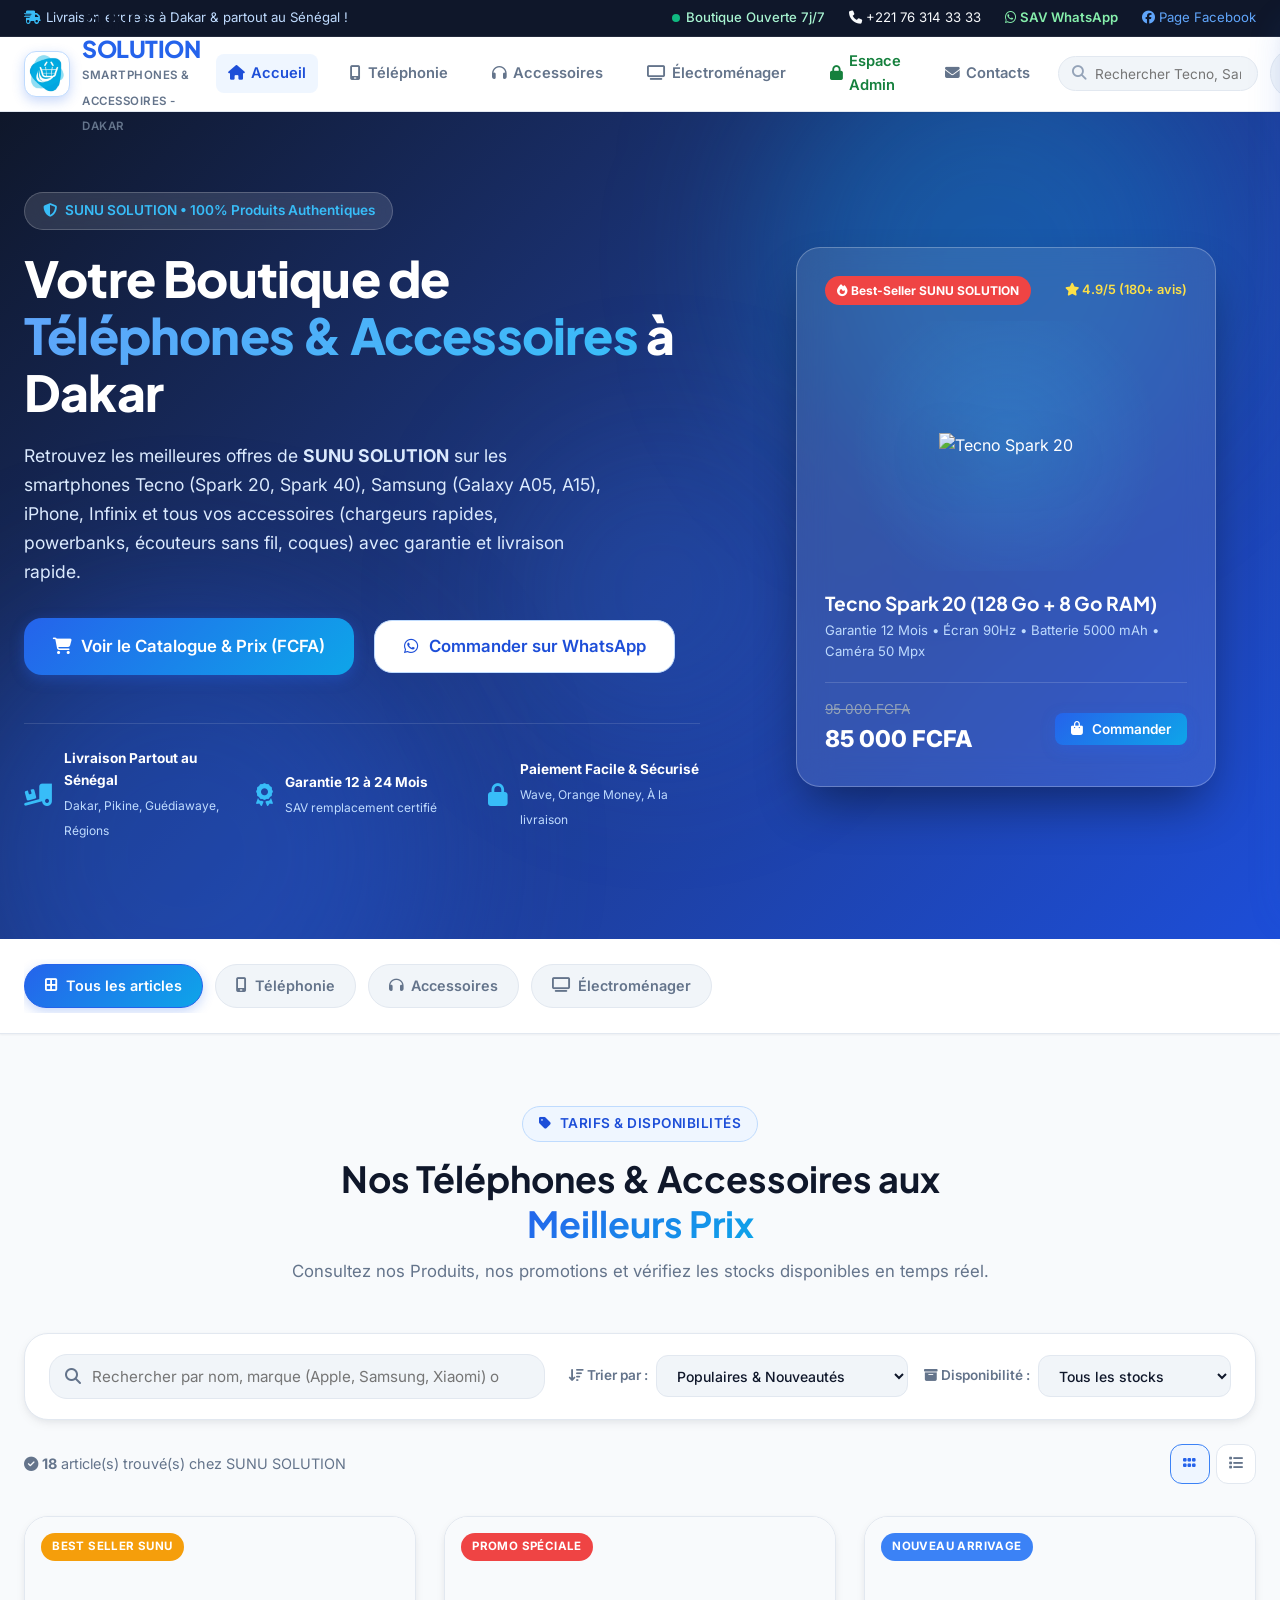
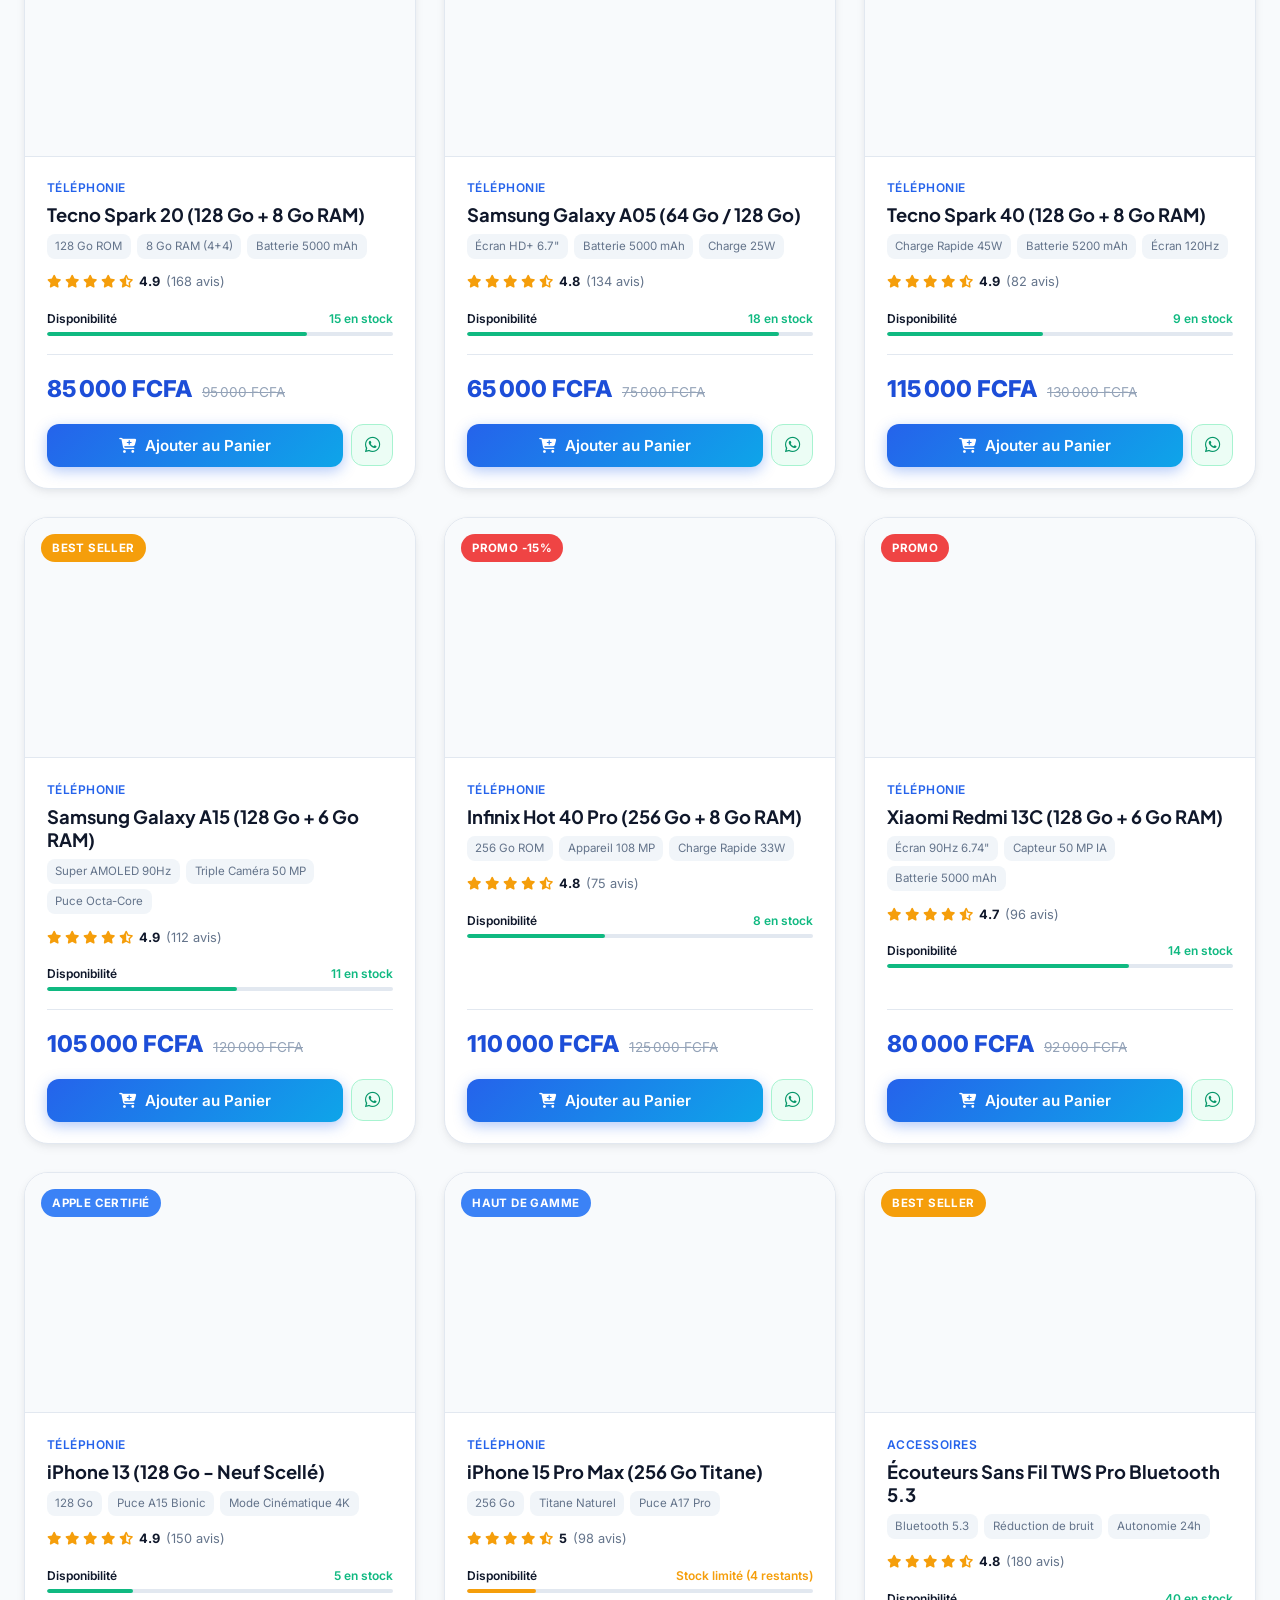
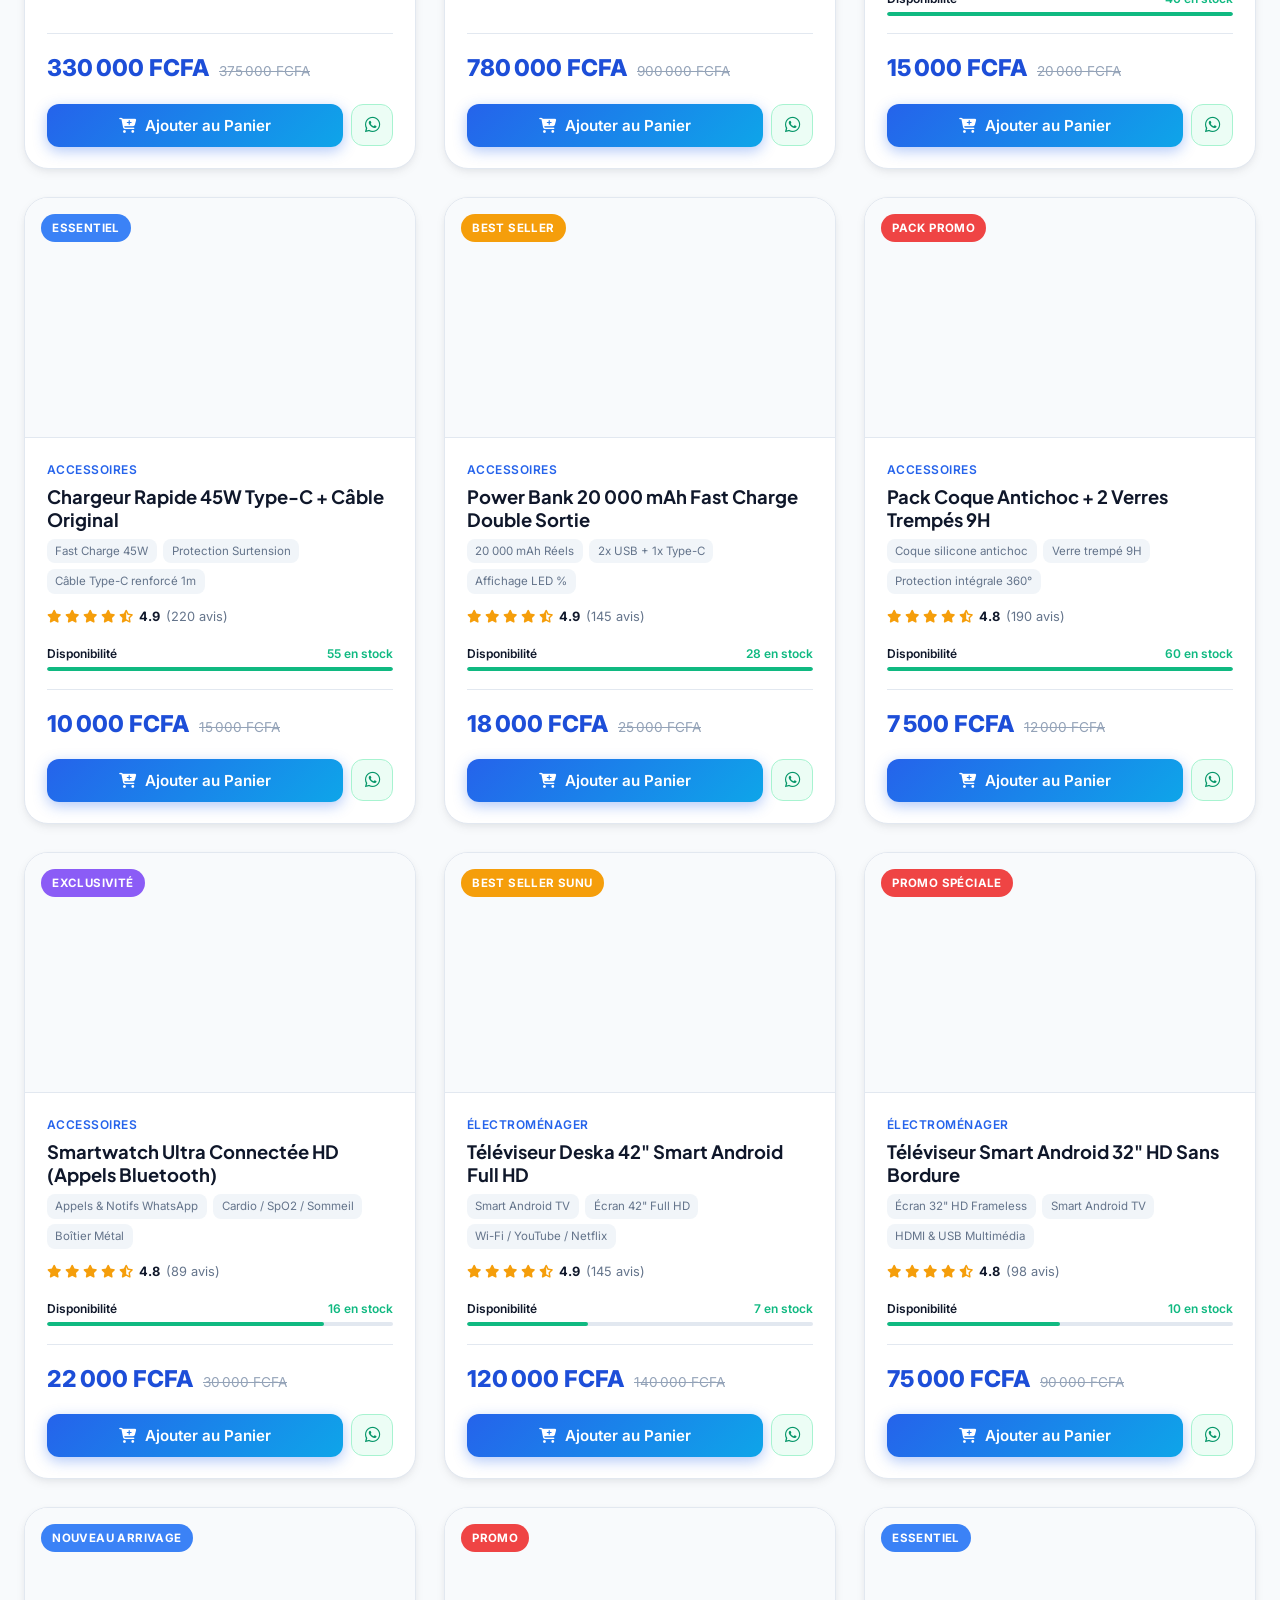
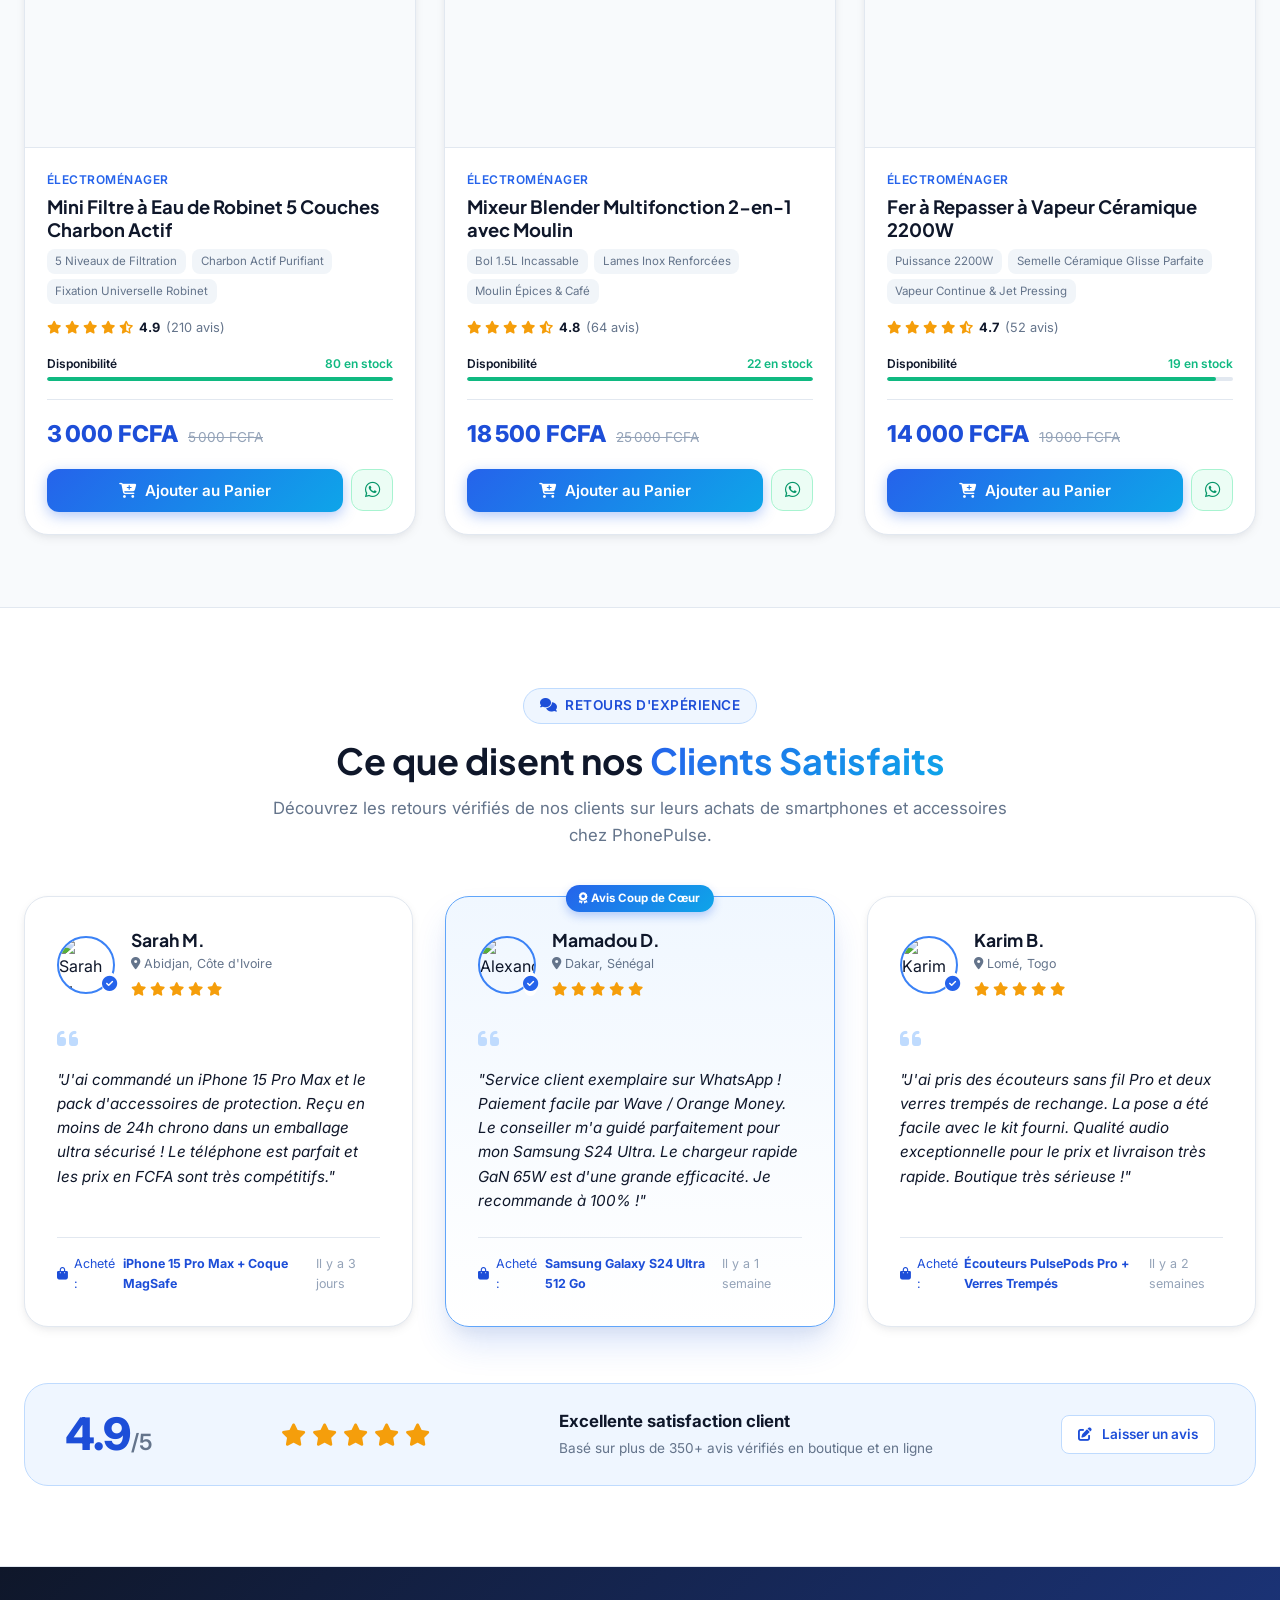
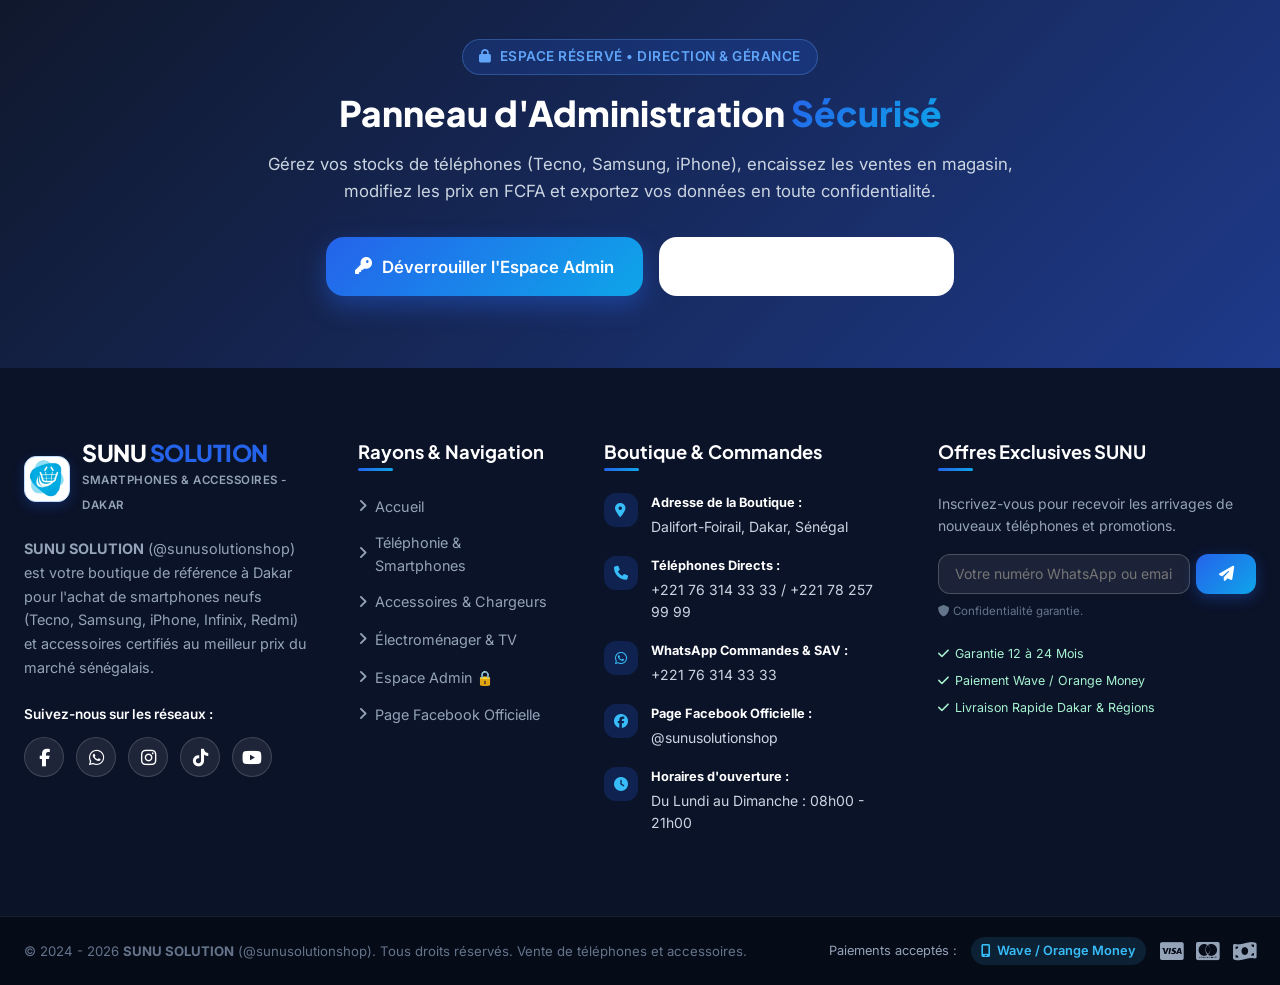
==== index.html @ 64e1b4ca "feat: initial release sunusolutionshop" ====
<!DOCTYPE html>
<html lang="fr">

<head>
  <meta charset="UTF-8">
  <meta name="viewport" content="width=device-width, initial-scale=1.0">
  <title>SUNU SOLUTION | Boutique & Gestion Téléphones & Accessoires - Dakar</title>
  <meta name="description"
    content="SUNU SOLUTION - Vente de téléphones portables (Tecno, Samsung, iPhone, Infinix, Redmi) et accessoires de haute qualité aux meilleurs prix en Francs CFA à Dakar.">

  <!-- Favicon Logo -->
  <link rel="icon" type="image/png" href="logo.png">
  <link rel="apple-touch-icon" href="logo.png">

  <!-- Google Fonts: Plus Jakarta Sans & Inter -->
  <link rel="preconnect" href="https://fonts.googleapis.com">
  <link rel="preconnect" href="https://fonts.gstatic.com" crossorigin>
  <link
    href="https://fonts.googleapis.com/css2?family=Inter:wght@300;400;500;600;700&family=Plus+Jakarta+Sans:wght@500;600;700;800&display=swap"
    rel="stylesheet">

  <!-- Font Awesome 6 Icons -->
  <link rel="stylesheet" href="https://cdnjs.cloudflare.com/ajax/libs/font-awesome/6.5.1/css/all.min.css">

  <!-- Custom Stylesheet -->
  <link rel="stylesheet" href="style.css">
</head>

<body>

  <!-- Top Announcement Bar -->
  <div class="top-bar">
    <div class="container top-bar-content">
      <div class="top-bar-left">
        <span><i class="fa-solid fa-truck-fast"></i> Livraison express à Dakar & partout au Sénégal !</span>
      </div>
      <div class="top-bar-right">
        <span class="live-status"><span class="pulse-dot"></span> Boutique Ouverte 7j/7</span>
        <a href="tel:+221763143333"><i class="fa-solid fa-phone"></i> +221 76 314 33 33</a>
        <a href="https://wa.me/221763143333" target="_blank" class="whatsapp-top-link"><i
            class="fa-brands fa-whatsapp"></i> SAV WhatsApp</a>
        <a href="https://www.facebook.com/sunusolutionshop" target="_blank" style="color: #60a5fa;"><i
            class="fa-brands fa-facebook"></i> Page Facebook</a>
      </div>
    </div>
  </div>

  <!-- Main Navigation Header -->
  <header class="main-header" id="mainHeader">
    <div class="container header-container">
      <!-- Logo -->
      <a href="#accueil" class="brand-logo">
        <div class="logo-icon logo-img-wrap">
          <img src="logo.png" alt="SUNU SOLUTION Logo" class="brand-logo-img">
        </div>
        <div class="logo-text">
          <span class="brand-name">SUNU <span class="accent-text">SOLUTION</span></span>
          <span class="brand-sub">Smartphones & Accessoires - Dakar</span>
        </div>
      </a>

      <!-- Desktop Nav Links -->
      <nav class="nav-menu" id="navMenu">
        <a href="#accueil" class="nav-link active"><i class="fa-solid fa-house"></i> Accueil</a>
        <a href="#catalogue" class="nav-link" onclick="navFilterCategory('telephonie')"><i class="fa-solid fa-mobile-screen"></i> Téléphonie</a>
        <a href="#catalogue" class="nav-link" onclick="navFilterCategory('accessoires')"><i class="fa-solid fa-headphones"></i> Accessoires</a>
        <a href="#catalogue" class="nav-link" onclick="navFilterCategory('electromenager')"><i class="fa-solid fa-tv"></i> Électroménager</a>
        <a href="admin.html" class="nav-link admin-nav-link" onclick="openAdminAccessModal(event)"><i class="fa-solid fa-lock"></i> Espace Admin</a>
        <a href="#contacts" class="nav-link"><i class="fa-solid fa-envelope"></i> Contacts</a>
      </nav>

      <!-- Header Action Buttons -->
      <div class="header-actions">
        <!-- Search bar toggle on mobile / mini search -->
        <div class="search-box-header">
          <i class="fa-solid fa-magnifying-glass"></i>
          <input type="text" id="headerSearchInput" placeholder="Rechercher Tecno, Samsung, iPhone, Coque...">
        </div>

        <!-- Admin Access Button -->
        <button class="mode-switch-btn" id="modeSwitchBtn" onclick="openAdminAccessModal(event)"
          title="Accéder à l'espace d'administration sécurisé">
          <i class="fa-solid fa-lock"></i>
          <span class="mode-text">Espace Admin</span>
        </button>

        <!-- Cart Button -->
        <button class="cart-btn" id="cartBtn" aria-label="Ouvrir le panier">
          <i class="fa-solid fa-bag-shopping"></i>
          <span class="cart-badge" id="cartCountBadge">0</span>
        </button>

        <!-- Mobile Menu Toggle -->
        <button class="mobile-menu-btn" id="mobileMenuBtn" aria-label="Ouvrir le menu">
          <i class="fa-solid fa-bars-staggered"></i>
        </button>
      </div>
    </div>
  </header>

  <!-- Notification Toast Container -->
  <div class="toast-container" id="toastContainer"></div>

  <!-- MAIN APP CONTENT -->
  <main id="mainAppContent">

    <!-- ==============================================
         SECTION 1: HERO & OFFRES VEDETTES
         ============================================== -->
    <section class="hero-section" id="accueil">
      <div class="hero-bg-shapes">
        <div class="shape shape-1"></div>
        <div class="shape shape-2"></div>
        <div class="shape shape-3"></div>
      </div>
      <div class="container hero-grid">
        <!-- Hero Text -->
        <div class="hero-content">
          <div class="hero-badge">
            <i class="fa-solid fa-shield-halved"></i> SUNU SOLUTION • 100% Produits Authentiques
          </div>
          <h1 class="hero-title">
            Votre Boutique de <span class="gradient-text">Téléphones & Accessoires</span> à Dakar
          </h1>
          <p class="hero-description">
            Retrouvez les meilleures offres de <strong>SUNU SOLUTION</strong> sur les smartphones Tecno (Spark 20, Spark
            40), Samsung (Galaxy A05, A15), iPhone, Infinix et tous vos accessoires (chargeurs rapides, powerbanks,
            écouteurs sans fil, coques) avec garantie et livraison rapide.
          </p>

          <div class="hero-cta-group">
            <a href="#catalogue" class="btn btn-primary btn-lg">
              <i class="fa-solid fa-cart-shopping"></i> Voir le Catalogue & Prix (FCFA)
            </a>
            <button class="btn btn-outline btn-lg" id="heroQuickOrderBtn">
              <i class="fa-brands fa-whatsapp"></i> Commander sur WhatsApp
            </button>
          </div>

          <!-- Hero Features Strip -->
          <div class="hero-badges-row">
            <div class="hero-badge-item">
              <i class="fa-solid fa-truck-ramp-box"></i>
              <div>
                <strong>Livraison Partout au Sénégal</strong>
                <span>Dakar, Pikine, Guédiawaye, Régions</span>
              </div>
            </div>
            <div class="hero-badge-item">
              <i class="fa-solid fa-award"></i>
              <div>
                <strong>Garantie 12 à 24 Mois</strong>
                <span>SAV remplacement certifié</span>
              </div>
            </div>
            <div class="hero-badge-item">
              <i class="fa-solid fa-lock"></i>
              <div>
                <strong>Paiement Facile & Sécurisé</strong>
                <span>Wave, Orange Money, À la livraison</span>
              </div>
            </div>
          </div>
        </div>

        <!-- Hero Card Showcase -->
        <div class="hero-visual">
          <div class="hero-card-glow">
            <div class="hero-card-header">
              <span class="hero-tag-hot"><i class="fa-solid fa-fire"></i> Best-Seller SUNU SOLUTION</span>
              <span class="hero-stars"><i class="fa-solid fa-star"></i> 4.9/5 (180+ avis)</span>
            </div>
            <div class="hero-image-wrap">
              <img src="https://images.unsplash.com/photo-1598327105666-5b89351aff97?auto=format&fit=crop&w=700&q=80"
                alt="Tecno Spark 20" class="hero-phone-img" id="heroFeaturedImg">
            </div>
            <div class="hero-card-details">
              <div class="hero-card-info">
                <h3>Tecno Spark 20 (128 Go + 8 Go RAM)</h3>
                <p>Garantie 12 Mois • Écran 90Hz • Batterie 5000 mAh • Caméra 50 Mpx</p>
              </div>
              <div class="hero-card-price-action">
                <div class="price-box">
                  <span class="price-old">95 000 FCFA</span>
                  <span class="price-current">85 000 FCFA</span>
                </div>
                <button class="btn btn-primary btn-sm" onclick="quickAddToCart(1)">
                  <i class="fa-solid fa-bag-shopping"></i> Commander
                </button>
              </div>
            </div>
          </div>
        </div>
      </div>
    </section>

    <!-- ==============================================
         SECTION 2: PROMOTIONS & CATEGORIES RAPIDES
         ============================================== -->
    <section class="quick-categories-section">
      <div class="container">
        <div class="categories-carousel">
          <div class="cat-pill active" onclick="filterByCategory('all')">
            <i class="fa-solid fa-border-all"></i> Tous les articles
          </div>
          <div class="cat-pill" onclick="filterByCategory('telephonie')">
            <i class="fa-solid fa-mobile-screen"></i> Téléphonie
          </div>
          <div class="cat-pill" onclick="filterByCategory('accessoires')">
            <i class="fa-solid fa-headphones"></i> Accessoires
          </div>
          <div class="cat-pill" onclick="filterByCategory('electromenager')">
            <i class="fa-solid fa-tv"></i> Électroménager
          </div>
        </div>
      </div>
    </section>

    <!-- ==============================================
         SECTION 3: SECTION PRIX & CATALOGUE PRODUITS
         ============================================== -->
    <section class="products-section" id="catalogue">
      <div class="container">

        <!-- Section Title -->
        <div class="section-header">
          <div class="section-tag"><i class="fa-solid fa-tag"></i> Tarifs & Disponibilités</div>
          <h2 class="section-title">Nos Téléphones & Accessoires aux <span class="gradient-text">Meilleurs Prix</span>
          </h2>
          <p class="section-subtitle">Consultez nos Produits, nos promotions et vérifiez les stocks disponibles en temps
            réel.</p>
        </div>

        <!-- Filter and Search Bar Control -->
        <div class="catalog-controls-card">
          <div class="search-input-wrapper">
            <i class="fa-solid fa-magnifying-glass"></i>
            <input type="text" id="catalogSearchInput"
              placeholder="Rechercher par nom, marque (Apple, Samsung, Xiaomi) ou accessoire...">
            <button class="clear-search-btn" id="clearSearchBtn" title="Effacer la recherche"><i
                class="fa-solid fa-xmark"></i></button>
          </div>

          <div class="filter-controls-group">
            <div class="select-wrapper">
              <label for="priceSortSelect"><i class="fa-solid fa-arrow-down-wide-short"></i> Trier par :</label>
              <select id="priceSortSelect" class="form-select">
                <option value="featured">Populaires & Nouveautés</option>
                <option value="price-asc">Prix : Moins cher au plus cher</option>
                <option value="price-desc">Prix : Plus cher au moins cher</option>
                <option value="rating">Meilleures évaluations</option>
              </select>
            </div>

            <div class="select-wrapper">
              <label for="stockFilterSelect"><i class="fa-solid fa-box-archive"></i> Disponibilité :</label>
              <select id="stockFilterSelect" class="form-select">
                <option value="all">Tous les stocks</option>
                <option value="in-stock">En stock uniquement</option>
                <option value="promo">En promotion</option>
              </select>
            </div>
          </div>
        </div>

        <!-- Dynamic Product Counter and Stats -->
        <div class="catalog-status-bar">
          <span id="productResultsCount"><i class="fa-solid fa-circle-check"></i> Chargement des articles...</span>
          <div class="view-toggle-btns">
            <button class="btn-icon active" id="viewGridBtn" title="Affichage Grille"><i
                class="fa-solid fa-grip"></i></button>
            <button class="btn-icon" id="viewListBtn" title="Affichage Liste"><i class="fa-solid fa-list"></i></button>
          </div>
        </div>

        <!-- Products Grid Container -->
        <div class="products-grid" id="productsGridContainer">
          <!-- Dynamically filled by app.js -->
        </div>

        <!-- Empty state when no products found -->
        <div class="empty-state" id="noProductsFound" style="display: none;">
          <div class="empty-icon"><i class="fa-solid fa-box-open"></i></div>
          <h3>Aucun produit trouvé</h3>
          <p>Essayez de modifier votre recherche ou sélectionnez une autre catégorie.</p>
          <button class="btn btn-primary" onclick="resetFilters()">Réinitialiser les filtres</button>
        </div>

      </div>
    </section>

    <!-- ==============================================
         SECTION 4: TÉMOIGNAGES CLIENTS (3 AVIS)
         ============================================== -->
    <section class="testimonials-section" id="temoignages">
      <div class="container">

        <div class="section-header">
          <div class="section-tag"><i class="fa-solid fa-comments"></i> Retours d'expérience</div>
          <h2 class="section-title">Ce que disent nos <span class="gradient-text">Clients Satisfaits</span></h2>
          <p class="section-subtitle">Découvrez les retours vérifiés de nos clients sur leurs achats de smartphones et
            accessoires chez PhonePulse.</p>
        </div>

        <!-- 3 Testimonials Cards Grid -->
        <div class="testimonials-grid">

          <!-- Testimonial 1 -->
          <div class="testimonial-card">
            <div class="testimonial-top">
              <div class="user-avatar-wrap">
                <img src="https://images.unsplash.com/photo-1534528741775-53994a69daeb?auto=format&fit=crop&w=200&q=80"
                  alt="Sarah M." class="user-avatar">
                <span class="verified-badge" title="Achat vérifié"><i class="fa-solid fa-circle-check"></i></span>
              </div>
              <div class="user-info">
                <h4 class="user-name">Sarah M.</h4>
                <span class="user-city"><i class="fa-solid fa-location-dot"></i> Abidjan, Côte d'Ivoire</span>
                <div class="stars-row">
                  <i class="fa-solid fa-star"></i>
                  <i class="fa-solid fa-star"></i>
                  <i class="fa-solid fa-star"></i>
                  <i class="fa-solid fa-star"></i>
                  <i class="fa-solid fa-star"></i>
                </div>
              </div>
            </div>

            <div class="testimonial-body">
              <div class="quote-icon"><i class="fa-solid fa-quote-left"></i></div>
              <p class="review-text">
                "J'ai commandé un iPhone 15 Pro Max et le pack d'accessoires de protection. Reçu en moins de 24h chrono
                dans un emballage ultra sécurisé ! Le téléphone est parfait et les prix en FCFA sont très compétitifs."
              </p>
            </div>

            <div class="testimonial-footer">
              <div class="purchased-item">
                <i class="fa-solid fa-bag-shopping"></i> Acheté : <strong>iPhone 15 Pro Max + Coque MagSafe</strong>
              </div>
              <span class="review-date">Il y a 3 jours</span>
            </div>
          </div>

          <!-- Testimonial 2 -->
          <div class="testimonial-card featured-testimonial">
            <div class="featured-badge"><i class="fa-solid fa-award"></i> Avis Coup de Cœur</div>
            <div class="testimonial-top">
              <div class="user-avatar-wrap">
                <img src="https://images.unsplash.com/photo-1507003211169-0a1dd7228f2d?auto=format&fit=crop&w=200&q=80"
                  alt="Alexandre D." class="user-avatar">
                <span class="verified-badge" title="Achat vérifié"><i class="fa-solid fa-circle-check"></i></span>
              </div>
              <div class="user-info">
                <h4 class="user-name">Mamadou D.</h4>
                <span class="user-city"><i class="fa-solid fa-location-dot"></i> Dakar, Sénégal</span>
                <div class="stars-row">
                  <i class="fa-solid fa-star"></i>
                  <i class="fa-solid fa-star"></i>
                  <i class="fa-solid fa-star"></i>
                  <i class="fa-solid fa-star"></i>
                  <i class="fa-solid fa-star"></i>
                </div>
              </div>
            </div>

            <div class="testimonial-body">
              <div class="quote-icon"><i class="fa-solid fa-quote-left"></i></div>
              <p class="review-text">
                "Service client exemplaire sur WhatsApp ! Paiement facile par Wave / Orange Money. Le conseiller m'a
                guidé parfaitement pour mon Samsung S24 Ultra. Le chargeur rapide GaN 65W est d'une grande efficacité.
                Je recommande à 100% !"
              </p>
            </div>

            <div class="testimonial-footer">
              <div class="purchased-item">
                <i class="fa-solid fa-bag-shopping"></i> Acheté : <strong>Samsung Galaxy S24 Ultra 512 Go</strong>
              </div>
              <span class="review-date">Il y a 1 semaine</span>
            </div>
          </div>

          <!-- Testimonial 3 -->
          <div class="testimonial-card">
            <div class="testimonial-top">
              <div class="user-avatar-wrap">
                <img src="https://images.unsplash.com/photo-1500648767791-00dcc994a43e?auto=format&fit=crop&w=200&q=80"
                  alt="Karim B." class="user-avatar">
                <span class="verified-badge" title="Achat vérifié"><i class="fa-solid fa-circle-check"></i></span>
              </div>
              <div class="user-info">
                <h4 class="user-name">Karim B.</h4>
                <span class="user-city"><i class="fa-solid fa-location-dot"></i> Lomé, Togo</span>
                <div class="stars-row">
                  <i class="fa-solid fa-star"></i>
                  <i class="fa-solid fa-star"></i>
                  <i class="fa-solid fa-star"></i>
                  <i class="fa-solid fa-star"></i>
                  <i class="fa-solid fa-star"></i>
                </div>
              </div>
            </div>

            <div class="testimonial-body">
              <div class="quote-icon"><i class="fa-solid fa-quote-left"></i></div>
              <p class="review-text">
                "J'ai pris des écouteurs sans fil Pro et deux verres trempés de rechange. La pose a été facile avec le
                kit fourni. Qualité audio exceptionnelle pour le prix et livraison très rapide. Boutique très sérieuse
                !"
              </p>
            </div>

            <div class="testimonial-footer">
              <div class="purchased-item">
                <i class="fa-solid fa-bag-shopping"></i> Acheté : <strong>Écouteurs PulsePods Pro + Verres
                  Trempés</strong>
              </div>
              <span class="review-date">Il y a 2 semaines</span>
            </div>
          </div>

        </div>

        <!-- Overall Rating Banner -->
        <div class="overall-rating-card">
          <div class="rating-number">4.9<span>/5</span></div>
          <div class="rating-stars-large">
            <i class="fa-solid fa-star"></i>
            <i class="fa-solid fa-star"></i>
            <i class="fa-solid fa-star"></i>
            <i class="fa-solid fa-star"></i>
            <i class="fa-solid fa-star"></i>
          </div>
          <div class="rating-text">
            <strong>Excellente satisfaction client</strong>
            <span>Basé sur plus de 350+ avis vérifiés en boutique et en ligne</span>
          </div>
          <a href="https://wa.me/221770000000" target="_blank" class="btn btn-outline btn-sm">
            <i class="fa-solid fa-pen-to-square"></i> Laisser un avis
          </a>
        </div>

      </div>
    </section>

    <!-- ==============================================
         SECTION 5: ESPACE GESTION & CRM SÉCURISÉ (ADMIN)
         ============================================== -->
    <section class="management-section" id="gestion"
      style="background: linear-gradient(135deg, #0f172a 0%, #1e3a8a 100%); color: #ffffff; padding: 4.5rem 0;">
      <div class="container">
        <div style="max-width: 800px; margin: 0 auto; text-align: center;">
          <div class="section-tag"
            style="background: rgba(37, 99, 235, 0.2); color: #60a5fa; border: 1px solid rgba(96, 165, 250, 0.3); display: inline-flex; align-items: center; gap: 0.5rem; padding: 0.4rem 1rem; border-radius: 9999px; font-size: 0.85rem; font-weight: 600; margin-bottom: 1rem;">
            <i class="fa-solid fa-lock"></i> Espace Réservé • Direction & Gérance
          </div>
          <h2
            style="font-size: 2.2rem; font-family: var(--font-heading); font-weight: 800; margin-bottom: 1rem; color: #ffffff;">
            Panneau d'Administration <span class="gradient-text">Sécurisé</span>
          </h2>
          <p style="color: #cbd5e1; font-size: 1.05rem; line-height: 1.6; margin-bottom: 2rem;">
            Gérez vos stocks de téléphones (Tecno, Samsung, iPhone), encaissez les ventes en magasin, modifiez les prix
            en FCFA et exportez vos données en toute confidentialité.
          </p>
          <div style="display: flex; justify-content: center; gap: 1rem; flex-wrap: wrap;">
            <button class="btn btn-primary btn-lg" onclick="openAdminAccessModal(event)"
              style="box-shadow: 0 10px 25px rgba(37, 99, 235, 0.4);">
              <i class="fa-solid fa-key"></i> Déverrouiller l'Espace Admin
            </button>
            <a href="admin.html" class="btn btn-outline btn-lg"
              style="color: #ffffff; border-color: rgba(255,255,255,0.4);">
              <i class="fa-solid fa-arrow-up-right-from-square"></i> Accès Direct (admin.html)
            </a>
          </div>
        </div>
      </div>
    </section>

  </main>

  <!-- ==============================================
       FOOTER COMPLET AVEC CONTACTS & RESEAUX SOCIAUX
       ============================================== -->
  <footer class="main-footer" id="contacts">
    <!-- Footer Wave / Top Divider -->
    <div class="footer-top-divider"></div>

    <div class="container footer-container">

      <!-- Column 1: Brand Info -->
      <div class="footer-col brand-col">
        <a href="#accueil" class="brand-logo footer-logo">
          <div class="logo-icon logo-img-wrap">
            <img src="logo.png" alt="SUNU SOLUTION Logo" class="brand-logo-img">
          </div>
          <div class="logo-text">
            <span class="brand-name text-white">SUNU <span class="accent-text">SOLUTION</span></span>
            <span class="brand-sub text-white-50">Smartphones & Accessoires - Dakar</span>
          </div>
        </a>
        <p class="footer-about">
          <strong>SUNU SOLUTION</strong> (@sunusolutionshop) est votre boutique de référence à Dakar pour l'achat de
          smartphones neufs (Tecno, Samsung, iPhone, Infinix, Redmi) et accessoires certifiés au meilleur prix du marché
          sénégalais.
        </p>

        <!-- Social Networks Icons -->
        <div class="social-links-title">Suivez-nous sur les réseaux :</div>
        <div class="social-icons-row">
          <a href="https://www.facebook.com/sunusolutionshop" target="_blank" class="social-icon facebook"
            title="Facebook SUNU SOLUTION"><i class="fa-brands fa-facebook-f"></i></a>
          <a href="https://wa.me/221763143333" target="_blank" class="social-icon whatsapp"
            title="WhatsApp (+221 76 314 33 33)"><i class="fa-brands fa-whatsapp"></i></a>
          <a href="https://instagram.com" target="_blank" class="social-icon instagram" title="Instagram"><i
              class="fa-brands fa-instagram"></i></a>
          <a href="https://tiktok.com" target="_blank" class="social-icon tiktok" title="TikTok"><i
              class="fa-brands fa-tiktok"></i></a>
          <a href="https://youtube.com" target="_blank" class="social-icon youtube" title="YouTube"><i
              class="fa-brands fa-youtube"></i></a>
        </div>
      </div>

      <!-- Column 2: Quick Links -->
      <div class="footer-col">
        <h4 class="footer-heading">Rayons & Navigation</h4>
        <ul class="footer-links">
          <li><a href="#accueil"><i class="fa-solid fa-angle-right"></i> Accueil</a></li>
          <li><a href="#catalogue" onclick="navFilterCategory('telephonie')"><i class="fa-solid fa-angle-right"></i> Téléphonie & Smartphones</a></li>
          <li><a href="#catalogue" onclick="navFilterCategory('accessoires')"><i class="fa-solid fa-angle-right"></i> Accessoires & Chargeurs</a></li>
          <li><a href="#catalogue" onclick="navFilterCategory('electromenager')"><i class="fa-solid fa-angle-right"></i> Électroménager & TV</a></li>
          <li><a href="admin.html" onclick="openAdminAccessModal(event)"><i class="fa-solid fa-angle-right"></i> Espace Admin 🔒</a></li>
          <li><a href="https://www.facebook.com/sunusolutionshop" target="_blank"><i
                class="fa-solid fa-angle-right"></i> Page Facebook Officielle</a></li>
        </ul>
      </div>

      <!-- Column 3: Contacts & Coordonnées -->
      <div class="footer-col contact-col">
        <h4 class="footer-heading">Boutique & Commandes</h4>
        <ul class="contact-info-list">
          <li>
            <div class="contact-icon"><i class="fa-solid fa-location-dot"></i></div>
            <div>
              <strong>Adresse de la Boutique :</strong>
              <span>Dalifort-Foirail, Dakar, Sénégal</span>
            </div>
          </li>
          <li>
            <div class="contact-icon"><i class="fa-solid fa-phone"></i></div>
            <div>
              <strong>Téléphones Directs :</strong>
              <a href="tel:+221763143333">+221 76 314 33 33</a> / <a href="tel:+221782579999">+221 78 257 99 99</a>
            </div>
          </li>
          <li>
            <div class="contact-icon"><i class="fa-brands fa-whatsapp"></i></div>
            <div>
              <strong>WhatsApp Commandes & SAV :</strong>
              <a href="https://wa.me/221763143333" target="_blank">+221 76 314 33 33</a>
            </div>
          </li>
          <li>
            <div class="contact-icon"><i class="fa-brands fa-facebook"></i></div>
            <div>
              <strong>Page Facebook Officielle :</strong>
              <a href="https://www.facebook.com/sunusolutionshop" target="_blank">@sunusolutionshop</a>
            </div>
          </li>
          <li>
            <div class="contact-icon"><i class="fa-solid fa-clock"></i></div>
            <div>
              <strong>Horaires d'ouverture :</strong>
              <span>Du Lundi au Dimanche : 08h00 - 21h00</span>
            </div>
          </li>
        </ul>
      </div>

      <!-- Column 4: Newsletter & Reassurance -->
      <div class="footer-col newsletter-col">
        <h4 class="footer-heading">Offres Exclusives SUNU</h4>
        <p class="newsletter-text">Inscrivez-vous pour recevoir les arrivages de nouveaux téléphones et promotions.</p>

        <form class="footer-newsletter-form" id="newsletterForm">
          <div class="input-with-btn">
            <input type="email" id="newsletterEmail" placeholder="Votre numéro WhatsApp ou email..." required>
            <button type="submit" class="btn btn-primary"><i class="fa-solid fa-paper-plane"></i></button>
          </div>
          <span class="form-privacy"><i class="fa-solid fa-shield"></i> Confidentialité garantie.</span>
        </form>

        <div class="reassurance-badges">
          <div class="reassurance-pill"><i class="fa-solid fa-check"></i> Garantie 12 à 24 Mois</div>
          <div class="reassurance-pill"><i class="fa-solid fa-check"></i> Paiement Wave / Orange Money</div>
          <div class="reassurance-pill"><i class="fa-solid fa-check"></i> Livraison Rapide Dakar & Régions</div>
        </div>
      </div>

    </div>

    <!-- Footer Bottom Copyright Bar -->
    <div class="footer-bottom-bar">
      <div class="container bottom-bar-flex">
        <p class="copyright-text">
          &copy; 2024 - 2026 <strong>SUNU SOLUTION</strong> (@sunusolutionshop). Tous droits réservés. Vente de
          téléphones et accessoires.
        </p>
        <div class="payment-methods">
          <span>Paiements acceptés :</span>
          <span class="payment-badge-mobile"><i class="fa-solid fa-mobile-screen"></i> Wave / Orange Money</span>
          <i class="fa-brands fa-cc-visa" title="Visa"></i>
          <i class="fa-brands fa-cc-mastercard" title="Mastercard"></i>
          <i class="fa-solid fa-money-bill-wave" title="Espèces à la livraison"></i>
        </div>
      </div>
    </div>
  </footer>

  <!-- ==============================================
       MODALS & DRAWERS
       ============================================== -->

  <!-- 1. CART DRAWER (Panier d'achat) -->
  <div class="drawer-overlay" id="cartOverlay" onclick="closeCartDrawer()"></div>
  <aside class="cart-drawer" id="cartDrawer">
    <div class="cart-header">
      <div class="cart-title">
        <i class="fa-solid fa-bag-shopping"></i>
        <h3>Mon Panier (<span id="cartDrawerCount">0</span>)</h3>
      </div>
      <button class="close-drawer-btn" onclick="closeCartDrawer()" aria-label="Fermer"><i
          class="fa-solid fa-xmark"></i></button>
    </div>

    <div class="cart-items-list" id="cartItemsList">
      <!-- Items dynamically added here -->
    </div>

    <div class="cart-footer" id="cartFooter">
      <div class="cart-summary-line">
        <span>Sous-total</span>
        <strong id="cartSubtotal">0 FCFA</strong>
      </div>
      <div class="cart-summary-line">
        <span>Livraison</span>
        <span class="delivery-tag" id="cartShippingTag">Gratuite dès 35 000 FCFA</span>
      </div>
      <div class="cart-total-line">
        <span>Total TTC</span>
        <strong class="total-price" id="cartTotal">0 FCFA</strong>
      </div>

      <div class="cart-actions-group">
        <button class="btn btn-primary btn-block btn-lg" onclick="openCheckoutModal()">
          <i class="fa-solid fa-credit-card"></i> Valider la Commande
        </button>
        <button class="btn btn-whatsapp btn-block" onclick="checkoutViaWhatsApp()">
          <i class="fa-brands fa-whatsapp"></i> Commander via WhatsApp
        </button>
      </div>
    </div>
  </aside>

  <!-- 2. PRODUCT DETAILS MODAL (Spécifications et Aperçu) -->
  <div class="modal-backdrop" id="productModal" style="display: none;">
    <div class="modal-dialog modal-lg">
      <div class="modal-content">
        <button class="modal-close-btn" onclick="closeProductModal()"><i class="fa-solid fa-xmark"></i></button>
        <div class="modal-body" id="productModalBody">
          <!-- Injected dynamically -->
        </div>
      </div>
    </div>
  </div>

  <!-- 3. CHECKOUT MODAL (Formulaire de finalisation) -->
  <div class="modal-backdrop" id="checkoutModal" style="display: none;">
    <div class="modal-dialog">
      <div class="modal-content">
        <button class="modal-close-btn" onclick="closeCheckoutModal()"><i class="fa-solid fa-xmark"></i></button>
        <div class="modal-header">
          <i class="fa-solid fa-truck-fast"></i>
          <h3>Finaliser votre Commande</h3>
        </div>
        <form id="checkoutForm" onsubmit="submitOrder(event)">
          <div class="form-group">
            <label for="orderCustName">Nom & Prénom *</label>
            <input type="text" id="orderCustName" class="form-control" placeholder="ex: Amadou Diallo" required>
          </div>
          <div class="form-group">
            <label for="orderCustPhone">Numéro de Téléphone / WhatsApp *</label>
            <input type="tel" id="orderCustPhone" class="form-control" placeholder="ex: 77 123 45 67" required>
          </div>
          <div class="form-group">
            <label for="orderCustCity">Ville / Quartier *</label>
            <input type="text" id="orderCustCity" class="form-control"
              placeholder="ex: Dakar, Plateau / Abidjan, Cocody" required>
          </div>
          <div class="form-group">
            <label for="orderCustAddress">Adresse de livraison détaillée *</label>
            <textarea id="orderCustAddress" class="form-control" rows="2" placeholder="Rue, repère, numéro de porte..."
              required></textarea>
          </div>
          <div class="form-group">
            <label for="orderPaymentMethod">Mode de Paiement souhaité *</label>
            <select id="orderPaymentMethod" class="form-control" required>
              <option value="Paiement à la livraison">Paiement à la livraison (Espèces / Mobile Money)</option>
              <option value="Wave">Wave</option>
              <option value="Orange Money">Orange Money</option>
              <option value="MTN / Moov Money">MTN / Moov Money</option>
              <option value="Carte Bancaire">Carte Bancaire (Visa / Mastercard)</option>
            </select>
          </div>

          <div class="order-recap-box">
            <div class="recap-row">
              <span>Montant à payer :</span>
              <strong id="modalRecapTotal">0 FCFA</strong>
            </div>
          </div>

          <div class="modal-footer-btns">
            <button type="button" class="btn btn-outline" onclick="closeCheckoutModal()">Annuler</button>
            <button type="submit" class="btn btn-primary"><i class="fa-solid fa-check"></i> Confirmer la Vente</button>
          </div>
        </form>
      </div>
    </div>
  </div>

  <!-- 4. ADMIN LOGIN POPUP MODAL -->
  <div class="modal-backdrop" id="adminAccessModal" style="display: none;">
    <div class="modal-dialog" style="max-width: 440px;">
      <div class="modal-content">
        <button class="modal-close-btn" onclick="closeAdminAccessModal()"><i class="fa-solid fa-xmark"></i></button>
        <div class="modal-header" style="text-align: center; flex-direction: column; gap: 0.5rem;">
          <div class="login-logo-wrap" style="width: 60px; height: 60px; margin: 0 auto;">
            <img src="logo.png" alt="SUNU SOLUTION Logo" class="login-logo">
          </div>
          <h3 style="font-size: 1.35rem; color: var(--text-main); margin: 0;">Espace Administrateur</h3>
          <p style="font-size: 0.85rem; color: var(--text-muted); margin: 0;">Entrez votre mot de passe pour accéder à
            la gestion.</p>
        </div>

        <form id="adminQuickLoginForm" onsubmit="submitAdminQuickLogin(event)" style="margin-top: 1rem;">
          <div class="form-group">
            <label for="quickAdminPassInput">Mot de passe Administrateur</label>
            <div class="input-icon-group">
              <i class="fa-solid fa-key"></i>
              <input type="password" id="quickAdminPassInput" class="form-control"
                placeholder="Entrez le mot de passe..." required autofocus>
              <button type="button" class="toggle-pwd-btn" onclick="toggleQuickPasswordVisibility(this)"
                title="Afficher/Masquer">
                <i class="fa-solid fa-eye"></i>
              </button>
            </div>
            <span class="login-hint"><i class="fa-solid fa-circle-info"></i> Par défaut :
              <strong>admin123</strong></span>
          </div>

          <div class="modal-footer-btns" style="margin-top: 1.5rem;">
            <button type="button" class="btn btn-outline" onclick="closeAdminAccessModal()">Annuler</button>
            <button type="submit" class="btn btn-primary"><i class="fa-solid fa-unlock"></i> Déverrouiller &
              Accéder</button>
          </div>
        </form>
      </div>
    </div>
  </div>

  <!-- JavaScript Codebase -->
  <script src="app.js"></script>
</body>

</html>
---- style.css ----
/* ==========================================================================
   PHONEPULSE DESIGN SYSTEM - BLUE & WHITE MODERN THEME
   ========================================================================== */

:root {
  /* Primary Blue Palette */
  --primary-50: #eff6ff;
  --primary-100: #dbeafe;
  --primary-200: #bfdbfe;
  --primary-300: #93c5fd;
  --primary-400: #60a5fa;
  --primary-500: #3b82f6;
  --primary-600: #2563eb;
  --primary-700: #1d4ed8;
  --primary-800: #1e40af;
  --primary-900: #1e3a8a;
  --primary-950: #0f172a;

  /* Accent & Gradients */
  --accent-cyan: #0ea5e9;
  --accent-light-cyan: #38bdf8;
  --gradient-blue: linear-gradient(135deg, #2563eb 0%, #0ea5e9 100%);
  --gradient-card: linear-gradient(180deg, rgba(255, 255, 255, 0.95) 0%, rgba(240, 246, 255, 0.95) 100%);
  --gradient-hero: linear-gradient(135deg, #0f172a 0%, #1e3a8a 50%, #1d4ed8 100%);

  /* Neutrals & Whites */
  --bg-main: #f8fafc;
  --bg-surface: #ffffff;
  --bg-surface-secondary: #f1f5f9;
  --bg-card: #ffffff;
  --text-main: #0f172a;
  --text-muted: #64748b;
  --text-light: #94a3b8;
  --border-color: #e2e8f0;
  --border-focus: #3b82f6;

  /* Semantic Alerts */
  --color-success: #10b981;
  --color-success-bg: #ecfdf5;
  --color-warning: #f59e0b;
  --color-warning-bg: #fffbeb;
  --color-danger: #ef4444;
  --color-danger-bg: #fef2f2;
  --color-whatsapp: #25d366;
  --color-whatsapp-hover: #20ba59;

  /* Typography */
  --font-heading: 'Plus Jakarta Sans', -apple-system, BlinkMacSystemFont, sans-serif;
  --font-body: 'Inter', -apple-system, BlinkMacSystemFont, sans-serif;

  /* Shadows & Glassmorphism */
  --shadow-sm: 0 1px 2px 0 rgba(15, 23, 42, 0.05);
  --shadow-md: 0 4px 12px -2px rgba(15, 23, 42, 0.08), 0 2px 6px -1px rgba(15, 23, 42, 0.04);
  --shadow-lg: 0 10px 25px -3px rgba(37, 99, 235, 0.12), 0 4px 12px -2px rgba(15, 23, 42, 0.05);
  --shadow-xl: 0 20px 35px -5px rgba(37, 99, 235, 0.18), 0 8px 16px -4px rgba(15, 23, 42, 0.06);
  --shadow-glow: 0 0 25px rgba(37, 99, 235, 0.25);

  /* Radius */
  --radius-sm: 8px;
  --radius-md: 12px;
  --radius-lg: 18px;
  --radius-xl: 24px;
  --radius-full: 9999px;

  /* Transitions */
  --transition-fast: all 0.2s cubic-bezier(0.4, 0, 0.2, 1);
  --transition-smooth: all 0.3s cubic-bezier(0.4, 0, 0.2, 1);
}

/* ==========================================================================
   RESET & BASE STYLES
   ========================================================================== */

*, *::before, *::after {
  box-sizing: border-box;
  margin: 0;
  padding: 0;
}

html {
  scroll-behavior: smooth;
  font-size: 16px;
}

body {
  font-family: var(--font-body);
  background-color: var(--bg-main);
  color: var(--text-main);
  line-height: 1.6;
  -webkit-font-smoothing: antialiased;
  -moz-osx-font-smoothing: grayscale;
  overflow-x: hidden;
}

img {
  max-width: 100%;
  height: auto;
  display: block;
}

a {
  color: inherit;
  text-decoration: none;
  transition: var(--transition-fast);
}

button, input, select, textarea {
  font-family: inherit;
  font-size: inherit;
}

button {
  cursor: pointer;
  border: none;
  outline: none;
  background: transparent;
}

.container {
  width: 100%;
  max-width: 1280px;
  margin: 0 auto;
  padding: 0 1.5rem;
}

/* ==========================================================================
   TYPOGRAPHY & UTILITIES
   ========================================================================== */

h1, h2, h3, h4, h5, h6 {
  font-family: var(--font-heading);
  font-weight: 700;
  color: var(--text-main);
  line-height: 1.25;
}

.gradient-text {
  background: var(--gradient-blue);
  -webkit-background-clip: text;
  -webkit-text-fill-color: transparent;
}

.section-header {
  text-align: center;
  max-width: 760px;
  margin: 0 auto 3rem auto;
}

.section-tag {
  display: inline-flex;
  align-items: center;
  gap: 0.5rem;
  padding: 0.4rem 1rem;
  background-color: var(--primary-50);
  color: var(--primary-700);
  border: 1px solid var(--primary-200);
  border-radius: var(--radius-full);
  font-size: 0.85rem;
  font-weight: 600;
  text-transform: uppercase;
  letter-spacing: 0.5px;
  margin-bottom: 0.85rem;
}

.section-tag.admin-tag {
  background-color: #f0fdf4;
  color: #15803d;
  border-color: #bbf7d0;
}

.section-title {
  font-size: 2.25rem;
  margin-bottom: 0.75rem;
}

.section-subtitle {
  color: var(--text-muted);
  font-size: 1.05rem;
}

/* ==========================================================================
   BUTTONS & UI CONTROLS
   ========================================================================== */

.btn {
  display: inline-flex;
  align-items: center;
  justify-content: center;
  gap: 0.6rem;
  padding: 0.75rem 1.4rem;
  border-radius: var(--radius-md);
  font-weight: 600;
  font-size: 0.95rem;
  transition: var(--transition-smooth);
  text-align: center;
  user-select: none;
}

.btn:active {
  transform: scale(0.98);
}

.btn-primary {
  background: var(--gradient-blue);
  color: #ffffff;
  box-shadow: 0 4px 14px rgba(37, 99, 235, 0.35);
}

.btn-primary:hover {
  background: linear-gradient(135deg, #1d4ed8 0%, #0284c7 100%);
  box-shadow: 0 6px 20px rgba(37, 99, 235, 0.45);
  transform: translateY(-1px);
  color: #ffffff;
}

.btn-outline {
  background-color: #ffffff;
  color: var(--primary-700);
  border: 1.5px solid var(--primary-200);
}

.btn-outline:hover {
  background-color: var(--primary-50);
  border-color: var(--primary-400);
  color: var(--primary-800);
}

.btn-outline-danger {
  background-color: #ffffff;
  color: var(--color-danger);
  border: 1.5px solid #fecaca;
}

.btn-outline-danger:hover {
  background-color: var(--color-danger-bg);
  border-color: var(--color-danger);
}

.btn-whatsapp {
  background-color: var(--color-whatsapp);
  color: #ffffff;
  font-weight: 600;
}

.btn-whatsapp:hover {
  background-color: var(--color-whatsapp-hover);
  color: #ffffff;
  box-shadow: 0 4px 14px rgba(37, 211, 102, 0.35);
}

.btn-lg {
  padding: 0.95rem 1.8rem;
  font-size: 1.05rem;
  border-radius: var(--radius-lg);
}

.btn-sm {
  padding: 0.5rem 1rem;
  font-size: 0.85rem;
  border-radius: var(--radius-sm);
}

.btn-block {
  width: 100%;
}

.btn-icon {
  display: inline-flex;
  align-items: center;
  justify-content: center;
  width: 40px;
  height: 40px;
  border-radius: var(--radius-md);
  border: 1px solid var(--border-color);
  background-color: #ffffff;
  color: var(--text-muted);
  transition: var(--transition-fast);
}

.btn-icon:hover, .btn-icon.active {
  border-color: var(--primary-500);
  color: var(--primary-600);
  background-color: var(--primary-50);
}

/* ==========================================================================
   TOP ANNOUNCEMENT BAR
   ========================================================================== */

.top-bar {
  background-color: var(--primary-950);
  color: #f8fafc;
  font-size: 0.825rem;
  padding: 0.45rem 0;
  border-bottom: 1px solid rgba(255, 255, 255, 0.08);
}

.top-bar-content {
  display: flex;
  justify-content: space-between;
  align-items: center;
  flex-wrap: wrap;
  gap: 0.75rem;
}

.top-bar-left span {
  display: inline-flex;
  align-items: center;
  gap: 0.4rem;
  color: var(--primary-200);
}

.top-bar-left i {
  color: var(--accent-light-cyan);
}

.top-bar-right {
  display: flex;
  align-items: center;
  gap: 1.5rem;
}

.live-status {
  display: inline-flex;
  align-items: center;
  gap: 0.4rem;
  color: #a7f3d0;
  font-weight: 500;
}

.pulse-dot {
  width: 8px;
  height: 8px;
  background-color: var(--color-success);
  border-radius: 50%;
  box-shadow: 0 0 0 0 rgba(16, 185, 129, 0.7);
  animation: pulseAnimation 2s infinite;
}

@keyframes pulseAnimation {
  0% { transform: scale(0.95); box-shadow: 0 0 0 0 rgba(16, 185, 129, 0.7); }
  70% { transform: scale(1); box-shadow: 0 0 0 6px rgba(16, 185, 129, 0); }
  100% { transform: scale(0.95); box-shadow: 0 0 0 0 rgba(16, 185, 129, 0); }
}

.whatsapp-top-link {
  color: #86efac;
  font-weight: 600;
}
.whatsapp-top-link:hover {
  color: #bbf7d0;
  text-decoration: underline;
}

/* ==========================================================================
   HEADER & NAVIGATION
   ========================================================================== */

.main-header {
  position: sticky;
  top: 0;
  z-index: 100;
  background-color: rgba(255, 255, 255, 0.95);
  backdrop-filter: blur(12px);
  border-bottom: 1px solid var(--border-color);
  box-shadow: var(--shadow-sm);
  transition: var(--transition-smooth);
}

.header-container {
  display: flex;
  align-items: center;
  justify-content: space-between;
  height: 74px;
  gap: 1rem;
}

.brand-logo {
  display: flex;
  align-items: center;
  gap: 0.75rem;
}

.logo-icon {
  width: 46px;
  height: 46px;
  border-radius: var(--radius-md);
  background: var(--gradient-blue);
  display: flex;
  align-items: center;
  justify-content: center;
  color: #ffffff;
  font-size: 1.3rem;
  box-shadow: 0 4px 12px rgba(37, 99, 235, 0.25);
  flex-shrink: 0;
}

.logo-icon.logo-img-wrap {
  background: #ffffff;
  padding: 2px;
  overflow: hidden;
  border: 1.5px solid var(--primary-200);
}

.brand-logo-img {
  width: 100%;
  height: 100%;
  object-fit: cover;
  border-radius: calc(var(--radius-md) - 3px);
}

.payment-badge-mobile {
  font-size: 0.85rem;
  color: #38bdf8;
  font-weight: 600;
  display: inline-flex;
  align-items: center;
  gap: 0.35rem;
  background: rgba(56, 189, 248, 0.12);
  padding: 0.25rem 0.65rem;
  border-radius: var(--radius-full);
}

.brand-name {
  font-family: var(--font-heading);
  font-size: 1.45rem;
  font-weight: 800;
  color: var(--text-main);
  letter-spacing: -0.5px;
  display: block;
  line-height: 1.1;
}

.accent-text {
  color: var(--primary-600);
}

.brand-sub {
  font-size: 0.72rem;
  font-weight: 600;
  color: var(--text-muted);
  text-transform: uppercase;
  letter-spacing: 0.5px;
}

.nav-menu {
  display: flex;
  align-items: center;
  gap: 1.25rem;
}

.nav-link {
  font-weight: 600;
  font-size: 0.92rem;
  color: var(--text-muted);
  padding: 0.5rem 0.75rem;
  border-radius: var(--radius-sm);
  display: flex;
  align-items: center;
  gap: 0.4rem;
}

.nav-link:hover {
  color: var(--primary-600);
  background-color: var(--primary-50);
}

.nav-link.active {
  color: var(--primary-700);
  background-color: var(--primary-50);
}

.admin-nav-link {
  color: #15803d;
}
.admin-nav-link:hover {
  background-color: #f0fdf4;
  color: #166534;
}

.header-actions {
  display: flex;
  align-items: center;
  gap: 0.75rem;
}

.search-box-header {
  position: relative;
  display: flex;
  align-items: center;
}

.search-box-header i {
  position: absolute;
  left: 0.85rem;
  color: var(--text-light);
  font-size: 0.9rem;
}

.search-box-header input {
  padding: 0.55rem 1rem 0.55rem 2.2rem;
  background-color: var(--bg-surface-secondary);
  border: 1px solid var(--border-color);
  border-radius: var(--radius-full);
  font-size: 0.85rem;
  width: 200px;
  transition: var(--transition-smooth);
}

.search-box-header input:focus {
  width: 250px;
  background-color: #ffffff;
  border-color: var(--primary-500);
  box-shadow: 0 0 0 3px rgba(59, 130, 246, 0.15);
  outline: none;
}

.mode-switch-btn {
  display: flex;
  align-items: center;
  gap: 0.45rem;
  padding: 0.55rem 1rem;
  border-radius: var(--radius-full);
  background-color: #f1f5f9;
  border: 1px solid var(--border-color);
  color: var(--text-main);
  font-weight: 600;
  font-size: 0.85rem;
  transition: var(--transition-fast);
}

.mode-switch-btn:hover {
  background-color: var(--primary-50);
  border-color: var(--primary-300);
  color: var(--primary-700);
}

.mode-switch-btn.active-admin {
  background-color: #15803d;
  color: #ffffff;
  border-color: #15803d;
}

.cart-btn {
  position: relative;
  display: flex;
  align-items: center;
  justify-content: center;
  width: 44px;
  height: 44px;
  background-color: var(--primary-50);
  border: 1.5px solid var(--primary-200);
  border-radius: var(--radius-md);
  color: var(--primary-700);
  font-size: 1.15rem;
  transition: var(--transition-fast);
}

.cart-btn:hover {
  background-color: var(--primary-600);
  color: #ffffff;
  border-color: var(--primary-600);
  transform: translateY(-1px);
}

.cart-badge {
  position: absolute;
  top: -6px;
  right: -6px;
  background-color: var(--color-danger);
  color: #ffffff;
  font-size: 0.72rem;
  font-weight: 700;
  padding: 0.15rem 0.45rem;
  border-radius: var(--radius-full);
  border: 2px solid #ffffff;
  line-height: 1;
}

.mobile-menu-btn {
  display: none;
  font-size: 1.4rem;
  color: var(--text-main);
  padding: 0.4rem;
}

/* ==============================================
   HERO SECTION
   ============================================== */

.hero-section {
  position: relative;
  background: var(--gradient-hero);
  color: #ffffff;
  padding: 5rem 0 6rem 0;
  overflow: hidden;
}

.hero-bg-shapes .shape {
  position: absolute;
  border-radius: 50%;
  filter: blur(80px);
  pointer-events: none;
}

.hero-bg-shapes .shape-1 {
  top: -10%;
  right: 5%;
  width: 450px;
  height: 450px;
  background: rgba(14, 165, 233, 0.28);
}

.hero-bg-shapes .shape-2 {
  bottom: -20%;
  left: -5%;
  width: 500px;
  height: 500px;
  background: rgba(37, 99, 235, 0.35);
}

.hero-bg-shapes .shape-3 {
  top: 40%;
  left: 40%;
  width: 300px;
  height: 300px;
  background: rgba(59, 130, 246, 0.15);
}

.hero-grid {
  display: grid;
  grid-template-columns: 1.15fr 0.85fr;
  gap: 3.5rem;
  align-items: center;
  position: relative;
  z-index: 2;
}

.hero-badge {
  display: inline-flex;
  align-items: center;
  gap: 0.5rem;
  padding: 0.45rem 1.1rem;
  background: rgba(255, 255, 255, 0.12);
  backdrop-filter: blur(8px);
  border: 1px solid rgba(255, 255, 255, 0.2);
  border-radius: var(--radius-full);
  font-size: 0.85rem;
  font-weight: 600;
  color: var(--accent-light-cyan);
  margin-bottom: 1.25rem;
}

.hero-title {
  font-size: 3.1rem;
  font-weight: 800;
  color: #ffffff;
  line-height: 1.15;
  margin-bottom: 1.25rem;
  letter-spacing: -0.8px;
}

.hero-title .gradient-text {
  background: linear-gradient(135deg, #60a5fa 0%, #38bdf8 100%);
  -webkit-background-clip: text;
  -webkit-text-fill-color: transparent;
}

.hero-description {
  font-size: 1.1rem;
  color: var(--primary-100);
  line-height: 1.65;
  margin-bottom: 2rem;
  max-width: 580px;
}

.hero-cta-group {
  display: flex;
  align-items: center;
  gap: 1.25rem;
  flex-wrap: wrap;
  margin-bottom: 3rem;
}

.hero-badges-row {
  display: grid;
  grid-template-columns: repeat(3, 1fr);
  gap: 1.25rem;
  padding-top: 1.5rem;
  border-top: 1px solid rgba(255, 255, 255, 0.12);
}

.hero-badge-item {
  display: flex;
  align-items: center;
  gap: 0.75rem;
}

.hero-badge-item i {
  font-size: 1.4rem;
  color: var(--accent-light-cyan);
}

.hero-badge-item strong {
  display: block;
  font-size: 0.85rem;
  color: #ffffff;
}

.hero-badge-item span {
  font-size: 0.75rem;
  color: var(--primary-200);
}

/* Hero Showcase Card */
.hero-visual {
  display: flex;
  justify-content: center;
}

.hero-card-glow {
  background: rgba(255, 255, 255, 0.1);
  backdrop-filter: blur(16px);
  border: 1px solid rgba(255, 255, 255, 0.25);
  border-radius: var(--radius-xl);
  padding: 1.75rem;
  box-shadow: 0 25px 50px -12px rgba(0, 0, 0, 0.45);
  max-width: 420px;
  width: 100%;
  transition: var(--transition-smooth);
}

.hero-card-glow:hover {
  transform: translateY(-5px);
  border-color: rgba(255, 255, 255, 0.4);
}

.hero-card-header {
  display: flex;
  justify-content: space-between;
  align-items: center;
  margin-bottom: 1rem;
}

.hero-tag-hot {
  background-color: #ef4444;
  color: #ffffff;
  font-size: 0.75rem;
  font-weight: 700;
  padding: 0.3rem 0.75rem;
  border-radius: var(--radius-full);
}

.hero-stars {
  font-size: 0.8rem;
  color: #fde047;
  font-weight: 600;
}

.hero-image-wrap {
  position: relative;
  background: radial-gradient(circle, rgba(56, 189, 248, 0.2) 0%, rgba(255, 255, 255, 0) 70%);
  border-radius: var(--radius-lg);
  padding: 1rem;
  display: flex;
  justify-content: center;
  align-items: center;
  height: 250px;
  overflow: hidden;
}

.hero-phone-img {
  max-height: 230px;
  object-fit: contain;
  filter: drop-shadow(0 15px 25px rgba(0, 0, 0, 0.35));
  transition: transform 0.4s ease;
}

.hero-card-glow:hover .hero-phone-img {
  transform: scale(1.05);
}

.hero-card-details {
  margin-top: 1.25rem;
}

.hero-card-info h3 {
  color: #ffffff;
  font-size: 1.2rem;
  margin-bottom: 0.3rem;
}

.hero-card-info p {
  color: var(--primary-200);
  font-size: 0.825rem;
  margin-bottom: 1.25rem;
}

.hero-card-price-action {
  display: flex;
  justify-content: space-between;
  align-items: center;
  padding-top: 1rem;
  border-top: 1px solid rgba(255, 255, 255, 0.15);
}

.price-box {
  display: flex;
  flex-direction: column;
}

.price-old {
  font-size: 0.85rem;
  text-decoration: line-through;
  color: #94a3b8;
}

.price-current {
  font-size: 1.45rem;
  font-weight: 800;
  color: #ffffff;
}

/* ==============================================
   CATEGORIES PILLS
   ============================================== */

.quick-categories-section {
  background-color: #ffffff;
  padding: 1.25rem 0;
  border-bottom: 1px solid var(--border-color);
  box-shadow: var(--shadow-sm);
}

.categories-carousel {
  display: flex;
  align-items: center;
  gap: 0.75rem;
  overflow-x: auto;
  padding: 0.3rem 0;
  scrollbar-width: none;
}

.categories-carousel::-webkit-scrollbar {
  display: none;
}

.cat-pill {
  display: inline-flex;
  align-items: center;
  gap: 0.5rem;
  padding: 0.6rem 1.25rem;
  background-color: var(--bg-surface-secondary);
  border: 1px solid var(--border-color);
  border-radius: var(--radius-full);
  font-size: 0.9rem;
  font-weight: 600;
  color: var(--text-muted);
  white-space: nowrap;
  cursor: pointer;
  transition: var(--transition-fast);
}

.cat-pill:hover {
  background-color: var(--primary-50);
  color: var(--primary-700);
  border-color: var(--primary-300);
}

.cat-pill.active {
  background: var(--gradient-blue);
  color: #ffffff;
  border-color: var(--primary-600);
  box-shadow: 0 4px 12px rgba(37, 99, 235, 0.25);
}

/* ==============================================
   SECTION PRIX & CATALOGUE PRODUITS
   ============================================== */

.products-section {
  padding: 4.5rem 0;
}

.catalog-controls-card {
  background-color: #ffffff;
  border: 1px solid var(--border-color);
  border-radius: var(--radius-xl);
  padding: 1.25rem 1.5rem;
  display: flex;
  align-items: center;
  justify-content: space-between;
  gap: 1.5rem;
  box-shadow: var(--shadow-md);
  margin-bottom: 1.5rem;
  flex-wrap: wrap;
}

.search-input-wrapper {
  position: relative;
  flex: 1;
  min-width: 280px;
  display: flex;
  align-items: center;
}

.search-input-wrapper i {
  position: absolute;
  left: 1rem;
  color: var(--text-muted);
}

.search-input-wrapper input {
  width: 100%;
  padding: 0.75rem 2.8rem 0.75rem 2.6rem;
  border-radius: var(--radius-lg);
  border: 1.5px solid var(--border-color);
  background-color: var(--bg-surface-secondary);
  font-size: 0.95rem;
  transition: var(--transition-fast);
}

.search-input-wrapper input:focus {
  background-color: #ffffff;
  border-color: var(--primary-500);
  box-shadow: 0 0 0 3px rgba(37, 99, 235, 0.15);
  outline: none;
}

.clear-search-btn {
  position: absolute;
  right: 0.75rem;
  color: var(--text-light);
  font-size: 0.9rem;
  padding: 0.3rem;
  display: none;
}
.clear-search-btn:hover {
  color: var(--text-main);
}

.filter-controls-group {
  display: flex;
  align-items: center;
  gap: 1rem;
  flex-wrap: wrap;
}

.select-wrapper {
  display: flex;
  align-items: center;
  gap: 0.5rem;
}

.select-wrapper label {
  font-size: 0.85rem;
  font-weight: 600;
  color: var(--text-muted);
  white-space: nowrap;
}

.form-select {
  padding: 0.65rem 1rem;
  border-radius: var(--radius-md);
  border: 1.5px solid var(--border-color);
  background-color: var(--bg-surface-secondary);
  font-size: 0.875rem;
  font-weight: 500;
  color: var(--text-main);
  outline: none;
  cursor: pointer;
}

.form-select:focus {
  border-color: var(--primary-500);
}

.catalog-status-bar {
  display: flex;
  justify-content: space-between;
  align-items: center;
  margin-bottom: 2rem;
  color: var(--text-muted);
  font-size: 0.9rem;
}

.view-toggle-btns {
  display: flex;
  gap: 0.4rem;
}

/* Products Grid */
.products-grid {
  display: grid;
  grid-template-columns: repeat(auto-fill, minmax(290px, 1fr));
  gap: 1.75rem;
}

.products-grid.list-view {
  grid-template-columns: 1fr;
}

/* Product Card */
.product-card {
  background-color: #ffffff;
  border: 1px solid var(--border-color);
  border-radius: var(--radius-xl);
  overflow: hidden;
  display: flex;
  flex-direction: column;
  box-shadow: var(--shadow-md);
  transition: var(--transition-smooth);
  position: relative;
}

.product-card:hover {
  transform: translateY(-6px);
  border-color: var(--primary-300);
  box-shadow: var(--shadow-xl);
}

.product-badge-tag {
  position: absolute;
  top: 1rem;
  left: 1rem;
  z-index: 5;
  font-size: 0.72rem;
  font-weight: 700;
  padding: 0.3rem 0.7rem;
  border-radius: var(--radius-full);
  text-transform: uppercase;
  letter-spacing: 0.4px;
}

.badge-new { background-color: #3b82f6; color: #ffffff; }
.badge-promo { background-color: #ef4444; color: #ffffff; }
.badge-bestseller { background-color: #f59e0b; color: #ffffff; }
.badge-exclusive { background-color: #8b5cf6; color: #ffffff; }

.product-img-holder {
  background-color: #f8fafc;
  height: 240px;
  display: flex;
  align-items: center;
  justify-content: center;
  padding: 1.5rem;
  position: relative;
  overflow: hidden;
  border-bottom: 1px solid var(--border-color);
}

.product-img-holder img {
  max-height: 200px;
  max-width: 100%;
  object-fit: contain;
  transition: transform 0.3s ease;
}

.product-card:hover .product-img-holder img {
  transform: scale(1.06);
}

.quick-view-trigger {
  position: absolute;
  bottom: 0.75rem;
  right: 0.75rem;
  background: rgba(255, 255, 255, 0.92);
  backdrop-filter: blur(4px);
  border: 1px solid var(--border-color);
  padding: 0.45rem 0.85rem;
  border-radius: var(--radius-full);
  font-size: 0.78rem;
  font-weight: 600;
  color: var(--primary-700);
  opacity: 0;
  transform: translateY(10px);
  transition: var(--transition-fast);
}

.product-card:hover .quick-view-trigger {
  opacity: 1;
  transform: translateY(0);
}

.product-card-body {
  padding: 1.35rem;
  display: flex;
  flex-direction: column;
  flex-grow: 1;
}

.product-category-label {
  font-size: 0.75rem;
  font-weight: 600;
  color: var(--primary-600);
  text-transform: uppercase;
  letter-spacing: 0.5px;
  margin-bottom: 0.35rem;
}

.product-title {
  font-size: 1.15rem;
  font-weight: 700;
  margin-bottom: 0.5rem;
  color: var(--text-main);
}

.product-specs-chips {
  display: flex;
  flex-wrap: wrap;
  gap: 0.35rem;
  margin-bottom: 0.85rem;
}

.spec-chip {
  font-size: 0.72rem;
  padding: 0.2rem 0.55rem;
  background-color: var(--bg-surface-secondary);
  border-radius: var(--radius-sm);
  color: var(--text-muted);
}

.product-rating-row {
  display: flex;
  align-items: center;
  gap: 0.4rem;
  margin-bottom: 1rem;
  font-size: 0.8rem;
}

.product-stars {
  color: #f59e0b;
}

.rating-count {
  color: var(--text-muted);
}

/* Stock status indicator */
.stock-status-bar {
  margin-bottom: 1.1rem;
}

.stock-indicator-text {
  display: flex;
  justify-content: space-between;
  font-size: 0.75rem;
  font-weight: 600;
  margin-bottom: 0.25rem;
}

.stock-in { color: var(--color-success); }
.stock-low { color: var(--color-warning); }
.stock-out { color: var(--color-danger); }

.stock-progress {
  height: 4px;
  background-color: #e2e8f0;
  border-radius: var(--radius-full);
  overflow: hidden;
}

.stock-progress-bar {
  height: 100%;
  border-radius: var(--radius-full);
}

.stock-progress-bar.in { background-color: var(--color-success); }
.stock-progress-bar.low { background-color: var(--color-warning); }
.stock-progress-bar.out { background-color: var(--color-danger); }

/* Price and Card Actions */
.product-pricing-box {
  margin-top: auto;
  padding-top: 1rem;
  border-top: 1px solid var(--border-color);
  display: flex;
  justify-content: space-between;
  align-items: flex-end;
  margin-bottom: 1rem;
}

.price-main {
  font-size: 1.45rem;
  font-weight: 800;
  color: var(--primary-700);
}

.price-struck {
  font-size: 0.85rem;
  text-decoration: line-through;
  color: var(--text-light);
  margin-left: 0.4rem;
}

.card-actions-row {
  display: grid;
  grid-template-columns: 1fr auto;
  gap: 0.5rem;
}

.btn-whatsapp-icon {
  background-color: #ecfdf5;
  color: #059669;
  border: 1px solid #a7f3d0;
  width: 42px;
  height: 42px;
  border-radius: var(--radius-md);
  display: inline-flex;
  align-items: center;
  justify-content: center;
  font-size: 1.1rem;
  transition: var(--transition-fast);
}

.btn-whatsapp-icon:hover {
  background-color: var(--color-whatsapp);
  color: #ffffff;
  border-color: var(--color-whatsapp);
}

/* Empty State */
.empty-state {
  text-align: center;
  padding: 4rem 1.5rem;
  background-color: #ffffff;
  border-radius: var(--radius-xl);
  border: 1.5px dashed var(--border-color);
  max-width: 500px;
  margin: 2rem auto;
}

.empty-icon {
  font-size: 3rem;
  color: var(--primary-300);
  margin-bottom: 1rem;
}

.empty-state h3 {
  margin-bottom: 0.5rem;
}

.empty-state p {
  color: var(--text-muted);
  margin-bottom: 1.5rem;
}

/* ==============================================
   SECTION TÉMOIGNAGES (3 AVIS)
   ============================================== */

.testimonials-section {
  background-color: #ffffff;
  padding: 5rem 0;
  border-top: 1px solid var(--border-color);
  border-bottom: 1px solid var(--border-color);
}

.testimonials-grid {
  display: grid;
  grid-template-columns: repeat(3, 1fr);
  gap: 2rem;
  margin-bottom: 3.5rem;
}

.testimonial-card {
  background: var(--bg-surface);
  border: 1.5px solid var(--border-color);
  border-radius: var(--radius-xl);
  padding: 2rem;
  display: flex;
  flex-direction: column;
  box-shadow: var(--shadow-md);
  position: relative;
  transition: var(--transition-smooth);
}

.testimonial-card:hover {
  transform: translateY(-5px);
  border-color: var(--primary-300);
  box-shadow: var(--shadow-lg);
}

.featured-testimonial {
  border-color: var(--primary-400);
  background: linear-gradient(180deg, #f0f7ff 0%, #ffffff 100%);
  box-shadow: var(--shadow-xl);
  position: relative;
}

.featured-badge {
  position: absolute;
  top: -12px;
  left: 50%;
  transform: translateX(-50%);
  background: var(--gradient-blue);
  color: #ffffff;
  font-size: 0.72rem;
  font-weight: 700;
  padding: 0.25rem 0.85rem;
  border-radius: var(--radius-full);
  box-shadow: 0 4px 10px rgba(37, 99, 235, 0.3);
}

.testimonial-top {
  display: flex;
  align-items: center;
  gap: 1rem;
  margin-bottom: 1.25rem;
}

.user-avatar-wrap {
  position: relative;
  width: 58px;
  height: 58px;
}

.user-avatar {
  width: 100%;
  height: 100%;
  border-radius: 50%;
  object-fit: cover;
  border: 2px solid var(--primary-500);
}

.verified-badge {
  position: absolute;
  bottom: -2px;
  right: -2px;
  color: var(--primary-600);
  background: #ffffff;
  border-radius: 50%;
  font-size: 0.95rem;
}

.user-name {
  font-size: 1.1rem;
  margin-bottom: 0.15rem;
}

.user-city {
  font-size: 0.78rem;
  color: var(--text-muted);
  display: block;
  margin-bottom: 0.35rem;
}

.stars-row {
  color: #f59e0b;
  font-size: 0.85rem;
}

.testimonial-body {
  position: relative;
  margin-bottom: 1.5rem;
  flex-grow: 1;
}

.quote-icon {
  font-size: 1.5rem;
  color: var(--primary-200);
  margin-bottom: 0.5rem;
}

.review-text {
  font-size: 0.95rem;
  color: var(--text-main);
  line-height: 1.6;
  font-style: italic;
}

.testimonial-footer {
  padding-top: 1rem;
  border-top: 1px solid var(--border-color);
  display: flex;
  justify-content: space-between;
  align-items: center;
  font-size: 0.78rem;
}

.purchased-item {
  color: var(--primary-700);
  display: flex;
  align-items: center;
  gap: 0.4rem;
}

.review-date {
  color: var(--text-light);
}

/* Overall rating banner */
.overall-rating-card {
  background: var(--primary-50);
  border: 1.5px solid var(--primary-200);
  border-radius: var(--radius-xl);
  padding: 1.5rem 2.5rem;
  display: flex;
  align-items: center;
  justify-content: space-between;
  gap: 2rem;
  flex-wrap: wrap;
}

.rating-number {
  font-size: 2.8rem;
  font-weight: 800;
  color: var(--primary-700);
  line-height: 1;
}
.rating-number span {
  font-size: 1.4rem;
  color: var(--text-muted);
  font-weight: 600;
}

.rating-stars-large {
  color: #f59e0b;
  font-size: 1.4rem;
}

.rating-text strong {
  display: block;
  font-size: 1.05rem;
  color: var(--text-main);
}
.rating-text span {
  font-size: 0.85rem;
  color: var(--text-muted);
}

/* ==============================================
   SECTION GESTION & CRM DE BOUTIQUE
   ============================================== */

.management-section {
  padding: 5rem 0;
  background-color: var(--bg-main);
}

.kpi-cards-grid {
  display: grid;
  grid-template-columns: repeat(4, 1fr);
  gap: 1.5rem;
  margin-bottom: 2.5rem;
}

.kpi-card {
  background-color: #ffffff;
  border: 1px solid var(--border-color);
  border-radius: var(--radius-xl);
  padding: 1.5rem;
  display: flex;
  align-items: center;
  gap: 1.25rem;
  box-shadow: var(--shadow-md);
  transition: var(--transition-smooth);
}

.kpi-card:hover {
  transform: translateY(-3px);
  box-shadow: var(--shadow-lg);
}

.kpi-icon {
  width: 54px;
  height: 54px;
  border-radius: var(--radius-lg);
  display: flex;
  align-items: center;
  justify-content: center;
  font-size: 1.4rem;
}

.icon-blue { background-color: var(--primary-50); color: var(--primary-600); }
.icon-cyan { background-color: #e0f2fe; color: #0284c7; }
.icon-emerald { background-color: #d1fae5; color: #059669; }
.icon-amber { background-color: #fef3c7; color: #d97706; }

.kpi-label {
  font-size: 0.8rem;
  font-weight: 600;
  color: var(--text-muted);
  text-transform: uppercase;
  letter-spacing: 0.4px;
}

.kpi-value {
  font-size: 1.6rem;
  font-weight: 800;
  color: var(--text-main);
  line-height: 1.2;
}

.kpi-trend {
  font-size: 0.75rem;
  font-weight: 600;
  display: inline-flex;
  align-items: center;
  gap: 0.3rem;
}

.kpi-trend.positive { color: var(--color-success); }
.kpi-trend.neutral { color: var(--text-muted); }
.kpi-trend.warning { color: var(--color-warning); }

/* Admin Tabs Container */
.admin-tabs-card {
  background-color: #ffffff;
  border: 1px solid var(--border-color);
  border-radius: var(--radius-xl);
  box-shadow: var(--shadow-md);
  overflow: hidden;
}

.admin-tab-headers {
  display: flex;
  background-color: var(--bg-surface-secondary);
  border-bottom: 1px solid var(--border-color);
  overflow-x: auto;
}

.admin-tab-btn {
  padding: 1.1rem 1.5rem;
  font-weight: 600;
  font-size: 0.95rem;
  color: var(--text-muted);
  display: inline-flex;
  align-items: center;
  gap: 0.6rem;
  border-bottom: 3px solid transparent;
  white-space: nowrap;
  transition: var(--transition-fast);
}

.admin-tab-btn:hover {
  color: var(--primary-600);
  background-color: rgba(255, 255, 255, 0.5);
}

.admin-tab-btn.active {
  color: var(--primary-700);
  background-color: #ffffff;
  border-bottom-color: var(--primary-600);
}

.admin-tab-body {
  padding: 2rem;
}

.admin-tab-content {
  display: none;
}

.admin-tab-content.active {
  display: block;
  animation: fadeIn 0.3s ease;
}

@keyframes fadeIn {
  from { opacity: 0; transform: translateY(6px); }
  to { opacity: 1; transform: translateY(0); }
}

.tab-toolbar {
  display: flex;
  justify-content: space-between;
  align-items: center;
  gap: 1rem;
  margin-bottom: 1.5rem;
  flex-wrap: wrap;
}

.tab-search {
  position: relative;
  max-width: 320px;
  width: 100%;
}

.tab-search i {
  position: absolute;
  left: 0.85rem;
  top: 50%;
  transform: translateY(-50%);
  color: var(--text-light);
}

.tab-search input {
  width: 100%;
  padding: 0.55rem 1rem 0.55rem 2.2rem;
  border: 1px solid var(--border-color);
  border-radius: var(--radius-md);
  font-size: 0.875rem;
}

.tab-actions {
  display: flex;
  gap: 0.75rem;
}

/* Data Tables */
.table-responsive {
  width: 100%;
  overflow-x: auto;
  border: 1px solid var(--border-color);
  border-radius: var(--radius-md);
}

.data-table {
  width: 100%;
  border-collapse: collapse;
  text-align: left;
  font-size: 0.875rem;
}

.data-table th {
  background-color: var(--bg-surface-secondary);
  padding: 0.85rem 1rem;
  font-weight: 700;
  color: var(--text-main);
  border-bottom: 1px solid var(--border-color);
  white-space: nowrap;
}

.data-table td {
  padding: 0.85rem 1rem;
  border-bottom: 1px solid var(--border-color);
  vertical-align: middle;
}

.data-table tbody tr:hover {
  background-color: var(--primary-50);
}

.table-product-cell {
  display: flex;
  align-items: center;
  gap: 0.75rem;
}

.table-product-thumb {
  width: 42px;
  height: 42px;
  border-radius: var(--radius-sm);
  object-fit: cover;
  background-color: #f1f5f9;
  border: 1px solid var(--border-color);
}

.badge-stock-in {
  background-color: #dcfce7;
  color: #15803d;
  font-weight: 600;
  padding: 0.25rem 0.6rem;
  border-radius: var(--radius-full);
  font-size: 0.75rem;
}

.badge-stock-low {
  background-color: #fef3c7;
  color: #b45309;
  font-weight: 600;
  padding: 0.25rem 0.6rem;
  border-radius: var(--radius-full);
  font-size: 0.75rem;
}

.badge-stock-out {
  background-color: #fee2e2;
  color: #b91c1c;
  font-weight: 600;
  padding: 0.25rem 0.6rem;
  border-radius: var(--radius-full);
  font-size: 0.75rem;
}

.table-action-btns {
  display: flex;
  gap: 0.4rem;
}

.btn-tbl-action {
  padding: 0.35rem 0.65rem;
  font-size: 0.8rem;
  border-radius: var(--radius-sm);
  border: 1px solid var(--border-color);
  background-color: #ffffff;
  color: var(--text-main);
  transition: var(--transition-fast);
}

.btn-tbl-action:hover {
  background-color: var(--primary-50);
  border-color: var(--primary-300);
  color: var(--primary-700);
}

.btn-tbl-action.delete:hover {
  background-color: var(--color-danger-bg);
  border-color: #fca5a5;
  color: var(--color-danger);
}

/* Forms in Admin */
.form-grid {
  display: grid;
  grid-template-columns: repeat(2, 1fr);
  gap: 1.25rem;
  margin-bottom: 2rem;
}

.form-group {
  display: flex;
  flex-direction: column;
  gap: 0.4rem;
}

.form-group.full-width {
  grid-column: span 2;
}

.form-group label {
  font-size: 0.875rem;
  font-weight: 600;
  color: var(--text-main);
}

.form-control {
  padding: 0.75rem 1rem;
  border: 1.5px solid var(--border-color);
  border-radius: var(--radius-md);
  background-color: #ffffff;
  font-size: 0.9rem;
  transition: var(--transition-fast);
}

.form-control:focus {
  border-color: var(--primary-500);
  box-shadow: 0 0 0 3px rgba(37, 99, 235, 0.15);
  outline: none;
}

.image-input-row {
  display: flex;
  gap: 0.75rem;
}

.image-input-row input {
  flex: 1;
}

.form-footer {
  display: flex;
  justify-content: flex-end;
  gap: 1rem;
  padding-top: 1.5rem;
  border-top: 1px solid var(--border-color);
}

.settings-grid {
  display: grid;
  grid-template-columns: repeat(2, 1fr);
  gap: 1.5rem;
}

.settings-card {
  padding: 1.75rem;
  border: 1px solid var(--border-color);
  border-radius: var(--radius-lg);
  background-color: var(--bg-surface-secondary);
}

.settings-card h4 {
  margin-bottom: 0.5rem;
  display: flex;
  align-items: center;
  gap: 0.5rem;
}

.settings-card p {
  font-size: 0.875rem;
  color: var(--text-muted);
  margin-bottom: 1.25rem;
}

/* ==============================================
   FOOTER SECTION
   ============================================= */

.main-footer {
  background-color: #0b1329;
  color: #cbd5e1;
  padding-top: 4.5rem;
  position: relative;
}

.footer-container {
  display: grid;
  grid-template-columns: 1.3fr 0.9fr 1.3fr 1.2fr;
  gap: 3rem;
  padding-bottom: 4rem;
}

.footer-logo .text-white {
  color: #ffffff;
}
.footer-logo .text-white-50 {
  color: #94a3b8;
}

.footer-about {
  font-size: 0.9rem;
  line-height: 1.65;
  margin: 1.25rem 0 1.5rem 0;
  color: #94a3b8;
}

.social-links-title {
  font-size: 0.85rem;
  font-weight: 600;
  color: #ffffff;
  margin-bottom: 0.75rem;
}

.social-icons-row {
  display: flex;
  gap: 0.75rem;
  flex-wrap: wrap;
}

.social-icon {
  width: 40px;
  height: 40px;
  border-radius: 50%;
  background: rgba(255, 255, 255, 0.08);
  border: 1px solid rgba(255, 255, 255, 0.15);
  display: flex;
  align-items: center;
  justify-content: center;
  color: #ffffff;
  font-size: 1.1rem;
  transition: var(--transition-fast);
}

.social-icon:hover {
  transform: translateY(-3px);
}

.social-icon.whatsapp:hover { background-color: var(--color-whatsapp); border-color: var(--color-whatsapp); }
.social-icon.instagram:hover { background: linear-gradient(45deg, #f09433 0%, #e6683c 25%, #dc2743 50%, #cc2366 75%, #bc1888 100%); border-color: transparent; }
.social-icon.facebook:hover { background-color: #1877f2; border-color: #1877f2; }
.social-icon.tiktok:hover { background-color: #000000; border-color: #38bdf8; }
.social-icon.linkedin:hover { background-color: #0a66c2; border-color: #0a66c2; }
.social-icon.youtube:hover { background-color: #ff0000; border-color: #ff0000; }

.footer-heading {
  color: #ffffff;
  font-size: 1.15rem;
  margin-bottom: 1.35rem;
  position: relative;
  padding-bottom: 0.5rem;
}

.footer-heading::after {
  content: '';
  position: absolute;
  bottom: 0;
  left: 0;
  width: 35px;
  height: 3px;
  background: var(--gradient-blue);
  border-radius: var(--radius-full);
}

.footer-links {
  list-style: none;
}

.footer-links li {
  margin-bottom: 0.75rem;
}

.footer-links a {
  color: #94a3b8;
  font-size: 0.9rem;
  display: inline-flex;
  align-items: center;
  gap: 0.5rem;
}

.footer-links a:hover {
  color: var(--accent-light-cyan);
  transform: translateX(4px);
}

.contact-info-list {
  list-style: none;
}

.contact-info-list li {
  display: flex;
  gap: 0.85rem;
  margin-bottom: 1.1rem;
  font-size: 0.875rem;
}

.contact-icon {
  width: 34px;
  height: 34px;
  background: rgba(37, 99, 235, 0.2);
  border-radius: var(--radius-md);
  display: flex;
  align-items: center;
  justify-content: center;
  color: var(--accent-light-cyan);
  flex-shrink: 0;
}

.contact-info-list strong {
  display: block;
  color: #ffffff;
  font-size: 0.8rem;
  margin-bottom: 0.15rem;
}

.contact-info-list a {
  color: #cbd5e1;
}
.contact-info-list a:hover {
  color: var(--accent-light-cyan);
  text-decoration: underline;
}

.newsletter-text {
  font-size: 0.875rem;
  color: #94a3b8;
  margin-bottom: 1rem;
}

.input-with-btn {
  display: flex;
  gap: 0.4rem;
  margin-bottom: 0.5rem;
}

.input-with-btn input {
  flex: 1;
  padding: 0.65rem 1rem;
  border-radius: var(--radius-md);
  border: 1px solid rgba(255, 255, 255, 0.2);
  background: rgba(255, 255, 255, 0.07);
  color: #ffffff;
  font-size: 0.875rem;
}

.input-with-btn input:focus {
  outline: none;
  border-color: var(--primary-400);
}

.form-privacy {
  font-size: 0.72rem;
  color: #64748b;
  display: block;
  margin-bottom: 1.5rem;
}

.reassurance-badges {
  display: flex;
  flex-direction: column;
  gap: 0.45rem;
}

.reassurance-pill {
  display: inline-flex;
  align-items: center;
  gap: 0.4rem;
  font-size: 0.78rem;
  color: #a7f3d0;
}

/* Footer Bottom Bar */
.footer-bottom-bar {
  background-color: #060b18;
  padding: 1.25rem 0;
  border-top: 1px solid rgba(255, 255, 255, 0.08);
  font-size: 0.825rem;
  color: #64748b;
}

.bottom-bar-flex {
  display: flex;
  justify-content: space-between;
  align-items: center;
  flex-wrap: wrap;
  gap: 1rem;
}

.payment-methods {
  display: flex;
  align-items: center;
  gap: 0.85rem;
  font-size: 1.3rem;
  color: #94a3b8;
}

.payment-methods span {
  font-size: 0.8rem;
}

/* ==============================================
   MODALS & CART DRAWER
   ============================================== */

/* Drawer */
.drawer-overlay {
  position: fixed;
  inset: 0;
  background-color: rgba(15, 23, 42, 0.6);
  backdrop-filter: blur(4px);
  z-index: 200;
  opacity: 0;
  pointer-events: none;
  transition: opacity 0.3s ease;
}

.drawer-overlay.active {
  opacity: 1;
  pointer-events: auto;
}

.cart-drawer {
  position: fixed;
  top: 0;
  right: 0;
  width: 100%;
  max-width: 440px;
  height: 100vh;
  background-color: #ffffff;
  z-index: 210;
  box-shadow: var(--shadow-xl);
  display: flex;
  flex-direction: column;
  transform: translateX(100%);
  transition: transform 0.35s cubic-bezier(0.4, 0, 0.2, 1);
}

.cart-drawer.active {
  transform: translateX(0);
}

.cart-header {
  padding: 1.25rem 1.5rem;
  border-bottom: 1px solid var(--border-color);
  display: flex;
  justify-content: space-between;
  align-items: center;
  background-color: var(--primary-50);
}

.cart-title {
  display: flex;
  align-items: center;
  gap: 0.75rem;
  color: var(--primary-800);
}

.close-drawer-btn {
  font-size: 1.3rem;
  color: var(--text-muted);
  padding: 0.4rem;
}
.close-drawer-btn:hover {
  color: var(--text-main);
}

.cart-items-list {
  padding: 1.25rem 1.5rem;
  overflow-y: auto;
  flex-grow: 1;
  display: flex;
  flex-direction: column;
  gap: 1rem;
}

.cart-item-row {
  display: grid;
  grid-template-columns: 60px 1fr auto;
  gap: 0.85rem;
  align-items: center;
  padding: 0.85rem;
  border: 1px solid var(--border-color);
  border-radius: var(--radius-md);
  background-color: #ffffff;
}

.cart-item-img {
  width: 60px;
  height: 60px;
  object-fit: contain;
  background-color: #f8fafc;
  border-radius: var(--radius-sm);
  padding: 0.25rem;
}

.cart-item-info h4 {
  font-size: 0.9rem;
  margin-bottom: 0.25rem;
}

.cart-item-price {
  font-size: 0.85rem;
  font-weight: 700;
  color: var(--primary-700);
}

.cart-qty-ctrl {
  display: flex;
  align-items: center;
  gap: 0.4rem;
  margin-top: 0.4rem;
}

.qty-btn {
  width: 24px;
  height: 24px;
  border-radius: var(--radius-sm);
  border: 1px solid var(--border-color);
  display: flex;
  align-items: center;
  justify-content: center;
  font-size: 0.8rem;
  background: var(--bg-surface-secondary);
}

.qty-count {
  font-size: 0.85rem;
  font-weight: 600;
  min-width: 20px;
  text-align: center;
}

.btn-remove-item {
  color: #94a3b8;
  padding: 0.4rem;
  font-size: 0.9rem;
}
.btn-remove-item:hover {
  color: var(--color-danger);
}

.cart-footer {
  padding: 1.5rem;
  border-top: 1px solid var(--border-color);
  background-color: var(--bg-surface-secondary);
}

.cart-summary-line {
  display: flex;
  justify-content: space-between;
  font-size: 0.9rem;
  margin-bottom: 0.45rem;
  color: var(--text-muted);
}

.delivery-tag {
  color: var(--color-success);
  font-weight: 600;
  font-size: 0.8rem;
}

.cart-total-line {
  display: flex;
  justify-content: space-between;
  align-items: center;
  font-size: 1.1rem;
  font-weight: 700;
  margin: 1rem 0 1.25rem 0;
  padding-top: 0.75rem;
  border-top: 1.5px dashed var(--border-color);
  color: var(--text-main);
}

.total-price {
  font-size: 1.5rem;
  color: var(--primary-700);
}

.cart-actions-group {
  display: flex;
  flex-direction: column;
  gap: 0.75rem;
}

/* Modals */
.modal-backdrop {
  position: fixed;
  inset: 0;
  background-color: rgba(15, 23, 42, 0.65);
  backdrop-filter: blur(5px);
  z-index: 300;
  display: flex;
  align-items: center;
  justify-content: center;
  padding: 1.5rem;
  overflow-y: auto;
}

.modal-dialog {
  background-color: #ffffff;
  border-radius: var(--radius-xl);
  max-width: 520px;
  width: 100%;
  box-shadow: var(--shadow-xl);
  position: relative;
  animation: modalEnter 0.3s cubic-bezier(0.34, 1.56, 0.64, 1);
  overflow: hidden;
}

.modal-dialog.modal-lg {
  max-width: 800px;
}

@keyframes modalEnter {
  from { opacity: 0; transform: scale(0.92); }
  to { opacity: 1; transform: scale(1); }
}

.modal-close-btn {
  position: absolute;
  top: 1.25rem;
  right: 1.25rem;
  font-size: 1.3rem;
  color: var(--text-muted);
  z-index: 10;
  padding: 0.4rem;
}
.modal-close-btn:hover {
  color: var(--text-main);
}

.modal-header {
  padding: 1.5rem 2rem 1rem 2rem;
  display: flex;
  align-items: center;
  gap: 0.75rem;
  border-bottom: 1px solid var(--border-color);
  color: var(--primary-700);
}

.modal-content {
  padding: 1.75rem 2rem;
}

.order-recap-box {
  background-color: var(--primary-50);
  border: 1px solid var(--primary-200);
  border-radius: var(--radius-md);
  padding: 1rem;
  margin: 1.25rem 0;
}

.recap-row {
  display: flex;
  justify-content: space-between;
  align-items: center;
}

.modal-footer-btns {
  display: flex;
  justify-content: flex-end;
  gap: 1rem;
  margin-top: 1.5rem;
}

/* Product Detail Modal Body */
.product-modal-grid {
  display: grid;
  grid-template-columns: 1fr 1fr;
  gap: 2rem;
  align-items: center;
}

.prod-modal-img {
  max-height: 320px;
  margin: 0 auto;
  object-fit: contain;
}

/* Toast Notifications */
.toast-container {
  position: fixed;
  bottom: 2rem;
  right: 2rem;
  z-index: 999;
  display: flex;
  flex-direction: column;
  gap: 0.75rem;
  pointer-events: none;
}

.toast {
  background-color: #0f172a;
  color: #ffffff;
  padding: 0.9rem 1.4rem;
  border-radius: var(--radius-md);
  font-size: 0.9rem;
  font-weight: 500;
  display: flex;
  align-items: center;
  gap: 0.75rem;
  box-shadow: var(--shadow-xl);
  border-left: 4px solid var(--primary-500);
  pointer-events: auto;
  animation: toastIn 0.3s ease, toastOut 0.3s 2.7s ease forwards;
}

.toast.success { border-left-color: var(--color-success); }
.toast.error { border-left-color: var(--color-danger); }
.toast.info { border-left-color: var(--accent-cyan); }

@keyframes toastIn {
  from { opacity: 0; transform: translateY(15px); }
  to { opacity: 1; transform: translateY(0); }
}

@keyframes toastOut {
  from { opacity: 1; transform: translateY(0); }
  to { opacity: 0; transform: translateY(15px); }
}

/* ==============================================
   RESPONSIVE DESIGN (TABLETS & MOBILES)
   ============================================== */

@media (max-width: 1024px) {
  .hero-grid {
    grid-template-columns: 1fr;
    gap: 2.5rem;
  }
  
  .hero-content {
    text-align: center;
  }

  .hero-title {
    font-size: 2.5rem;
  }

  .hero-description {
    margin: 0 auto 2rem auto;
  }

  .hero-cta-group {
    justify-content: center;
  }

  .hero-badges-row {
    max-width: 600px;
    margin: 0 auto;
  }

  .testimonials-grid {
    grid-template-columns: 1fr;
    gap: 1.5rem;
  }

  .kpi-cards-grid {
    grid-template-columns: repeat(2, 1fr);
  }

  .footer-container {
    grid-template-columns: 1fr 1fr;
    gap: 2.5rem;
  }

  .search-box-header {
    display: none;
  }
}

@media (max-width: 768px) {
  .top-bar-left {
    display: none;
  }
  
  .top-bar-content {
    justify-content: center;
  }

  .nav-menu {
    position: fixed;
    top: 74px;
    left: 0;
    width: 100%;
    background-color: #ffffff;
    flex-direction: column;
    padding: 1.5rem;
    box-shadow: var(--shadow-lg);
    border-bottom: 1px solid var(--border-color);
    transform: translateY(-150%);
    transition: transform 0.3s ease;
    z-index: 99;
  }

  .nav-menu.open {
    transform: translateY(0);
  }

  .mobile-menu-btn {
    display: block;
  }

  .hero-title {
    font-size: 2rem;
  }

  .hero-badges-row {
    grid-template-columns: 1fr;
  }

  .catalog-controls-card {
    flex-direction: column;
    align-items: stretch;
  }

  .filter-controls-group {
    flex-direction: column;
    align-items: stretch;
  }

  .select-wrapper {
    flex-direction: column;
    align-items: flex-start;
  }

  .form-select {
    width: 100%;
  }

  .kpi-cards-grid {
    grid-template-columns: 1fr;
  }

  .form-grid {
    grid-template-columns: 1fr;
  }

  .form-group.full-width {
    grid-column: span 1;
  }

  .settings-grid {
    grid-template-columns: 1fr;
  }

  .footer-container {
    grid-template-columns: 1fr;
  }

  .product-modal-grid {
    grid-template-columns: 1fr;
  }
}

/* ==========================================================================
   ADMIN PORTAL & LOGIN SCREEN STYLES
   ========================================================================== */

.admin-body {
  background-color: #f1f5f9;
  min-height: 100vh;
}

/* Login Screen */
.admin-login-screen {
  min-height: 100vh;
  display: flex;
  justify-content: center;
  align-items: center;
  padding: 1.5rem;
  background: radial-gradient(circle at top, #1e3a8a 0%, #0f172a 100%);
  position: relative;
  overflow: hidden;
}

.admin-login-screen::before {
  content: '';
  position: absolute;
  width: 500px;
  height: 500px;
  background: radial-gradient(circle, rgba(37, 99, 235, 0.25), transparent 70%);
  top: -100px;
  right: -100px;
  border-radius: 50%;
  pointer-events: none;
}

.login-card {
  background: #ffffff;
  border-radius: var(--radius-xl);
  padding: 2.5rem 2rem;
  width: 100%;
  max-width: 440px;
  box-shadow: 0 25px 50px -12px rgba(0, 0, 0, 0.4);
  position: relative;
  z-index: 2;
  border: 1px solid rgba(255, 255, 255, 0.1);
  animation: slideUp 0.4s ease-out;
}

.login-header {
  text-align: center;
  margin-bottom: 2rem;
}

.login-logo-wrap {
  width: 76px;
  height: 76px;
  margin: 0 auto 1rem;
  border-radius: 20px;
  background: var(--primary-50);
  border: 2px solid var(--primary-200);
  display: flex;
  align-items: center;
  justify-content: center;
  padding: 8px;
  box-shadow: var(--shadow-md);
}

.login-logo {
  max-width: 100%;
  max-height: 100%;
  object-fit: contain;
}

.login-header h2 {
  font-size: 1.5rem;
  color: var(--text-main);
  font-family: var(--font-heading);
  font-weight: 800;
  margin-bottom: 0.25rem;
}

.login-subtitle {
  font-size: 0.875rem;
  color: var(--primary-600);
  font-weight: 600;
  display: flex;
  align-items: center;
  justify-content: center;
  gap: 0.4rem;
}

.input-icon-group {
  position: relative;
  display: flex;
  align-items: center;
}

.input-icon-group > i {
  position: absolute;
  left: 1rem;
  color: var(--text-light);
  font-size: 1rem;
  pointer-events: none;
}

.input-icon-group .form-control {
  padding-left: 2.75rem;
  padding-right: 2.75rem;
}

.toggle-pwd-btn {
  position: absolute;
  right: 0.75rem;
  background: none;
  border: none;
  color: var(--text-muted);
  cursor: pointer;
  padding: 0.4rem;
  font-size: 1rem;
  transition: color 0.2s;
}

.toggle-pwd-btn:hover {
  color: var(--primary-600);
}

.login-hint {
  display: block;
  margin-top: 0.5rem;
  font-size: 0.78rem;
  color: var(--text-muted);
}

.login-footer-links {
  margin-top: 1.5rem;
  text-align: center;
}

.back-to-store-link {
  font-size: 0.875rem;
  color: var(--text-muted);
  text-decoration: none;
  font-weight: 500;
  display: inline-flex;
  align-items: center;
  gap: 0.4rem;
  transition: color 0.2s;
}

.back-to-store-link:hover {
  color: var(--primary-600);
}

/* Admin Topbar */
.admin-topbar {
  background: #ffffff;
  border-bottom: 1px solid var(--border-color);
  padding: 0.85rem 1.5rem;
  display: flex;
  align-items: center;
  justify-content: space-between;
  position: sticky;
  top: 0;
  z-index: 100;
  box-shadow: var(--shadow-sm);
}

.admin-topbar-right {
  display: flex;
  align-items: center;
  gap: 0.85rem;
}

.admin-user-pill {
  display: flex;
  align-items: center;
  gap: 0.5rem;
  background: var(--primary-50);
  border: 1px solid var(--primary-200);
  padding: 0.4rem 0.85rem;
  border-radius: var(--radius-full);
  font-size: 0.825rem;
  font-weight: 600;
  color: var(--primary-800);
}

.user-avatar-dot {
  width: 8px;
  height: 8px;
  background-color: var(--color-success);
  border-radius: 50%;
  box-shadow: 0 0 6px var(--color-success);
}

.btn-outline-danger {
  background: transparent;
  color: var(--color-danger);
  border: 1px solid rgba(239, 68, 68, 0.3);
  padding: 0.45rem 0.85rem;
  border-radius: var(--radius-md);
  font-size: 0.825rem;
  font-weight: 600;
  cursor: pointer;
  display: inline-flex;
  align-items: center;
  gap: 0.4rem;
  transition: var(--transition-fast);
}

.btn-outline-danger:hover {
  background: var(--color-danger);
  color: #ffffff;
  border-color: var(--color-danger);
}

/* Admin Welcome Banner */
.admin-welcome-banner {
  background: linear-gradient(135deg, #1e3a8a 0%, #2563eb 100%);
  color: #ffffff;
  border-radius: var(--radius-xl);
  padding: 2rem 2.25rem;
  margin-top: 1.5rem;
  margin-bottom: 2rem;
  display: flex;
  justify-content: space-between;
  align-items: center;
  flex-wrap: wrap;
  gap: 1.5rem;
  box-shadow: var(--shadow-lg);
}

.admin-welcome-banner h1 {
  font-size: 1.75rem;
  font-family: var(--font-heading);
  font-weight: 800;
  margin-bottom: 0.35rem;
}

.admin-welcome-banner p {
  color: var(--primary-100);
  font-size: 0.95rem;
}

.banner-quick-actions {
  display: flex;
  gap: 0.75rem;
  flex-wrap: wrap;
}

.banner-quick-actions .btn-outline {
  background: rgba(255, 255, 255, 0.15);
  color: #ffffff;
  border-color: rgba(255, 255, 255, 0.4);
}

.banner-quick-actions .btn-outline:hover {
  background: #ffffff;
  color: var(--primary-900);
}

/* Admin Main Content */
.admin-main-content {
  padding-bottom: 4rem;
}
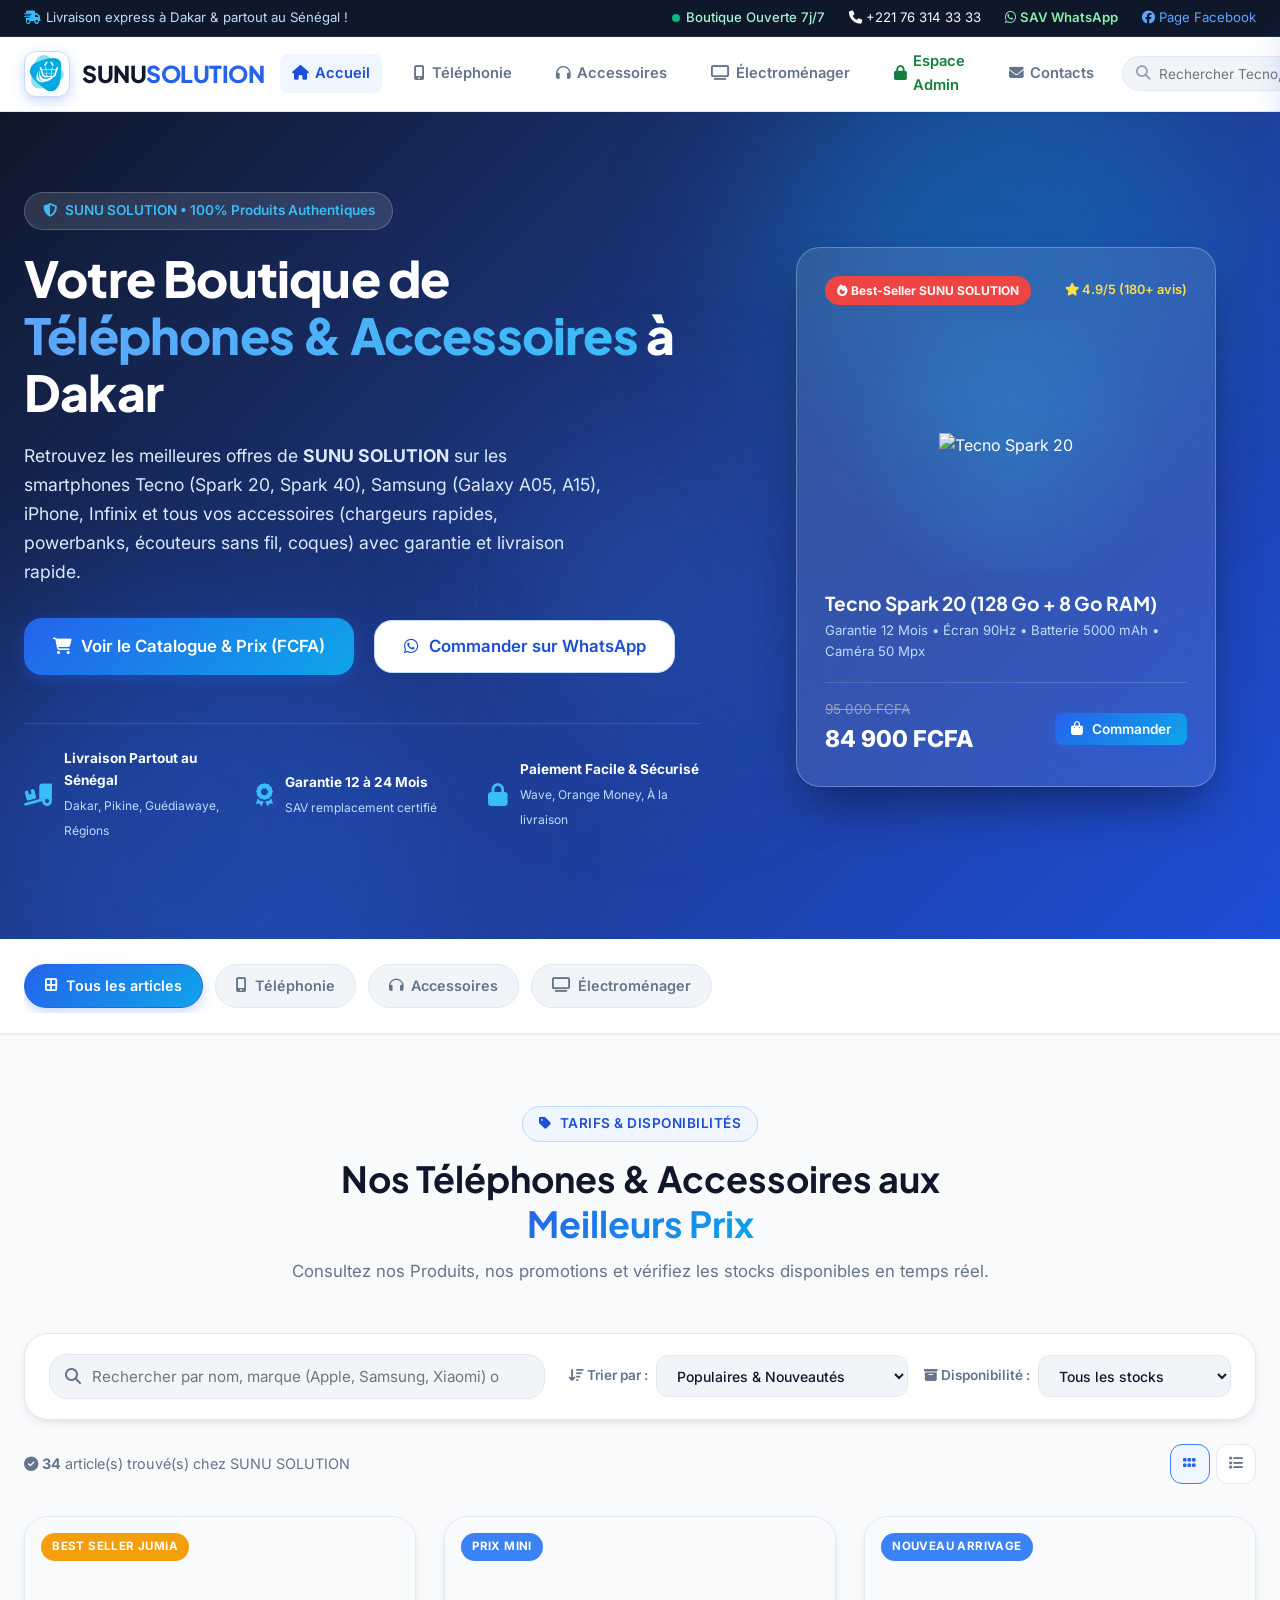
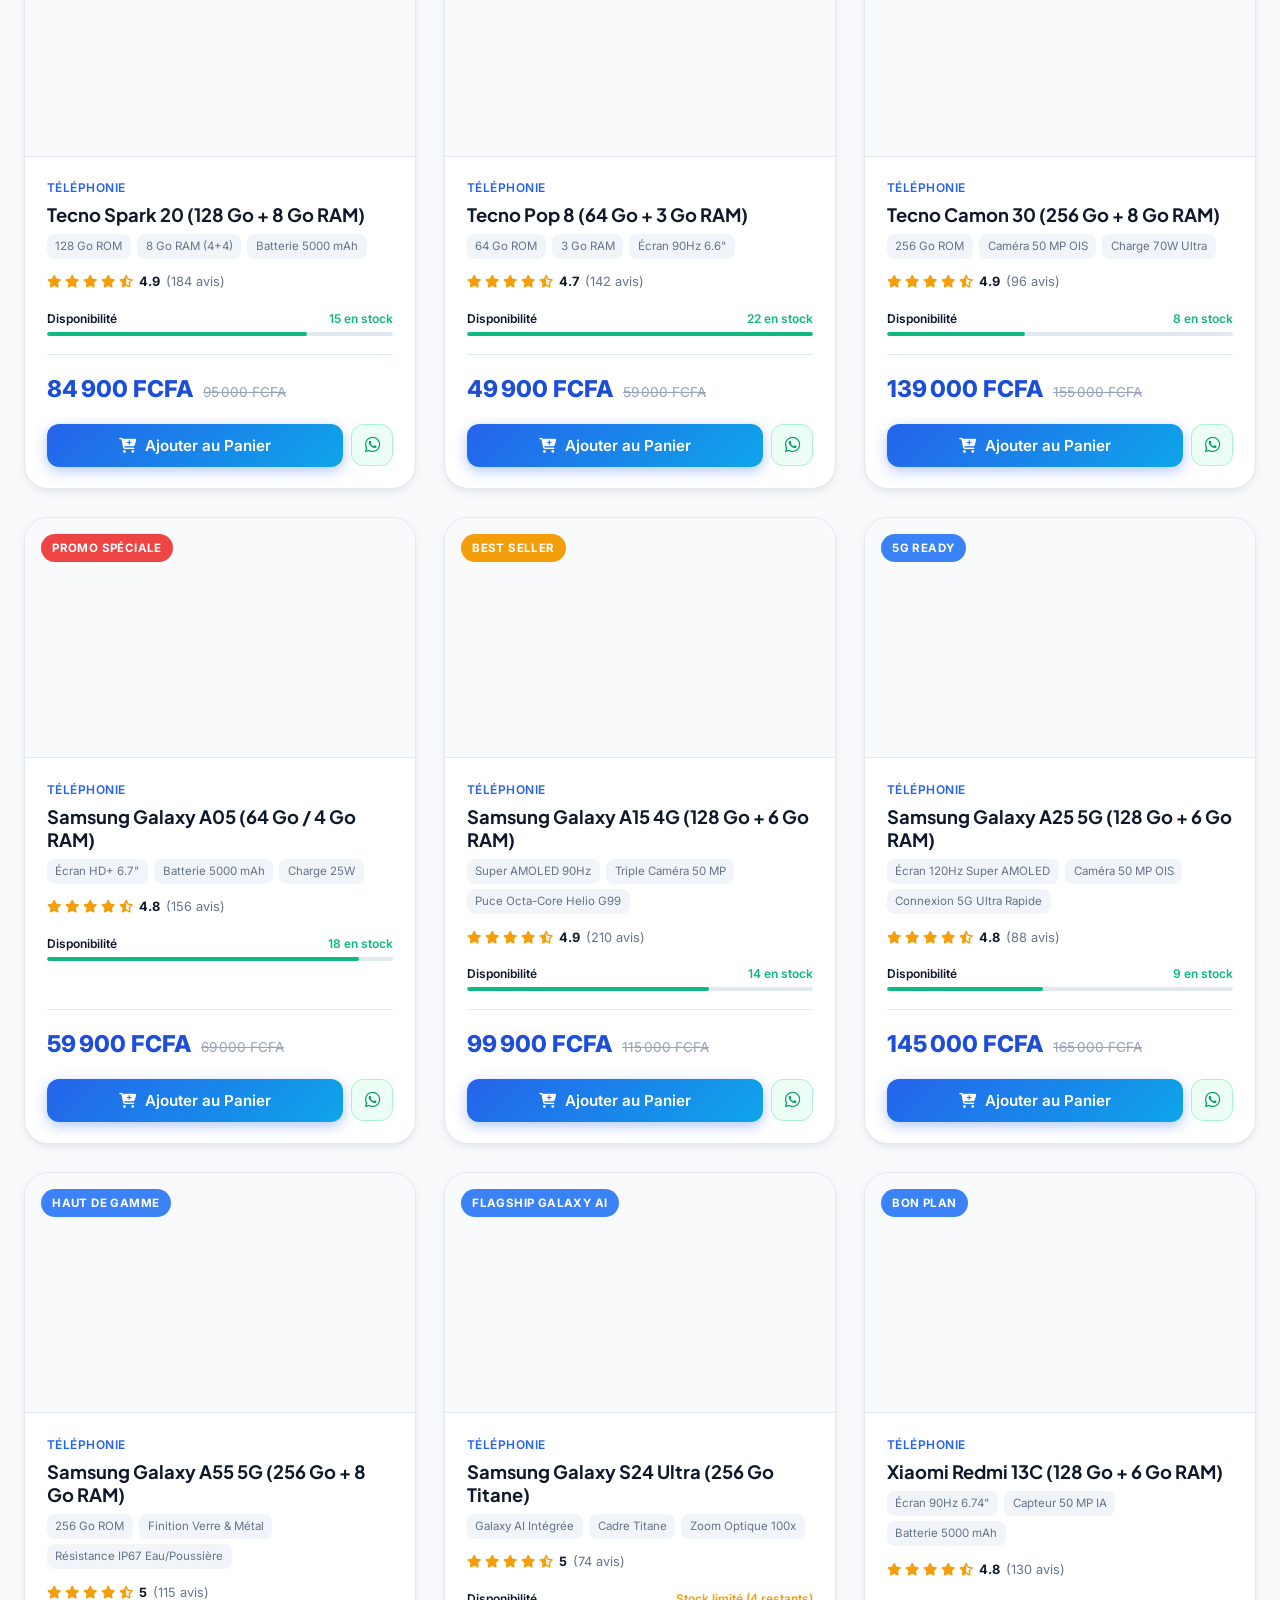
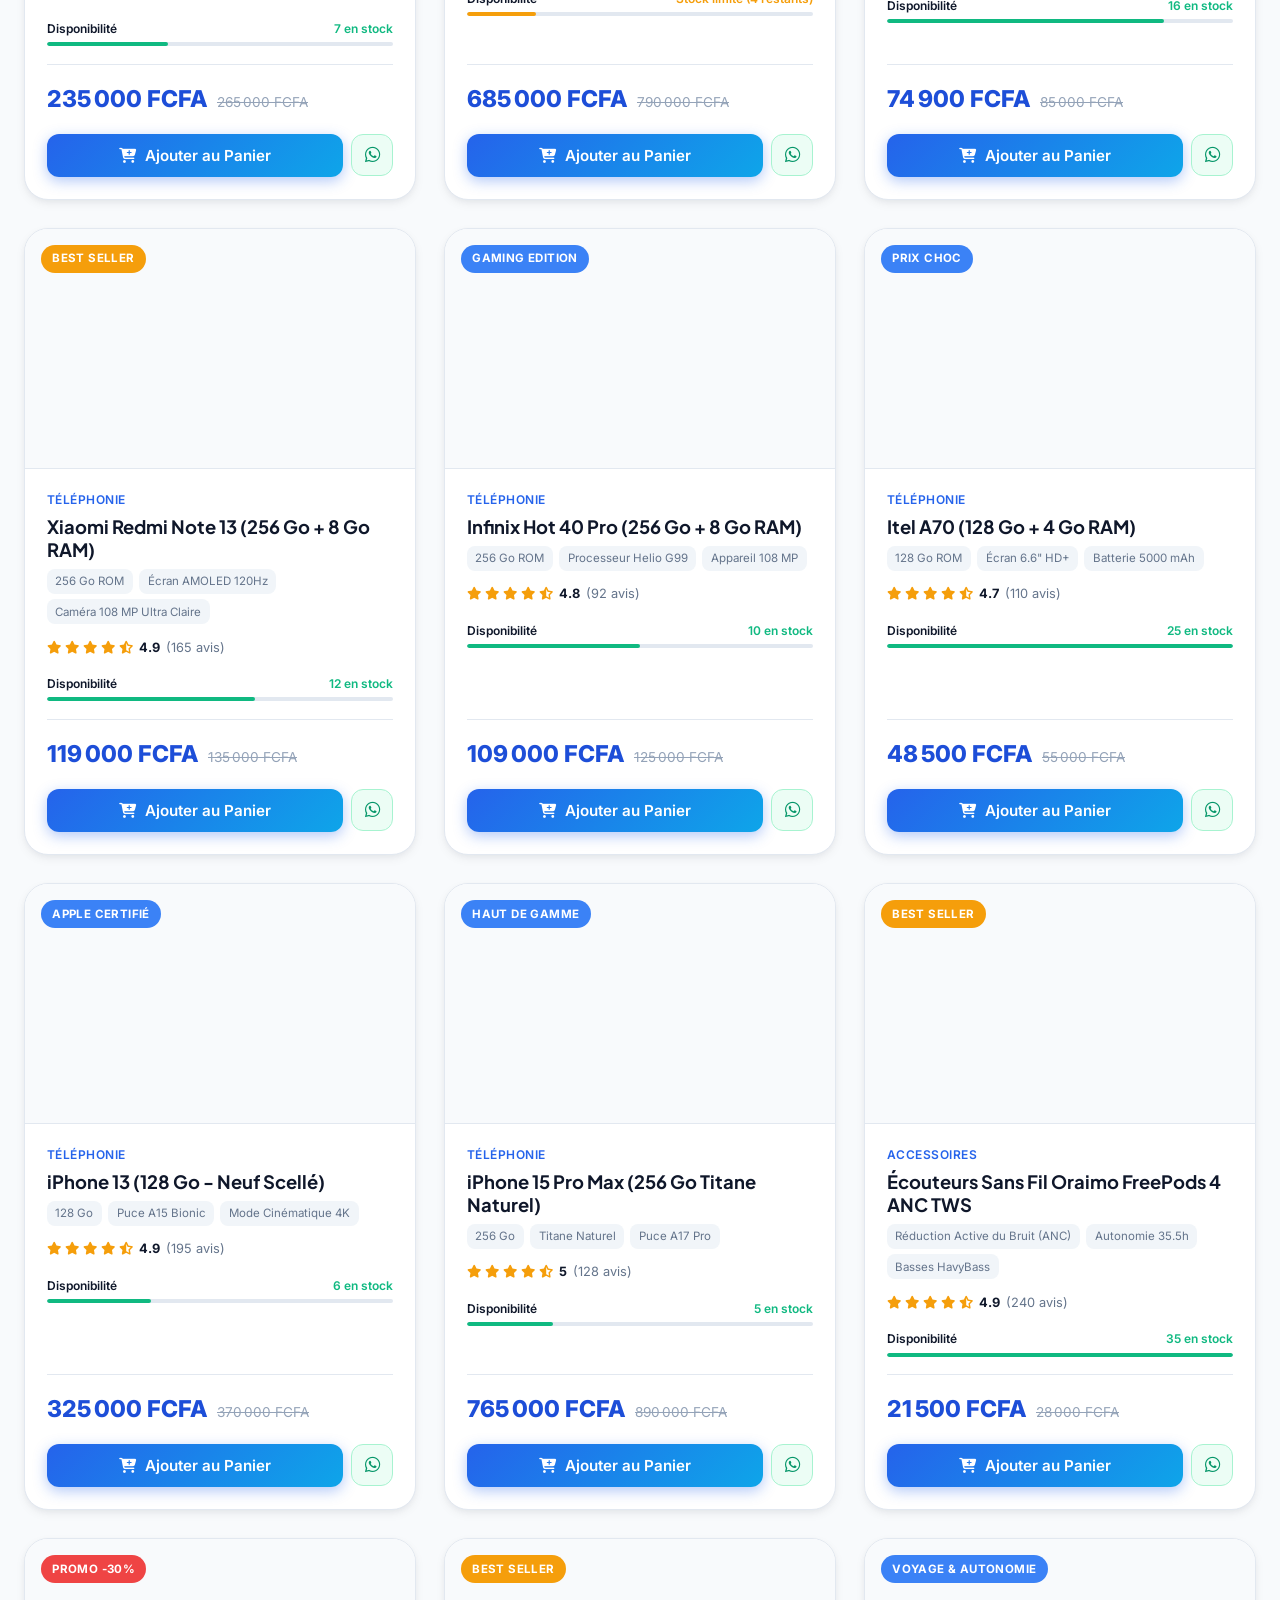
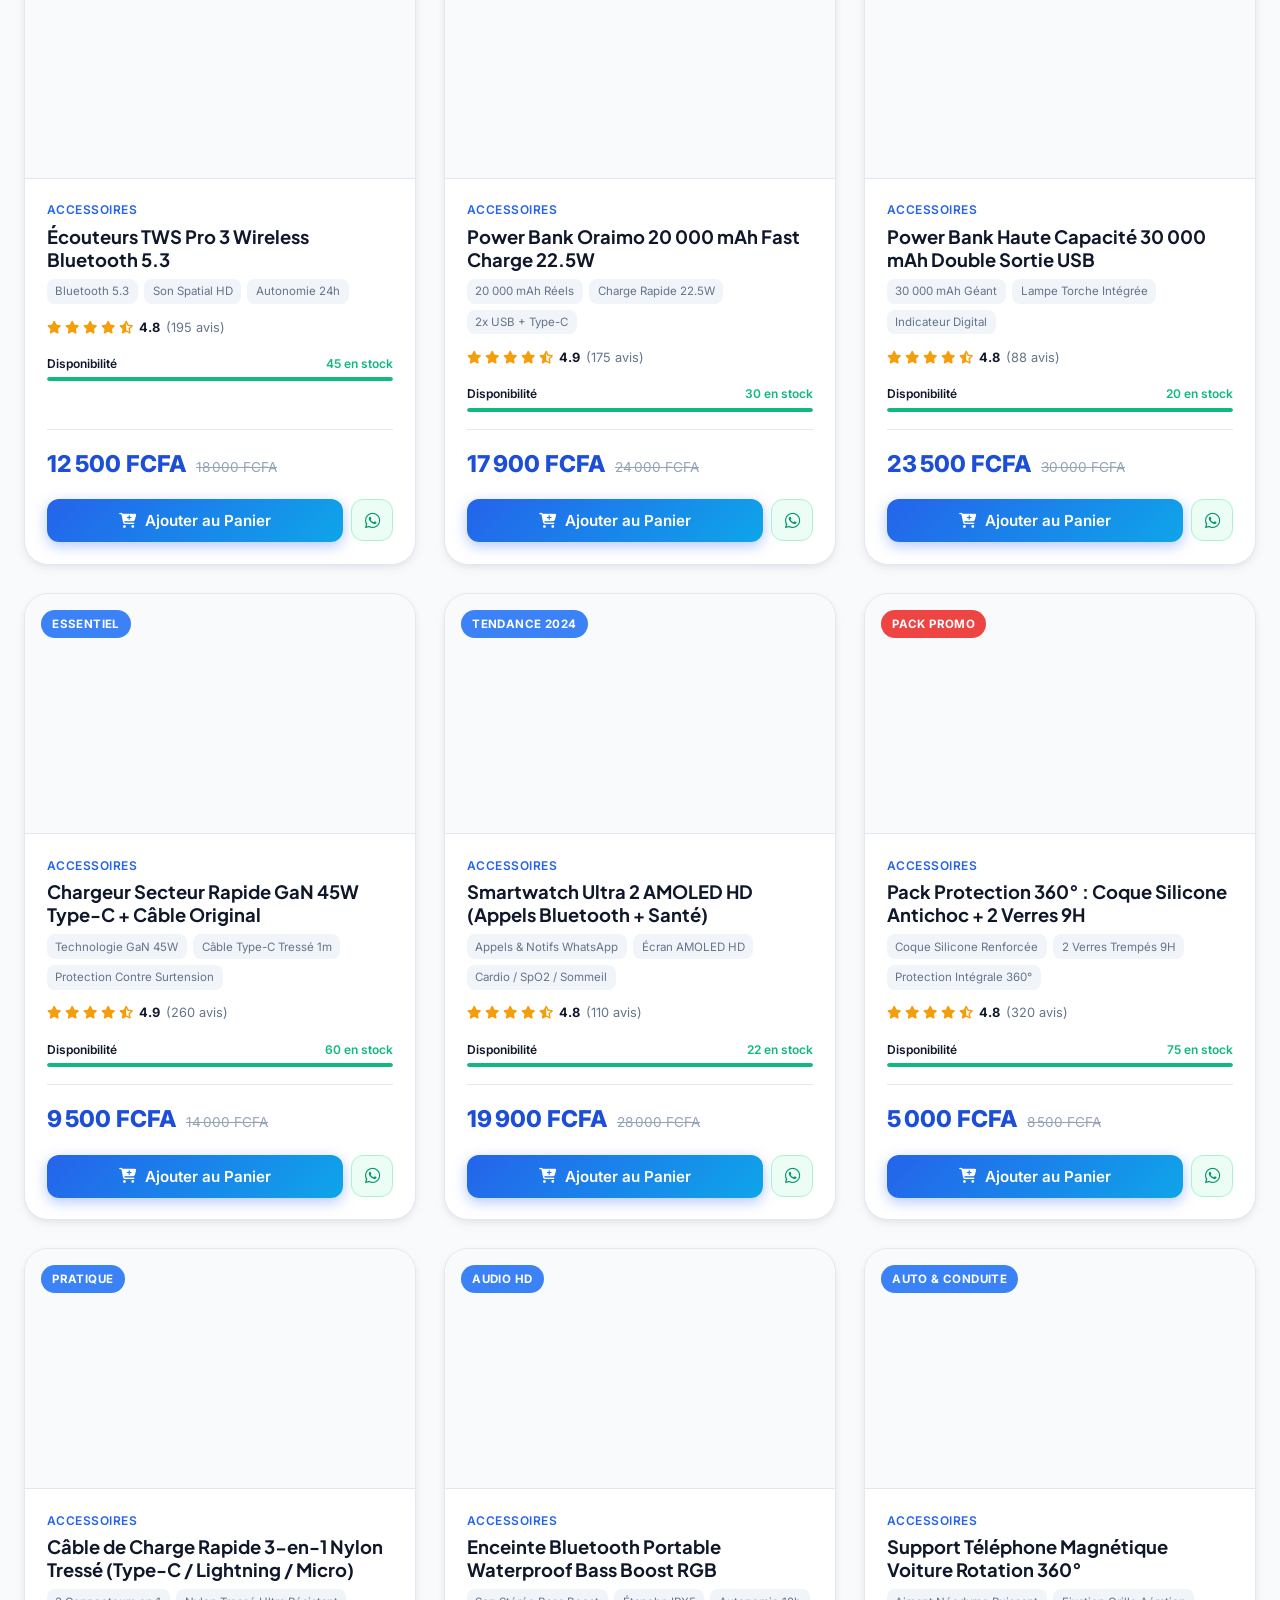
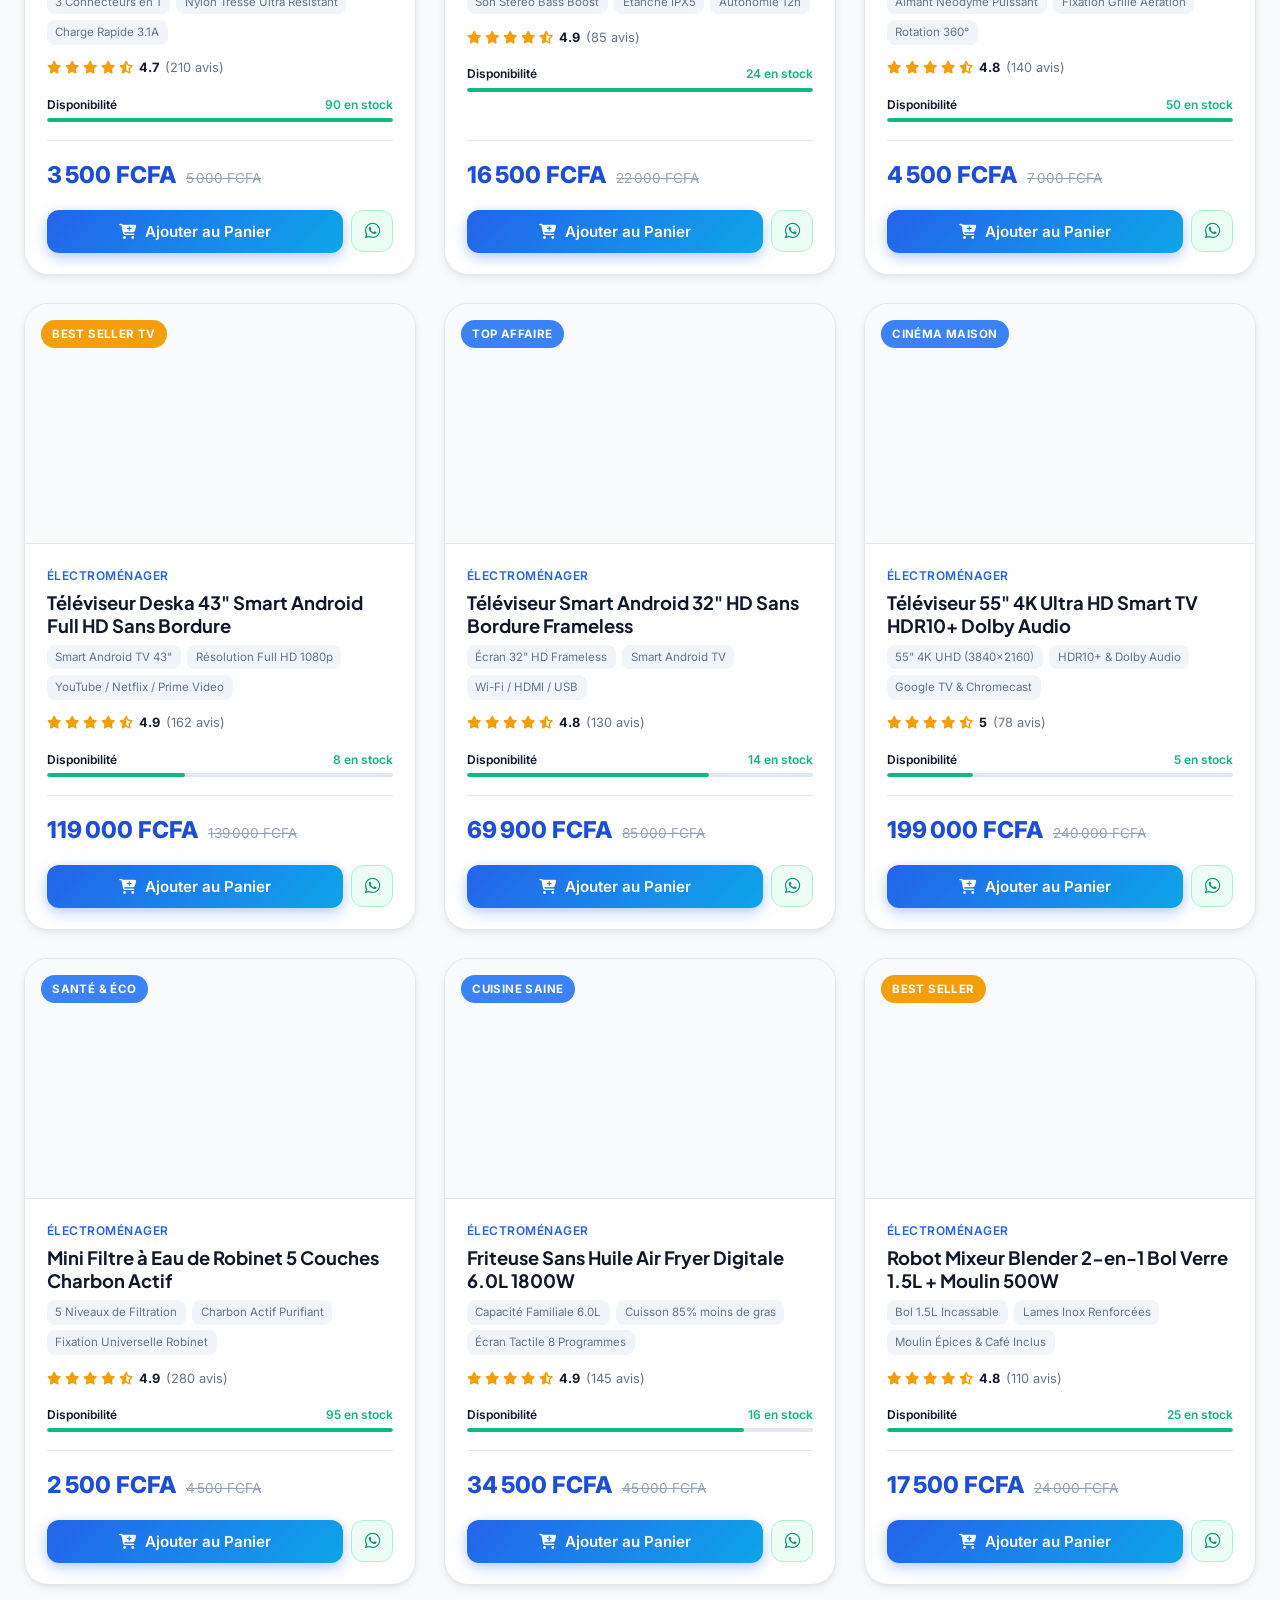
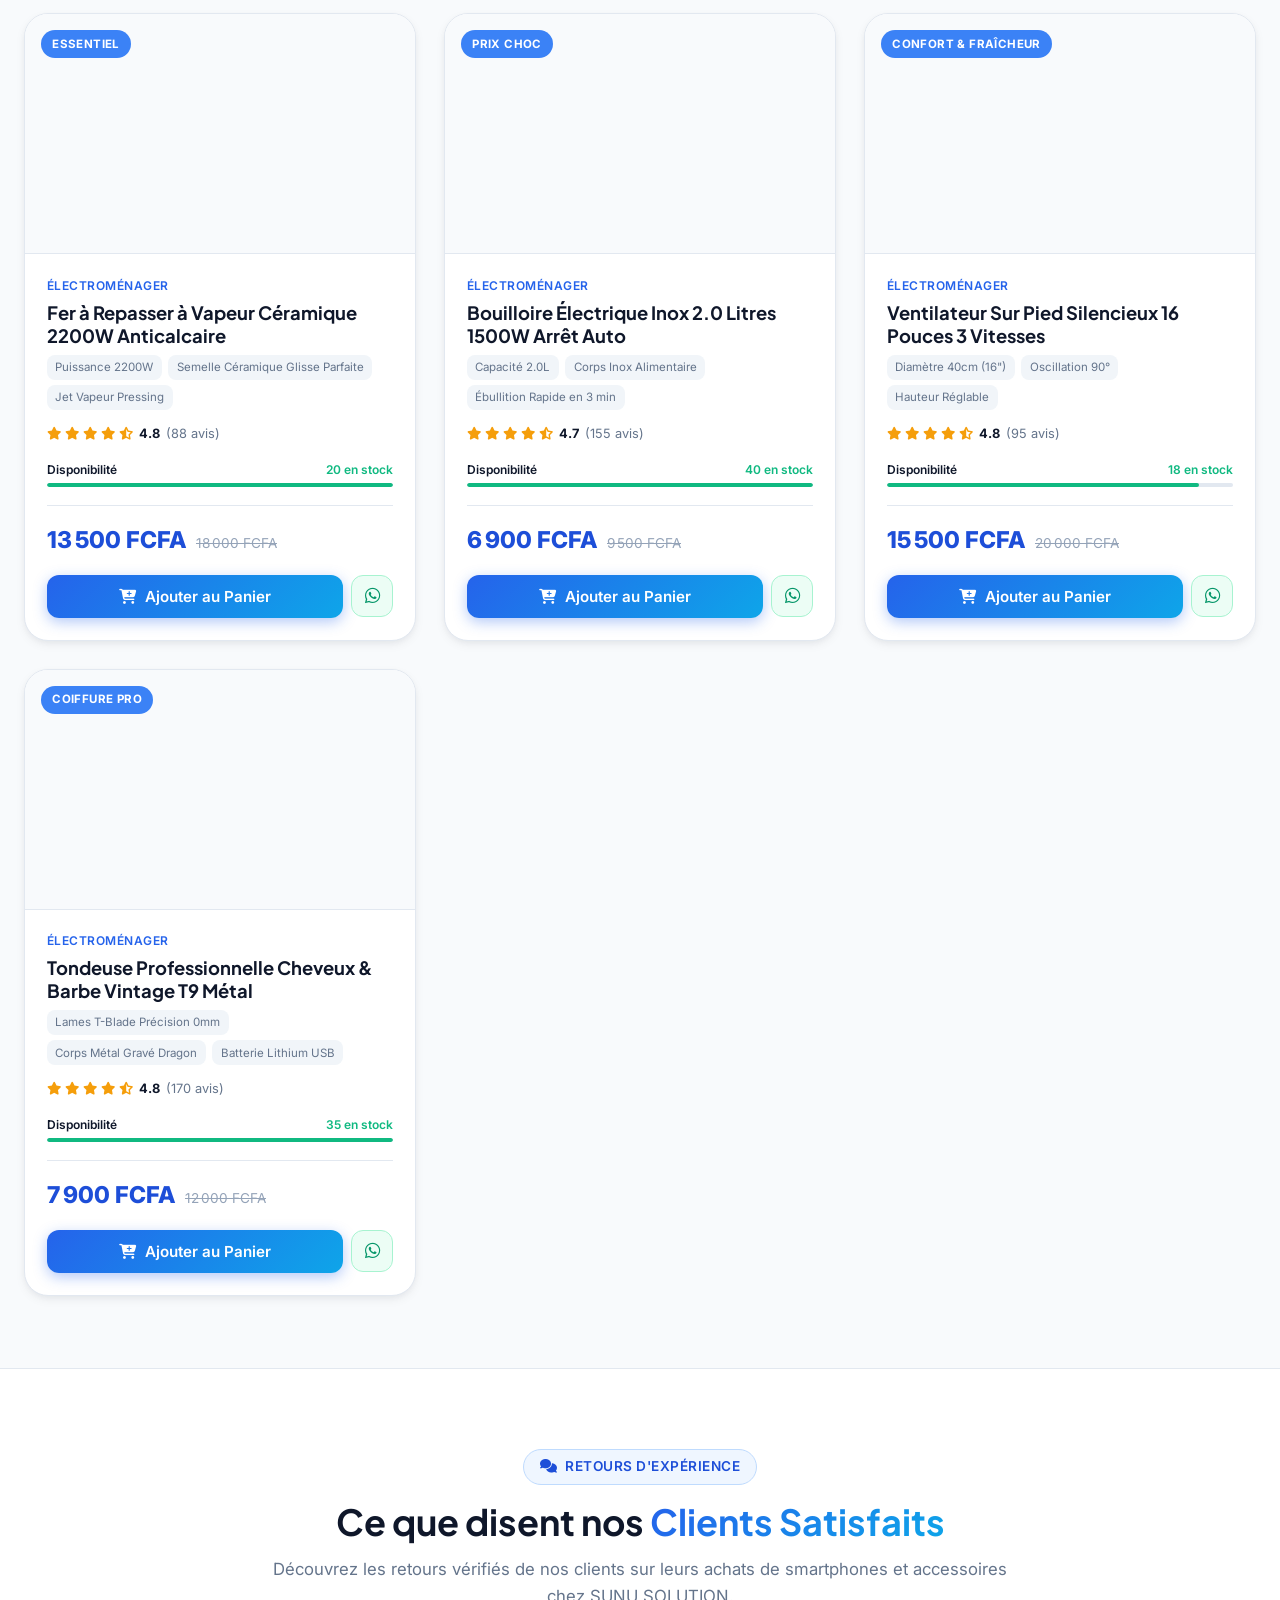
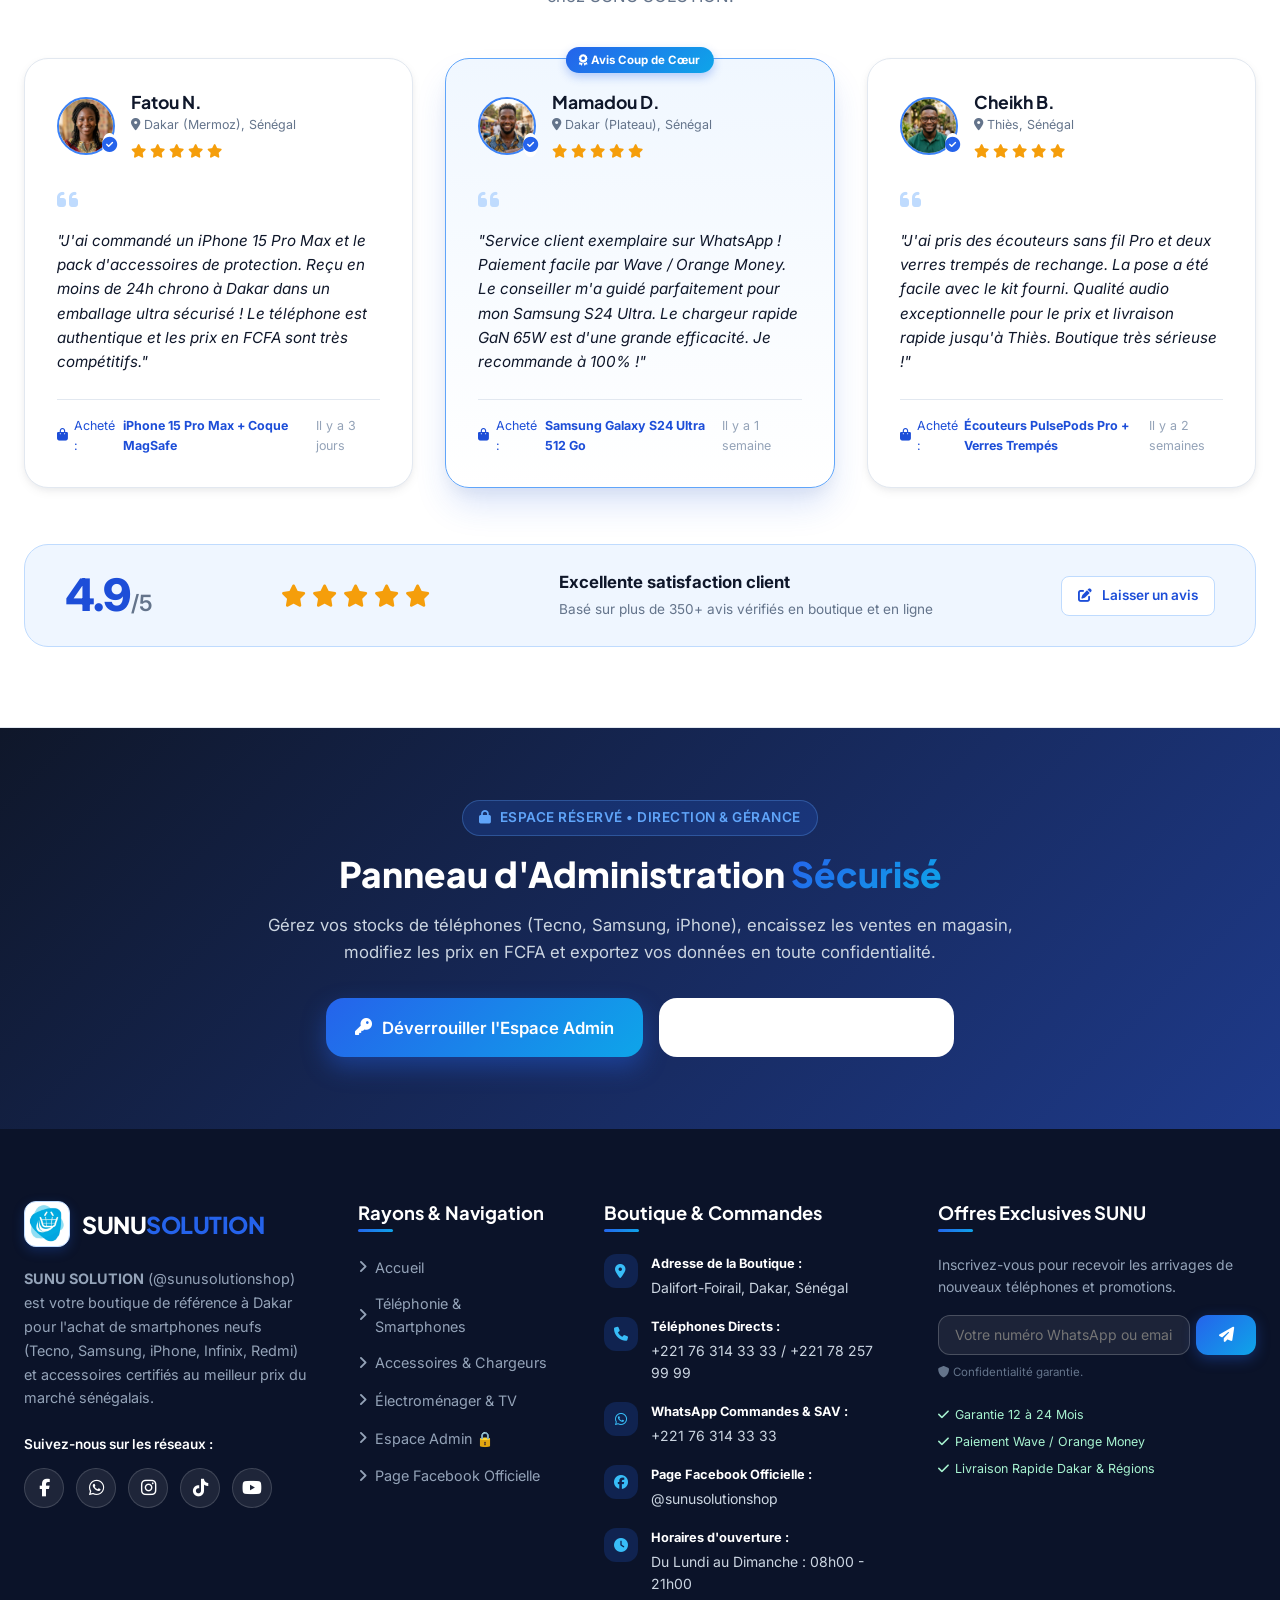
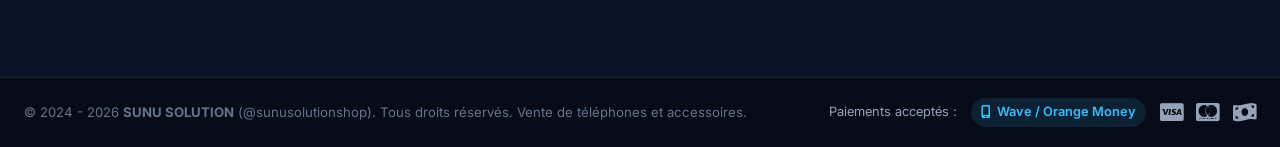
==== commit ef3d5f84: "Add files via upload" ====
--- a/index.html
+++ b/index.html
@@ -55,7 +55,6 @@
         </div>
         <div class="logo-text">
           <span class="brand-name">SUNU <span class="accent-text">SOLUTION</span></span>
-          <span class="brand-sub">Smartphones & Accessoires - Dakar</span>
         </div>
       </a>
 
@@ -182,7 +181,7 @@
               <div class="hero-card-price-action">
                 <div class="price-box">
                   <span class="price-old">95 000 FCFA</span>
-                  <span class="price-current">85 000 FCFA</span>
+                  <span class="price-current">84 900 FCFA</span>
                 </div>
                 <button class="btn btn-primary btn-sm" onclick="quickAddToCart(1)">
                   <i class="fa-solid fa-bag-shopping"></i> Commander
@@ -299,7 +298,7 @@
           <div class="section-tag"><i class="fa-solid fa-comments"></i> Retours d'expérience</div>
           <h2 class="section-title">Ce que disent nos <span class="gradient-text">Clients Satisfaits</span></h2>
           <p class="section-subtitle">Découvrez les retours vérifiés de nos clients sur leurs achats de smartphones et
-            accessoires chez PhonePulse.</p>
+            accessoires chez SUNU SOLUTION.</p>
         </div>
 
         <!-- 3 Testimonials Cards Grid -->
@@ -309,13 +308,12 @@
           <div class="testimonial-card">
             <div class="testimonial-top">
               <div class="user-avatar-wrap">
-                <img src="https://images.unsplash.com/photo-1534528741775-53994a69daeb?auto=format&fit=crop&w=200&q=80"
-                  alt="Sarah M." class="user-avatar">
+                <img src="avatar-fatou.jpg" alt="Fatou N." class="user-avatar">
                 <span class="verified-badge" title="Achat vérifié"><i class="fa-solid fa-circle-check"></i></span>
               </div>
               <div class="user-info">
-                <h4 class="user-name">Sarah M.</h4>
-                <span class="user-city"><i class="fa-solid fa-location-dot"></i> Abidjan, Côte d'Ivoire</span>
+                <h4 class="user-name">Fatou N.</h4>
+                <span class="user-city"><i class="fa-solid fa-location-dot"></i> Dakar (Mermoz), Sénégal</span>
                 <div class="stars-row">
                   <i class="fa-solid fa-star"></i>
                   <i class="fa-solid fa-star"></i>
@@ -330,7 +328,7 @@
               <div class="quote-icon"><i class="fa-solid fa-quote-left"></i></div>
               <p class="review-text">
                 "J'ai commandé un iPhone 15 Pro Max et le pack d'accessoires de protection. Reçu en moins de 24h chrono
-                dans un emballage ultra sécurisé ! Le téléphone est parfait et les prix en FCFA sont très compétitifs."
+                à Dakar dans un emballage ultra sécurisé ! Le téléphone est authentique et les prix en FCFA sont très compétitifs."
               </p>
             </div>
 
@@ -347,13 +345,12 @@
             <div class="featured-badge"><i class="fa-solid fa-award"></i> Avis Coup de Cœur</div>
             <div class="testimonial-top">
               <div class="user-avatar-wrap">
-                <img src="https://images.unsplash.com/photo-1507003211169-0a1dd7228f2d?auto=format&fit=crop&w=200&q=80"
-                  alt="Alexandre D." class="user-avatar">
+                <img src="avatar-mamadou.jpg" alt="Mamadou D." class="user-avatar">
                 <span class="verified-badge" title="Achat vérifié"><i class="fa-solid fa-circle-check"></i></span>
               </div>
               <div class="user-info">
                 <h4 class="user-name">Mamadou D.</h4>
-                <span class="user-city"><i class="fa-solid fa-location-dot"></i> Dakar, Sénégal</span>
+                <span class="user-city"><i class="fa-solid fa-location-dot"></i> Dakar (Plateau), Sénégal</span>
                 <div class="stars-row">
                   <i class="fa-solid fa-star"></i>
                   <i class="fa-solid fa-star"></i>
@@ -385,13 +382,12 @@
           <div class="testimonial-card">
             <div class="testimonial-top">
               <div class="user-avatar-wrap">
-                <img src="https://images.unsplash.com/photo-1500648767791-00dcc994a43e?auto=format&fit=crop&w=200&q=80"
-                  alt="Karim B." class="user-avatar">
+                <img src="avatar-cheikh.jpg" alt="Cheikh B." class="user-avatar">
                 <span class="verified-badge" title="Achat vérifié"><i class="fa-solid fa-circle-check"></i></span>
               </div>
               <div class="user-info">
-                <h4 class="user-name">Karim B.</h4>
-                <span class="user-city"><i class="fa-solid fa-location-dot"></i> Lomé, Togo</span>
+                <h4 class="user-name">Cheikh B.</h4>
+                <span class="user-city"><i class="fa-solid fa-location-dot"></i> Thiès, Sénégal</span>
                 <div class="stars-row">
                   <i class="fa-solid fa-star"></i>
                   <i class="fa-solid fa-star"></i>
@@ -406,7 +402,7 @@
               <div class="quote-icon"><i class="fa-solid fa-quote-left"></i></div>
               <p class="review-text">
                 "J'ai pris des écouteurs sans fil Pro et deux verres trempés de rechange. La pose a été facile avec le
-                kit fourni. Qualité audio exceptionnelle pour le prix et livraison très rapide. Boutique très sérieuse
+                kit fourni. Qualité audio exceptionnelle pour le prix et livraison rapide jusqu'à Thiès. Boutique très sérieuse
                 !"
               </p>
             </div>
@@ -496,7 +492,6 @@
           </div>
           <div class="logo-text">
             <span class="brand-name text-white">SUNU <span class="accent-text">SOLUTION</span></span>
-            <span class="brand-sub text-white-50">Smartphones & Accessoires - Dakar</span>
           </div>
         </a>
         <p class="footer-about">
--- a/style.css
+++ b/style.css
@@ -421,14 +421,21 @@
   border-radius: var(--radius-full);
 }
 
+.logo-text {
+  display: flex;
+  align-items: center;
+}
+
 .brand-name {
   font-family: var(--font-heading);
   font-size: 1.45rem;
   font-weight: 800;
   color: var(--text-main);
   letter-spacing: -0.5px;
-  display: block;
-  line-height: 1.1;
+  display: inline-flex;
+  align-items: center;
+  line-height: 1;
+  white-space: nowrap;
 }
 
 .accent-text {
@@ -1639,12 +1646,19 @@
 }
 
 .table-product-thumb {
-  width: 42px;
-  height: 42px;
+  width: 44px;
+  height: 44px;
   border-radius: var(--radius-sm);
-  object-fit: cover;
-  background-color: #f1f5f9;
+  object-fit: contain;
+  background-color: #f8fafc;
   border: 1px solid var(--border-color);
+  transition: transform var(--transition-fast), border-color var(--transition-fast), box-shadow var(--transition-fast);
+}
+
+.table-product-thumb:hover {
+  transform: scale(1.18);
+  border-color: var(--primary-500);
+  box-shadow: 0 4px 12px rgba(37, 99, 235, 0.2);
 }
 
 .badge-stock-in {
@@ -1747,6 +1761,149 @@
 
 .image-input-row input {
   flex: 1;
+}
+
+/* Image Uploader & Preview System */
+.image-upload-card {
+  background: var(--bg-surface-secondary);
+  border: 1.5px solid var(--border-color);
+  border-radius: var(--radius-lg);
+  padding: 1.25rem;
+  display: flex;
+  flex-direction: column;
+  gap: 1rem;
+}
+
+.image-source-tabs {
+  display: flex;
+  gap: 0.5rem;
+  border-bottom: 1px solid var(--border-color);
+  padding-bottom: 0.75rem;
+  flex-wrap: wrap;
+}
+
+.img-tab-btn {
+  padding: 0.45rem 0.9rem;
+  border-radius: var(--radius-full);
+  font-size: 0.825rem;
+  font-weight: 600;
+  color: var(--text-muted);
+  background: #ffffff;
+  border: 1px solid var(--border-color);
+  display: inline-flex;
+  align-items: center;
+  gap: 0.4rem;
+  cursor: pointer;
+  transition: var(--transition-fast);
+}
+
+.img-tab-btn:hover {
+  color: var(--primary-700);
+  border-color: var(--primary-300);
+}
+
+.img-tab-btn.active {
+  background: var(--primary-600);
+  color: #ffffff;
+  border-color: var(--primary-600);
+  box-shadow: 0 2px 8px rgba(37, 99, 235, 0.25);
+}
+
+.image-dropzone {
+  border: 2px dashed var(--primary-300);
+  border-radius: var(--radius-md);
+  background: #ffffff;
+  padding: 1.5rem;
+  text-align: center;
+  cursor: pointer;
+  transition: var(--transition-smooth);
+}
+
+.image-dropzone:hover,
+.image-dropzone.dragover {
+  border-color: var(--primary-600);
+  background: var(--primary-50);
+  transform: translateY(-1px);
+}
+
+.dropzone-icon {
+  font-size: 2.2rem;
+  color: var(--primary-500);
+  margin-bottom: 0.5rem;
+}
+
+.dropzone-title {
+  font-weight: 600;
+  font-size: 0.92rem;
+  color: var(--text-main);
+  margin-bottom: 0.25rem;
+}
+
+.dropzone-sub {
+  font-size: 0.78rem;
+  color: var(--text-muted);
+}
+
+.image-preview-wrapper {
+  display: flex;
+  align-items: center;
+  gap: 1.25rem;
+  padding: 0.85rem 1rem;
+  background: #ffffff;
+  border: 1px solid var(--border-color);
+  border-radius: var(--radius-md);
+}
+
+.image-preview-box {
+  position: relative;
+  width: 72px;
+  height: 72px;
+  border-radius: var(--radius-sm);
+  overflow: hidden;
+  border: 1.5px solid var(--primary-200);
+  background: #f8fafc;
+  display: flex;
+  align-items: center;
+  justify-content: center;
+  flex-shrink: 0;
+}
+
+.image-preview-box img {
+  width: 100%;
+  height: 100%;
+  object-fit: contain;
+}
+
+.remove-img-btn {
+  position: absolute;
+  top: 2px;
+  right: 2px;
+  background: rgba(239, 68, 68, 0.9);
+  color: #ffffff;
+  width: 22px;
+  height: 22px;
+  border-radius: 50%;
+  font-size: 0.65rem;
+  display: flex;
+  align-items: center;
+  justify-content: center;
+  cursor: pointer;
+  transition: transform 0.2s;
+  border: none;
+}
+
+.remove-img-btn:hover {
+  transform: scale(1.15);
+  background: var(--color-danger);
+}
+
+.preview-status-text {
+  font-size: 0.85rem;
+  font-weight: 600;
+  color: var(--color-success);
+  display: flex;
+  align-items: center;
+  gap: 0.4rem;
 }
 
 .form-footer {
@@ -2330,9 +2487,10 @@
 }
 
 /* ==============================================
-   RESPONSIVE DESIGN (TABLETS & MOBILES)
+   RESPONSIVE DESIGN SYSTEM (ALL SCREENS)
    ============================================== */
 
+/* --- 1. Large Tablets & Small Laptops (max-width: 1024px) --- */
 @media (max-width: 1024px) {
   .hero-grid {
     grid-template-columns: 1fr;
@@ -2344,7 +2502,7 @@
   }
 
   .hero-title {
-    font-size: 2.5rem;
+    font-size: clamp(2rem, 4.5vw, 2.75rem);
   }
 
   .hero-description {
@@ -2358,15 +2516,31 @@
   .hero-badges-row {
     max-width: 600px;
     margin: 0 auto;
+    grid-template-columns: repeat(3, 1fr);
+  }
+
+  .hero-visual {
+    margin: 0 auto;
+    width: 100%;
+  }
+
+  .hero-card-glow {
+    max-width: 440px;
+    margin: 0 auto;
+  }
+
+  .search-box-header {
+    display: none;
   }
 
   .testimonials-grid {
-    grid-template-columns: 1fr;
+    grid-template-columns: repeat(2, 1fr);
     gap: 1.5rem;
   }
 
   .kpi-cards-grid {
     grid-template-columns: repeat(2, 1fr);
+    gap: 1.25rem;
   }
 
   .footer-container {
@@ -2374,67 +2548,388 @@
     gap: 2.5rem;
   }
 
-  .search-box-header {
-    display: none;
-  }
-}
-
+  .advantages-grid,
+  .features-grid {
+    grid-template-columns: repeat(2, 1fr);
+    gap: 1.25rem;
+  }
+}
+
+/* --- 2. Tablets & Medium Screens (max-width: 860px) --- */
+@media (max-width: 860px) {
+  .catalog-controls-card {
+    flex-direction: column;
+    align-items: stretch;
+    gap: 1.25rem;
+  }
+
+  .filter-controls-group {
+    flex-direction: column;
+    align-items: stretch;
+    gap: 1rem;
+  }
+
+  .search-filter-box {
+    width: 100%;
+  }
+
+  .select-wrapper {
+    width: 100%;
+    flex-direction: row;
+    justify-content: space-between;
+    align-items: center;
+  }
+
+  .form-select {
+    flex-grow: 1;
+  }
+}
+
+/* --- 3. Mobile Devices & Small Tablets (max-width: 768px) --- */
 @media (max-width: 768px) {
+  /* Top Bar */
   .top-bar-left {
     display: none;
   }
   
   .top-bar-content {
     justify-content: center;
+    padding: 0.35rem 1rem;
+  }
+
+  .top-bar-right {
+    display: flex;
+    flex-wrap: wrap;
+    justify-content: center;
+    gap: 0.5rem 1rem;
+    font-size: 0.78rem;
+  }
+
+  /* Main Navigation Header */
+  .header-container {
+    height: 68px;
+    gap: 0.5rem;
+  }
+
+  .brand-logo {
+    gap: 0.6rem;
+  }
+
+  .logo-icon {
+    width: 40px;
+    height: 40px;
+    font-size: 1.1rem;
+  }
+
+  .brand-name {
+    font-size: 1.25rem;
   }
 
   .nav-menu {
     position: fixed;
-    top: 74px;
+    top: 68px;
     left: 0;
     width: 100%;
-    background-color: #ffffff;
+    max-height: calc(100vh - 68px);
+    overflow-y: auto;
+    background-color: rgba(255, 255, 255, 0.98);
+    backdrop-filter: blur(16px);
     flex-direction: column;
-    padding: 1.5rem;
-    box-shadow: var(--shadow-lg);
+    align-items: stretch;
+    padding: 1.25rem 1.5rem;
+    box-shadow: 0 15px 30px rgba(0, 0, 0, 0.15);
     border-bottom: 1px solid var(--border-color);
-    transform: translateY(-150%);
-    transition: transform 0.3s ease;
+    transform: translateY(-130%);
+    opacity: 0;
+    pointer-events: none;
+    transition: transform 0.3s cubic-bezier(0.4, 0, 0.2, 1), opacity 0.25s ease;
     z-index: 99;
   }
 
   .nav-menu.open {
     transform: translateY(0);
+    opacity: 1;
+    pointer-events: auto;
+  }
+
+  .nav-link {
+    padding: 0.85rem 1rem;
+    font-size: 1rem;
+    border-radius: var(--radius-md);
   }
 
   .mobile-menu-btn {
-    display: block;
+    display: flex;
+    align-items: center;
+    justify-content: center;
+    width: 42px;
+    height: 42px;
+    border-radius: var(--radius-md);
+    background-color: var(--bg-surface-secondary);
+    border: 1px solid var(--border-color);
+    font-size: 1.25rem;
+    color: var(--text-main);
+  }
+
+  .mobile-menu-btn:hover {
+    background-color: var(--primary-50);
+    color: var(--primary-600);
+  }
+
+  /* Hero Section */
+  .hero-section {
+    padding: 3rem 0 4rem 0;
   }
 
   .hero-title {
-    font-size: 2rem;
+    font-size: clamp(1.85rem, 6vw, 2.35rem);
+    letter-spacing: -0.5px;
+  }
+
+  .hero-description {
+    font-size: 0.95rem;
   }
 
   .hero-badges-row {
     grid-template-columns: 1fr;
-  }
-
-  .catalog-controls-card {
+    gap: 0.85rem;
+    text-align: left;
+  }
+
+  /* Flash Sales & Products Grid */
+  .flash-sale-banner {
     flex-direction: column;
     align-items: stretch;
-  }
-
-  .filter-controls-group {
+    text-align: center;
+    gap: 1.25rem;
+    padding: 1.5rem;
+  }
+
+  .countdown-timer {
+    justify-content: center;
+  }
+
+  .products-grid {
+    grid-template-columns: repeat(2, 1fr);
+    gap: 0.85rem;
+  }
+
+  .product-img-holder {
+    height: 160px;
+    padding: 0.75rem;
+  }
+
+  .product-img-holder img {
+    max-height: 135px;
+  }
+
+  .product-card-body {
+    padding: 0.9rem;
+  }
+
+  .product-title {
+    font-size: 0.92rem;
+    min-height: unset;
+    line-height: 1.3;
+    margin-bottom: 0.4rem;
+  }
+
+  .product-badge-tag {
+    top: 0.6rem;
+    left: 0.6rem;
+    font-size: 0.65rem;
+    padding: 0.2rem 0.5rem;
+  }
+
+  .product-price-current {
+    font-size: 1.15rem;
+  }
+
+  .product-actions {
+    flex-direction: column;
+    gap: 0.4rem;
+  }
+
+  .btn-add-cart {
+    width: 100%;
+    padding: 0.55rem 0.75rem;
+    font-size: 0.82rem;
+  }
+
+  /* Testimonials */
+  .testimonials-grid {
+    grid-template-columns: 1fr;
+    gap: 1.25rem;
+  }
+
+  .testimonial-card {
+    padding: 1.5rem;
+  }
+
+  /* KPI Grid */
+  .kpi-cards-grid {
+    grid-template-columns: repeat(2, 1fr);
+    gap: 0.85rem;
+  }
+
+  .kpi-card {
+    padding: 1.1rem;
+  }
+
+  .kpi-value {
+    font-size: 1.35rem;
+  }
+
+  /* Footer */
+  .footer-container {
+    grid-template-columns: 1fr;
+    gap: 2rem;
+  }
+
+  .footer-bottom {
+    flex-direction: column;
+    text-align: center;
+    gap: 1rem;
+  }
+
+  .footer-payments-icons {
+    justify-content: center;
+  }
+
+  /* Modals */
+  .modal-dialog {
+    max-width: 95vw;
+    margin: 1rem auto;
+  }
+
+  .modal-content {
+    padding: 1.25rem;
+  }
+
+  .product-modal-grid {
+    grid-template-columns: 1fr;
+    gap: 1.25rem;
+  }
+
+  .product-modal-img-wrap {
+    height: 220px;
+  }
+
+  /* Cart Drawer */
+  .cart-drawer {
+    width: 100%;
+    max-width: 100vw;
+  }
+
+  .cart-item-row {
+    grid-template-columns: 50px 1fr auto;
+    gap: 0.65rem;
+    padding: 0.65rem;
+  }
+
+  .cart-item-img {
+    width: 50px;
+    height: 50px;
+  }
+
+  /* Admin Portal Responsive */
+  .admin-topbar {
+    padding: 0.75rem 1rem;
+    flex-wrap: wrap;
+    gap: 0.75rem;
+  }
+
+  .admin-topbar-right {
+    flex-wrap: wrap;
+    gap: 0.5rem;
+  }
+
+  .admin-welcome-banner {
+    padding: 1.35rem 1.25rem;
     flex-direction: column;
     align-items: stretch;
-  }
-
-  .select-wrapper {
+    gap: 1rem;
+  }
+
+  .banner-quick-actions {
     flex-direction: column;
-    align-items: flex-start;
-  }
-
-  .form-select {
+    width: 100%;
+  }
+
+  .banner-quick-actions .btn {
+    width: 100%;
+    justify-content: center;
+  }
+
+  .admin-tab-headers {
+    overflow-x: auto;
+    -webkit-overflow-scrolling: touch;
+    flex-wrap: nowrap;
+    padding-bottom: 0.4rem;
+    scrollbar-width: thin;
+  }
+
+  .admin-tab-btn {
+    white-space: nowrap;
+    flex-shrink: 0;
+    padding: 0.65rem 1rem;
+    font-size: 0.85rem;
+  }
+
+  .table-responsive {
+    width: 100%;
+    overflow-x: auto;
+    -webkit-overflow-scrolling: touch;
+    border-radius: var(--radius-md);
+  }
+
+  .data-table {
+    min-width: 620px;
+  }
+
+  .form-grid {
+    grid-template-columns: 1fr;
+  }
+
+  .form-group.full-width {
+    grid-column: span 1;
+  }
+
+  .settings-grid {
+    grid-template-columns: 1fr;
+  }
+}
+
+/* --- 4. Small Mobiles (max-width: 520px) --- */
+@media (max-width: 520px) {
+  .mode-switch-btn .mode-text {
+    display: none;
+  }
+
+  .mode-switch-btn {
+    padding: 0;
+    width: 42px;
+    height: 42px;
+    justify-content: center;
+    border-radius: var(--radius-md);
+  }
+
+  .hero-cta-group {
+    flex-direction: column;
+    width: 100%;
+  }
+
+  .hero-cta-group .btn {
+    width: 100%;
+  }
+
+  .hero-card-price-action {
+    flex-direction: column;
+    align-items: stretch;
+    gap: 0.85rem;
+  }
+
+  .hero-card-price-action .btn {
     width: 100%;
   }
 
@@ -2442,24 +2937,61 @@
     grid-template-columns: 1fr;
   }
 
-  .form-grid {
+  .section-tag {
+    font-size: 0.75rem;
+    padding: 0.35rem 0.8rem;
+  }
+
+  .categories-carousel {
+    gap: 0.5rem;
+  }
+
+  .cat-pill {
+    padding: 0.5rem 0.9rem;
+    font-size: 0.82rem;
+  }
+
+  .toast-container {
+    bottom: 1rem;
+    right: 1rem;
+    left: 1rem;
+    align-items: center;
+  }
+
+  .toast {
+    width: 100%;
+    max-width: 100%;
+    padding: 0.75rem 1rem;
+    font-size: 0.85rem;
+  }
+}
+
+/* --- 5. Extra Small Mobiles (max-width: 360px) --- */
+@media (max-width: 360px) {
+  .products-grid {
     grid-template-columns: 1fr;
   }
 
-  .form-group.full-width {
-    grid-column: span 1;
-  }
-
-  .settings-grid {
-    grid-template-columns: 1fr;
-  }
-
-  .footer-container {
-    grid-template-columns: 1fr;
-  }
-
-  .product-modal-grid {
-    grid-template-columns: 1fr;
+  .brand-name {
+    font-size: 1.1rem;
+  }
+
+  .logo-icon {
+    width: 36px;
+    height: 36px;
+  }
+
+  .top-bar-right {
+    flex-direction: column;
+    align-items: center;
+    gap: 0.25rem;
+  }
+
+  .cart-btn,
+  .mobile-menu-btn,
+  .mode-switch-btn {
+    width: 38px;
+    height: 38px;
   }
 }
 
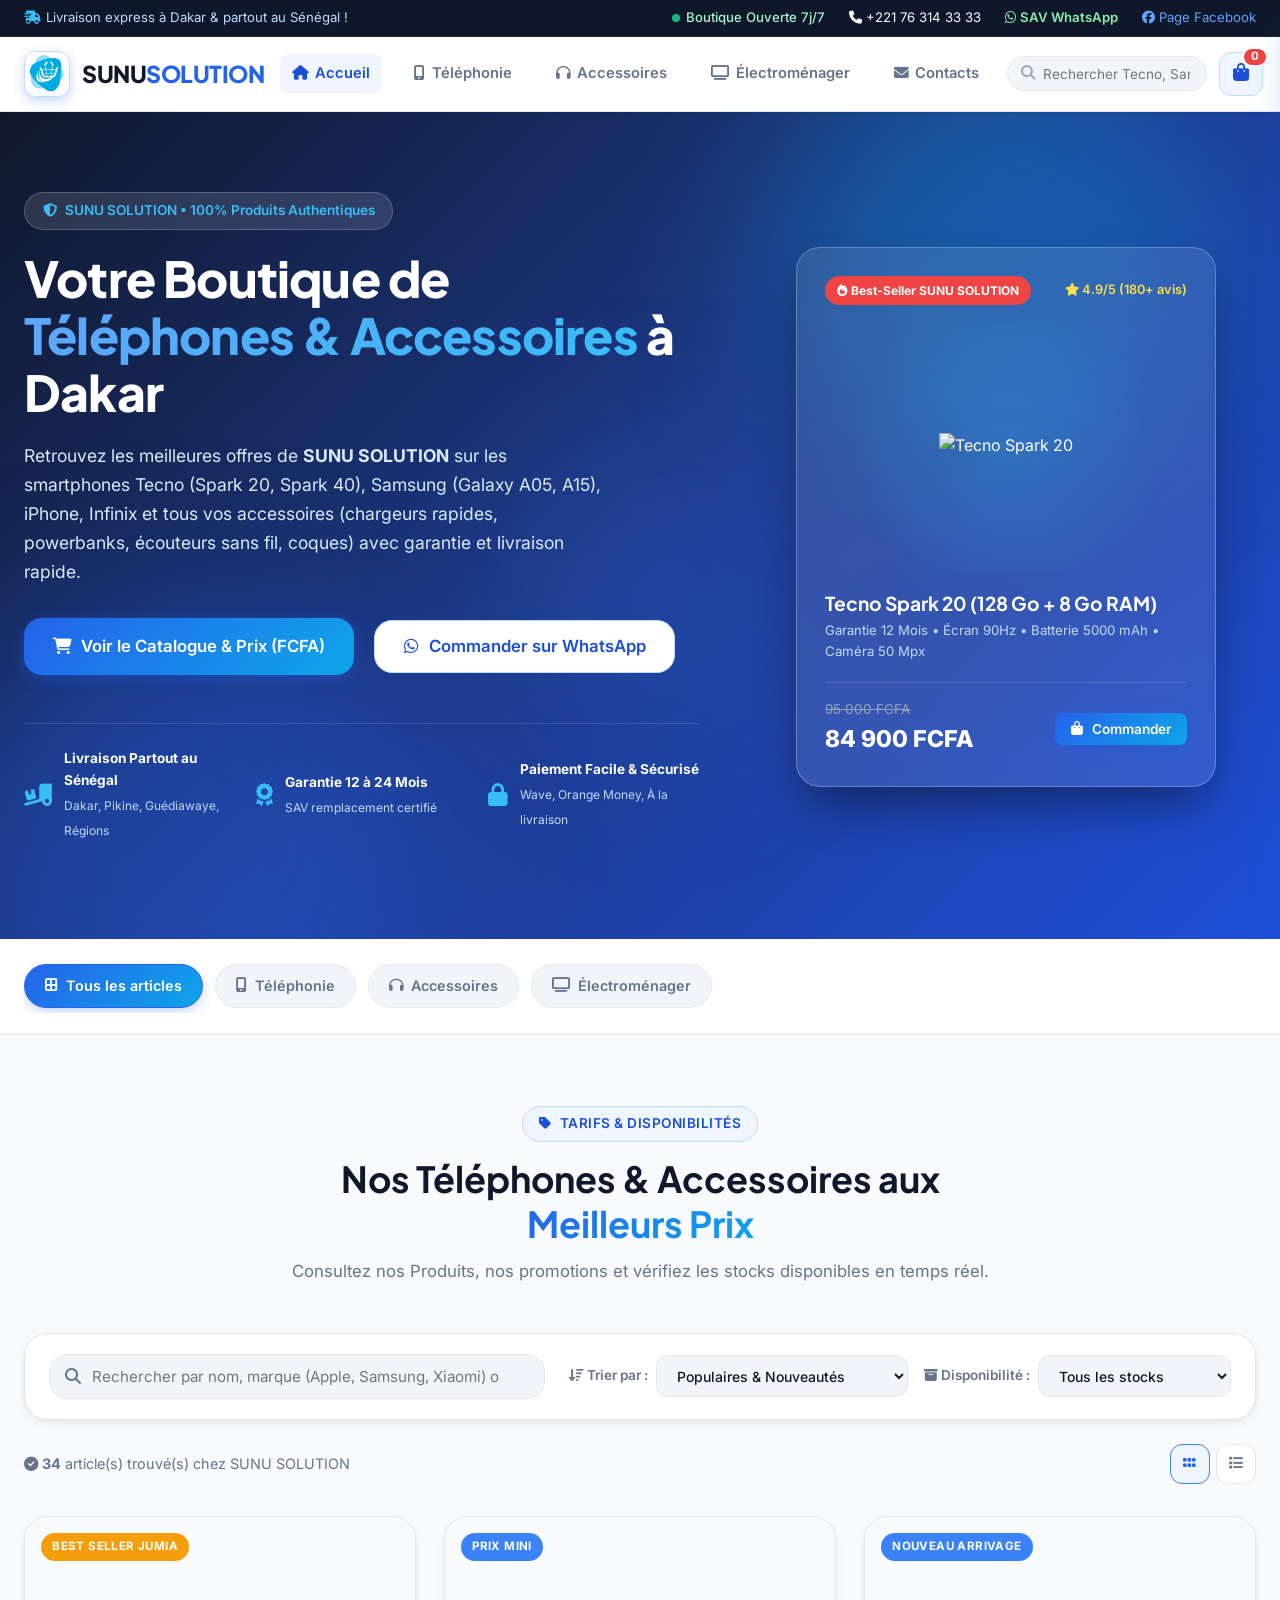
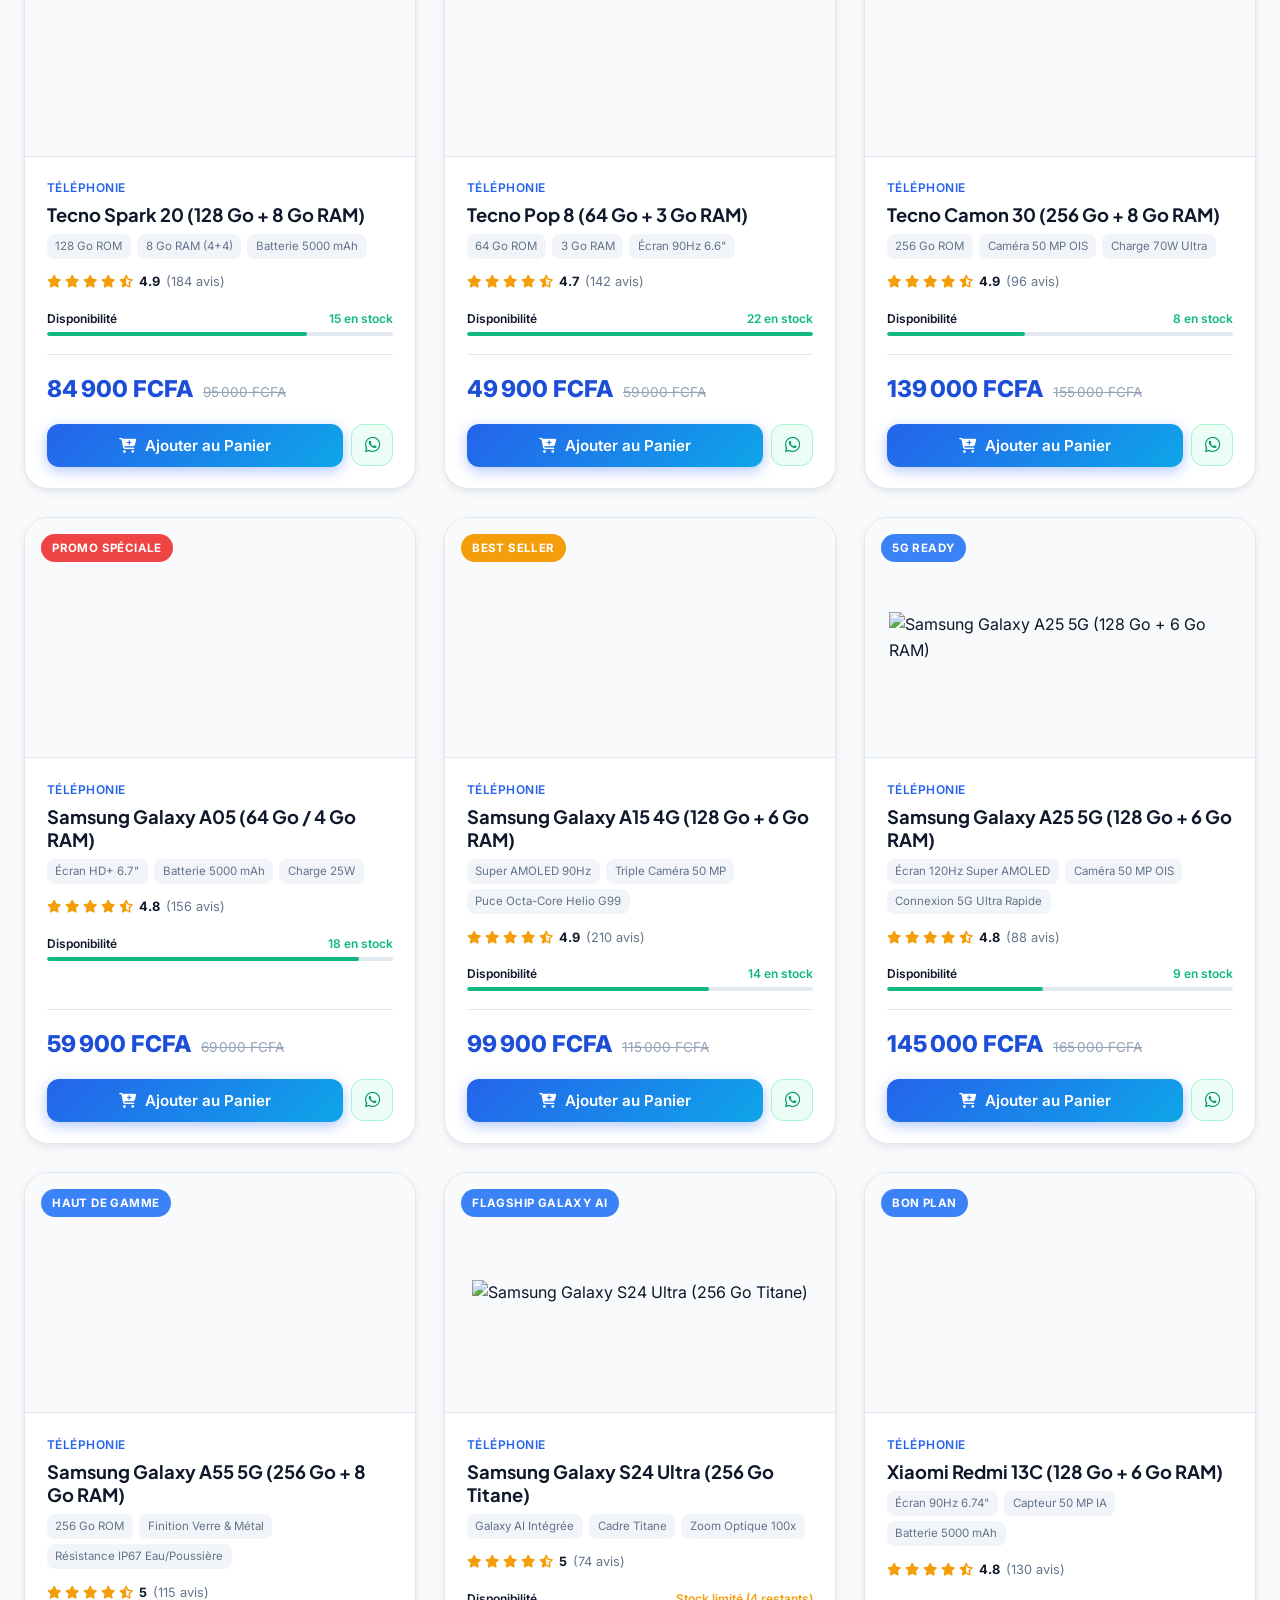
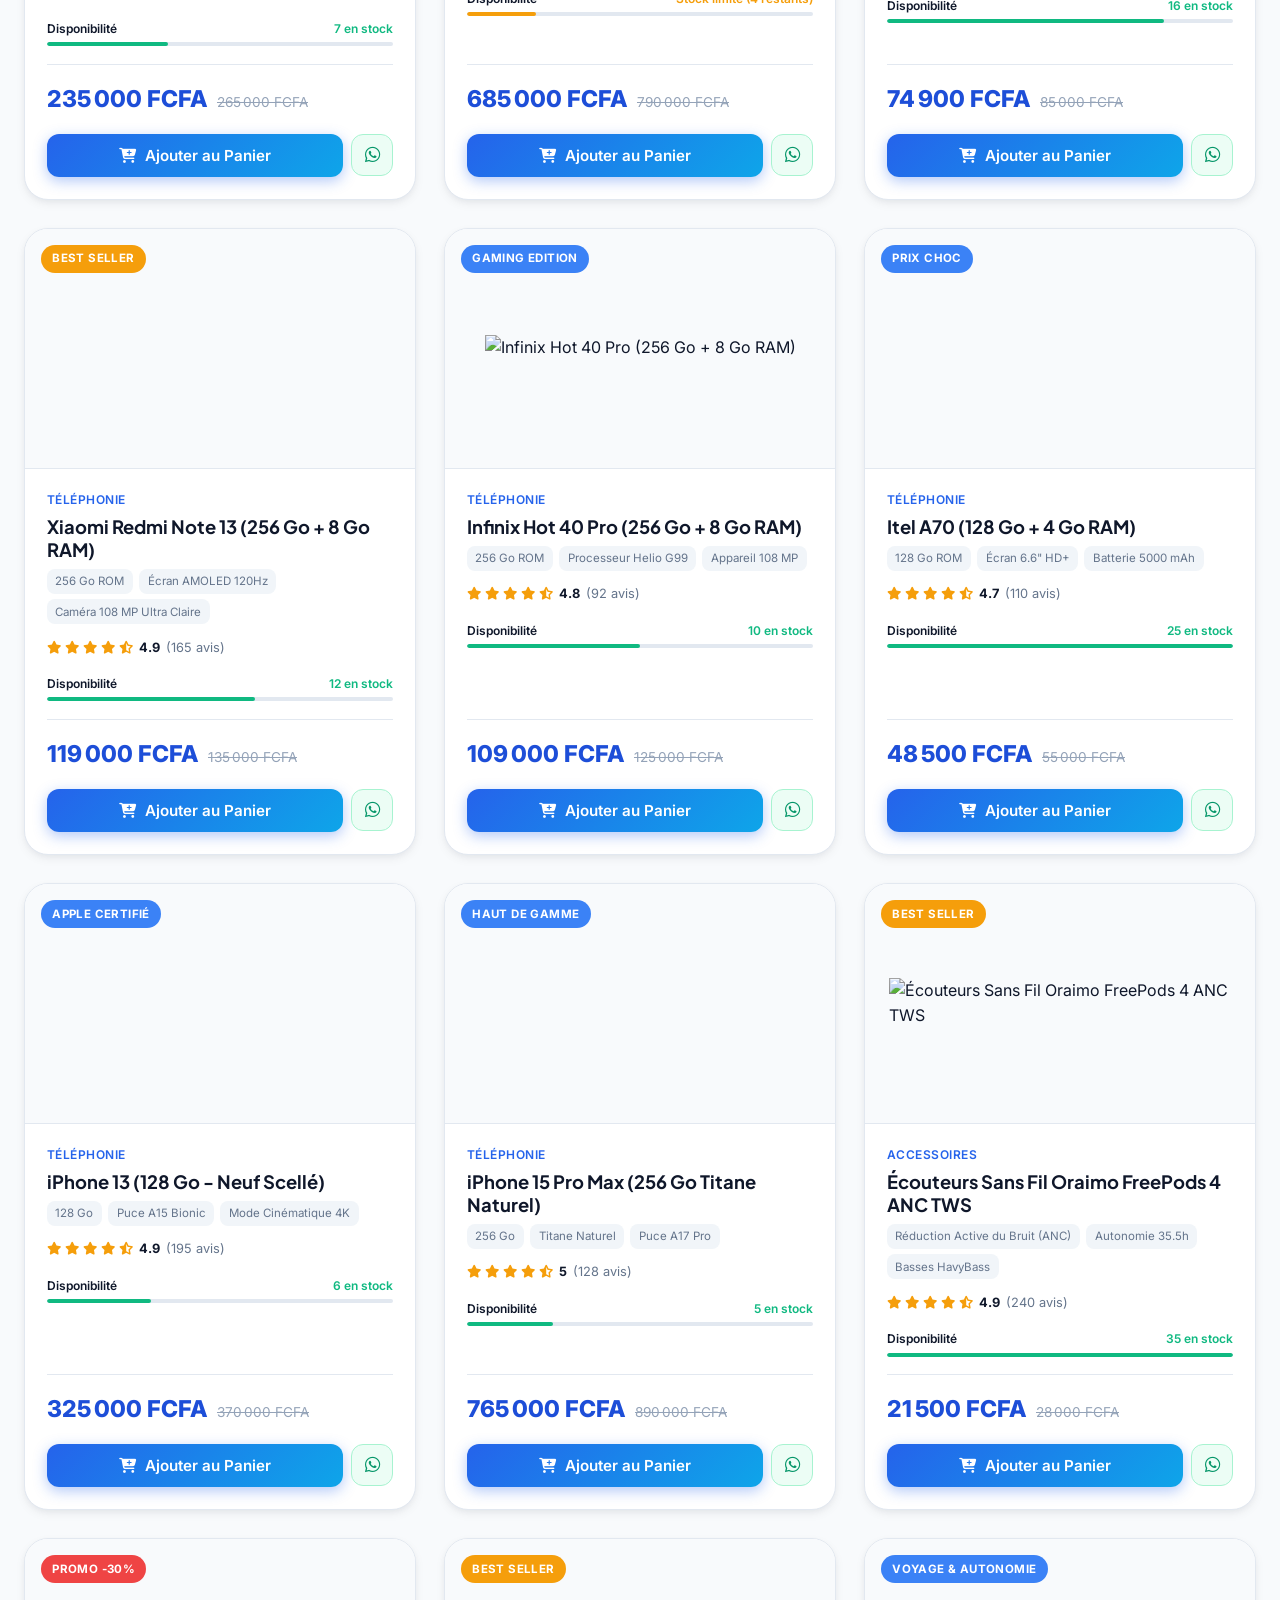
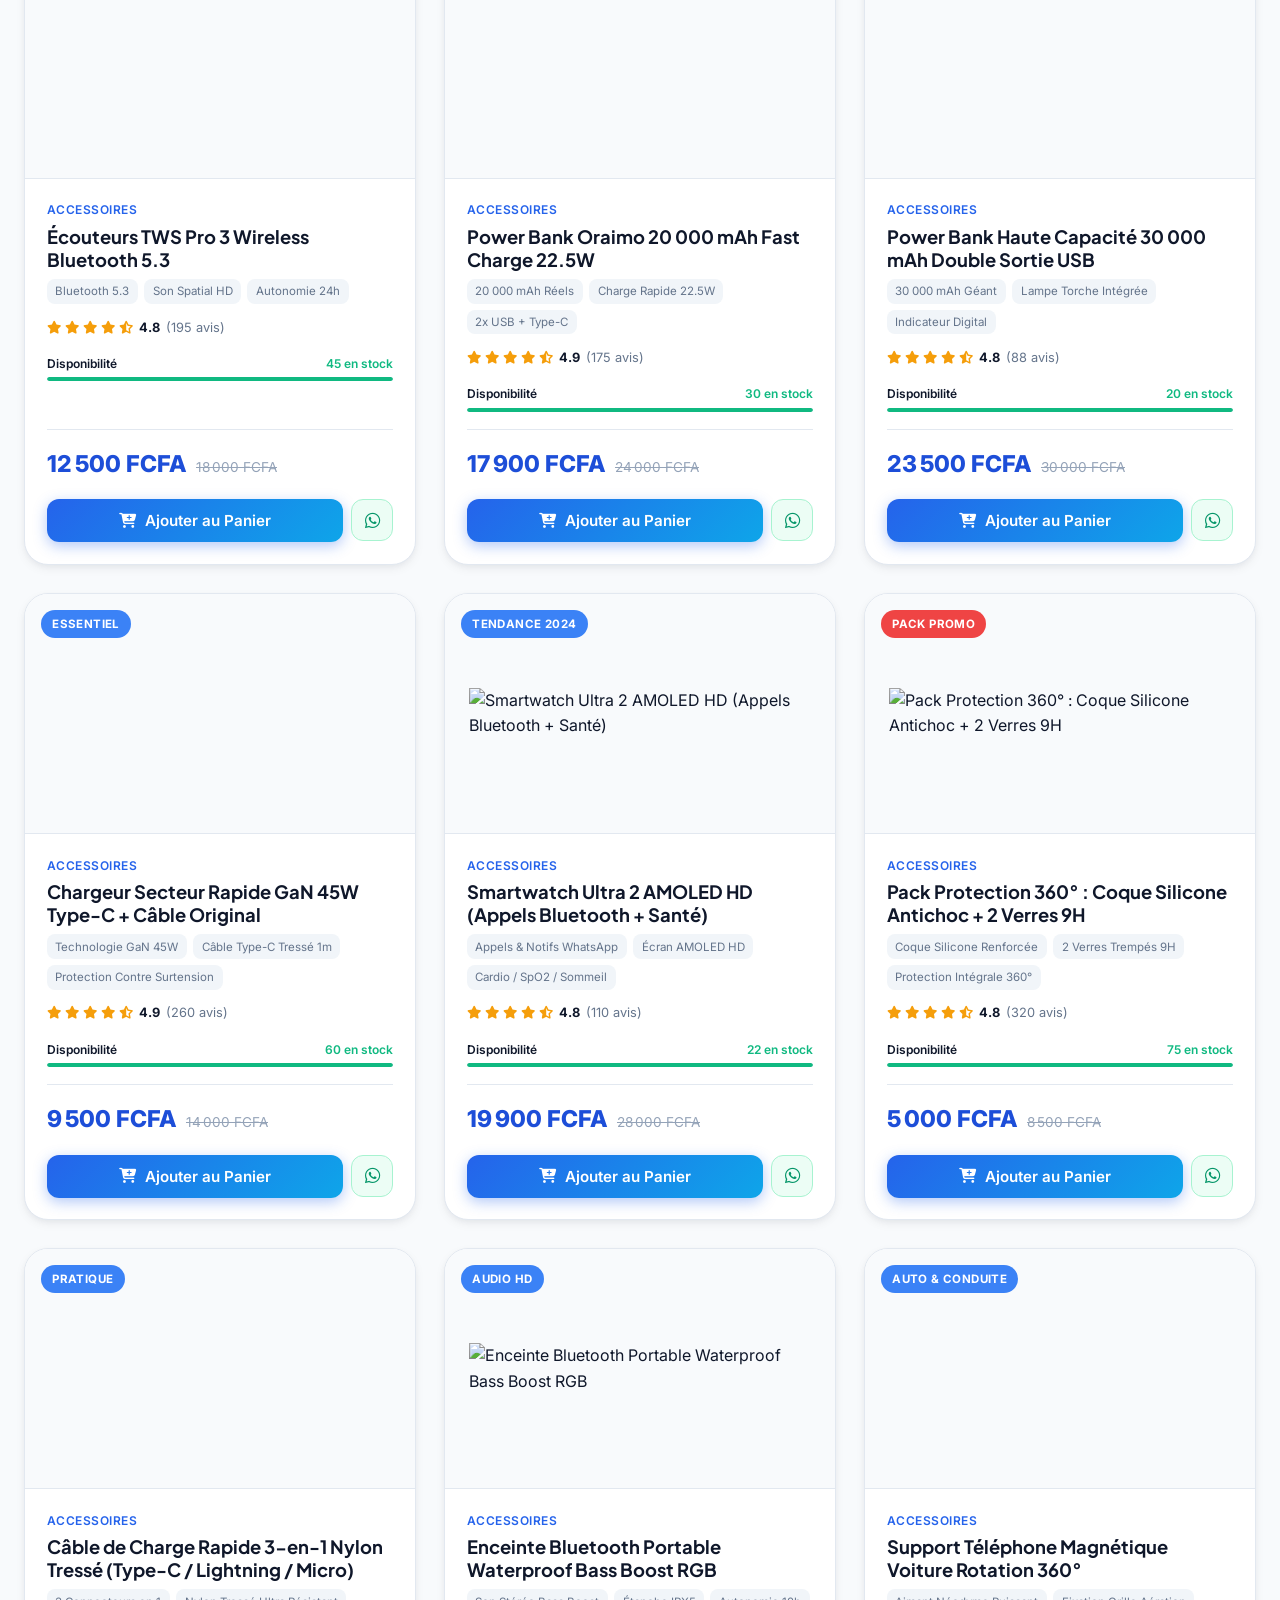
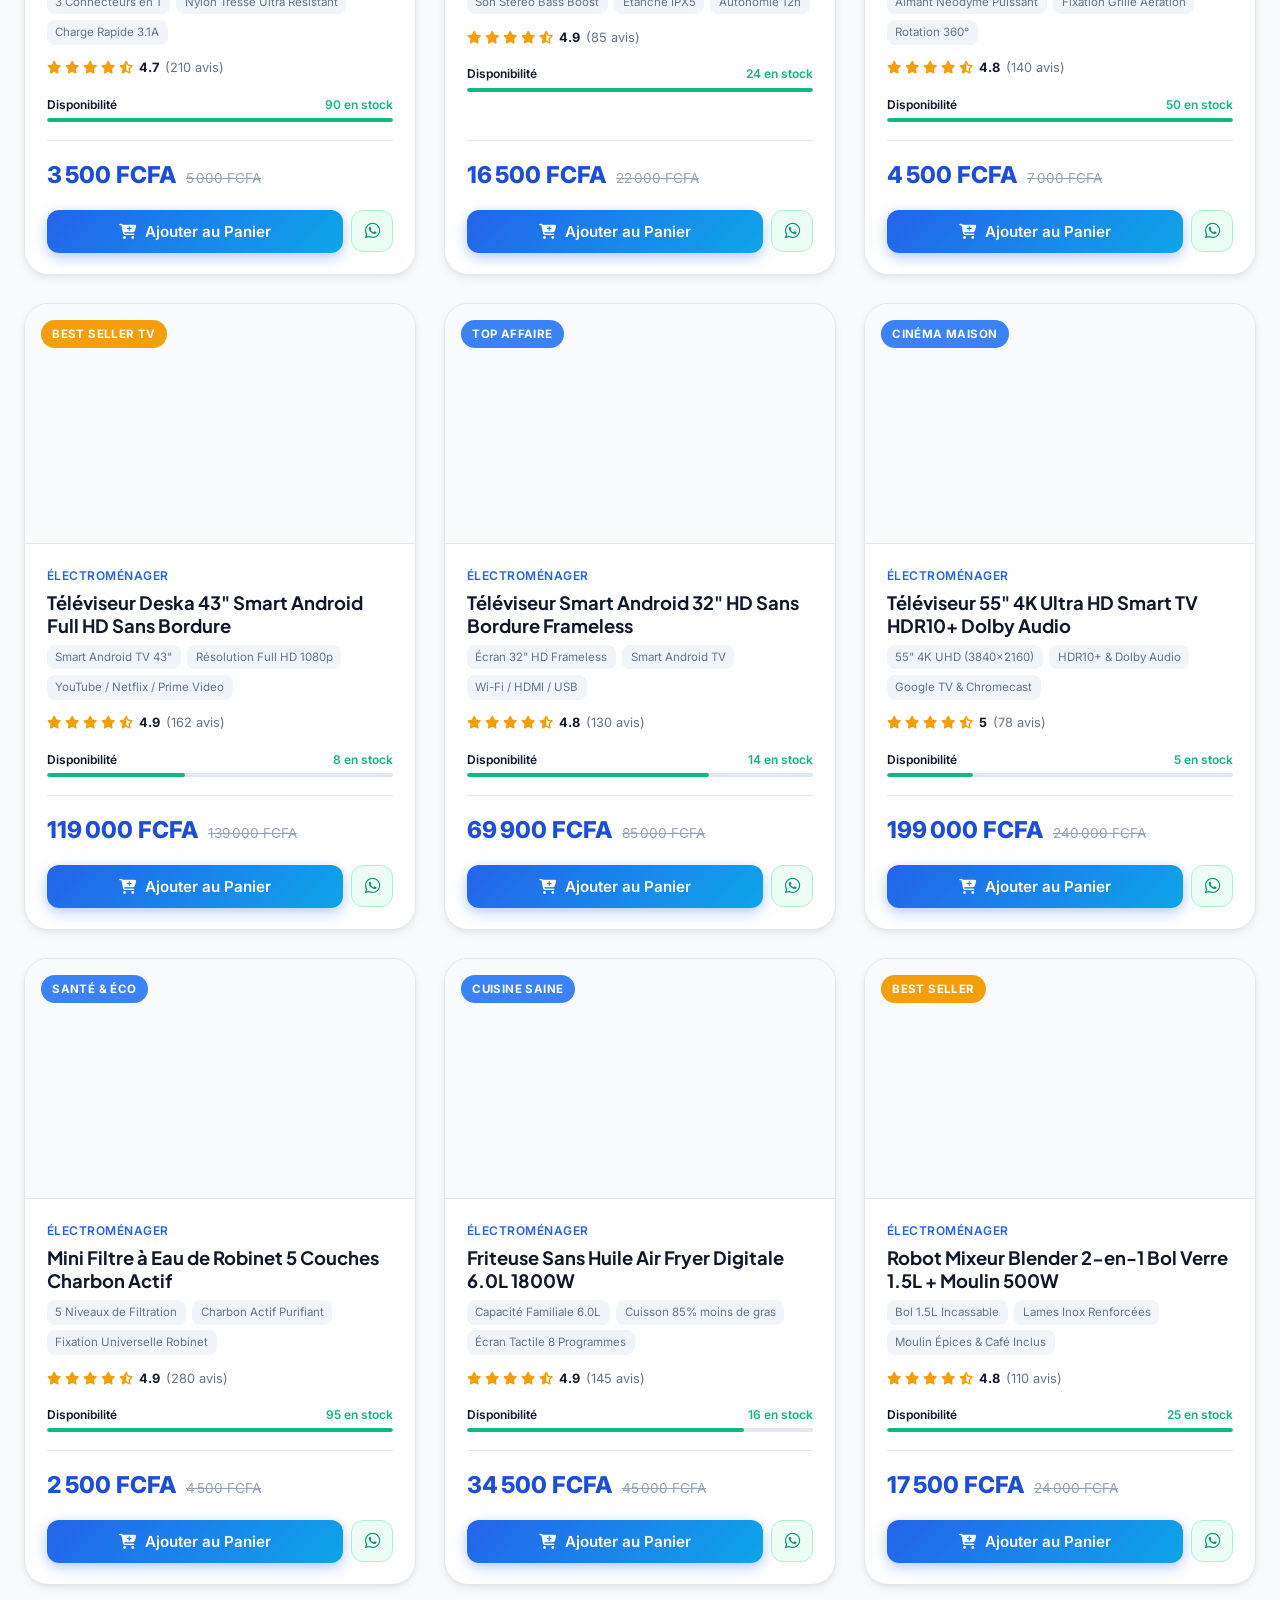
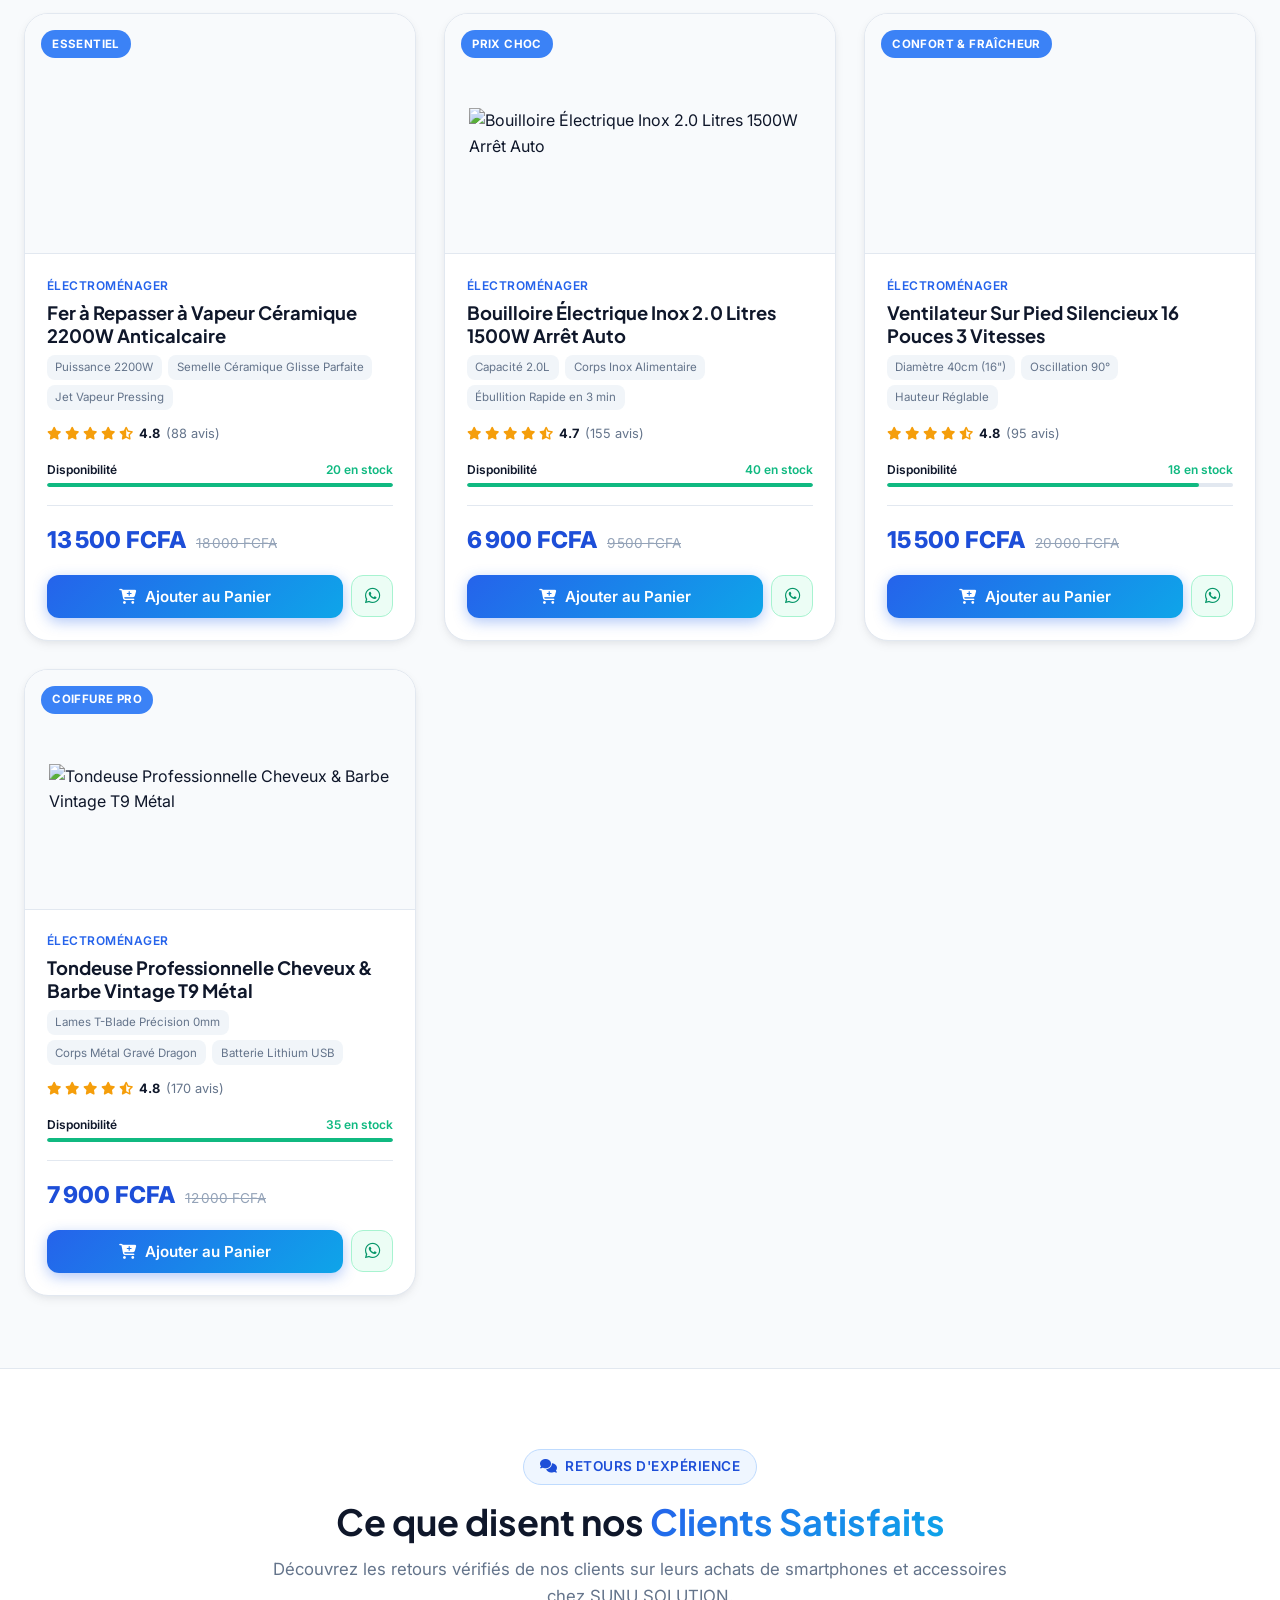
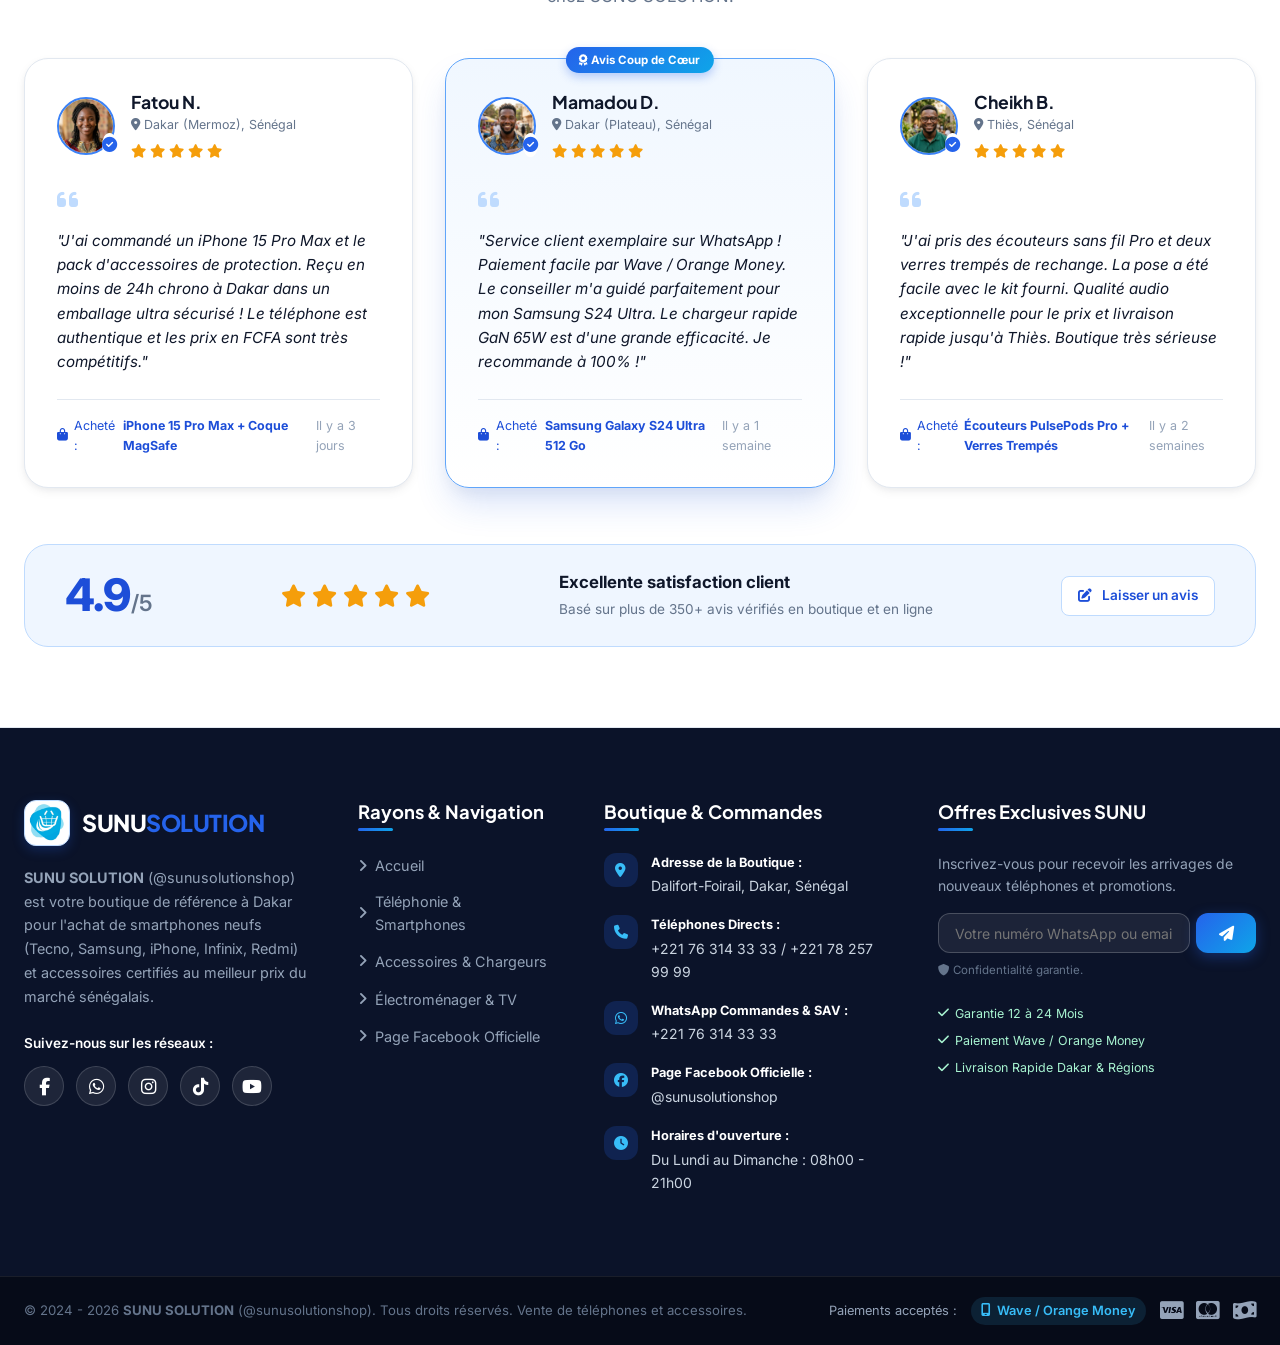
==== commit 8cd525a6: "Add files via upload" ====
--- a/index.html
+++ b/index.html
@@ -64,7 +64,6 @@
         <a href="#catalogue" class="nav-link" onclick="navFilterCategory('telephonie')"><i class="fa-solid fa-mobile-screen"></i> Téléphonie</a>
         <a href="#catalogue" class="nav-link" onclick="navFilterCategory('accessoires')"><i class="fa-solid fa-headphones"></i> Accessoires</a>
         <a href="#catalogue" class="nav-link" onclick="navFilterCategory('electromenager')"><i class="fa-solid fa-tv"></i> Électroménager</a>
-        <a href="admin.html" class="nav-link admin-nav-link" onclick="openAdminAccessModal(event)"><i class="fa-solid fa-lock"></i> Espace Admin</a>
         <a href="#contacts" class="nav-link"><i class="fa-solid fa-envelope"></i> Contacts</a>
       </nav>
 
@@ -75,13 +74,6 @@
           <i class="fa-solid fa-magnifying-glass"></i>
           <input type="text" id="headerSearchInput" placeholder="Rechercher Tecno, Samsung, iPhone, Coque...">
         </div>
-
-        <!-- Admin Access Button -->
-        <button class="mode-switch-btn" id="modeSwitchBtn" onclick="openAdminAccessModal(event)"
-          title="Accéder à l'espace d'administration sécurisé">
-          <i class="fa-solid fa-lock"></i>
-          <span class="mode-text">Espace Admin</span>
-        </button>
 
         <!-- Cart Button -->
         <button class="cart-btn" id="cartBtn" aria-label="Ouvrir le panier">
@@ -440,38 +432,7 @@
       </div>
     </section>
 
-    <!-- ==============================================
-         SECTION 5: ESPACE GESTION & CRM SÉCURISÉ (ADMIN)
-         ============================================== -->
-    <section class="management-section" id="gestion"
-      style="background: linear-gradient(135deg, #0f172a 0%, #1e3a8a 100%); color: #ffffff; padding: 4.5rem 0;">
-      <div class="container">
-        <div style="max-width: 800px; margin: 0 auto; text-align: center;">
-          <div class="section-tag"
-            style="background: rgba(37, 99, 235, 0.2); color: #60a5fa; border: 1px solid rgba(96, 165, 250, 0.3); display: inline-flex; align-items: center; gap: 0.5rem; padding: 0.4rem 1rem; border-radius: 9999px; font-size: 0.85rem; font-weight: 600; margin-bottom: 1rem;">
-            <i class="fa-solid fa-lock"></i> Espace Réservé • Direction & Gérance
-          </div>
-          <h2
-            style="font-size: 2.2rem; font-family: var(--font-heading); font-weight: 800; margin-bottom: 1rem; color: #ffffff;">
-            Panneau d'Administration <span class="gradient-text">Sécurisé</span>
-          </h2>
-          <p style="color: #cbd5e1; font-size: 1.05rem; line-height: 1.6; margin-bottom: 2rem;">
-            Gérez vos stocks de téléphones (Tecno, Samsung, iPhone), encaissez les ventes en magasin, modifiez les prix
-            en FCFA et exportez vos données en toute confidentialité.
-          </p>
-          <div style="display: flex; justify-content: center; gap: 1rem; flex-wrap: wrap;">
-            <button class="btn btn-primary btn-lg" onclick="openAdminAccessModal(event)"
-              style="box-shadow: 0 10px 25px rgba(37, 99, 235, 0.4);">
-              <i class="fa-solid fa-key"></i> Déverrouiller l'Espace Admin
-            </button>
-            <a href="admin.html" class="btn btn-outline btn-lg"
-              style="color: #ffffff; border-color: rgba(255,255,255,0.4);">
-              <i class="fa-solid fa-arrow-up-right-from-square"></i> Accès Direct (admin.html)
-            </a>
-          </div>
-        </div>
-      </div>
-    </section>
+
 
   </main>
 
@@ -524,7 +485,6 @@
           <li><a href="#catalogue" onclick="navFilterCategory('telephonie')"><i class="fa-solid fa-angle-right"></i> Téléphonie & Smartphones</a></li>
           <li><a href="#catalogue" onclick="navFilterCategory('accessoires')"><i class="fa-solid fa-angle-right"></i> Accessoires & Chargeurs</a></li>
           <li><a href="#catalogue" onclick="navFilterCategory('electromenager')"><i class="fa-solid fa-angle-right"></i> Électroménager & TV</a></li>
-          <li><a href="admin.html" onclick="openAdminAccessModal(event)"><i class="fa-solid fa-angle-right"></i> Espace Admin 🔒</a></li>
           <li><a href="https://www.facebook.com/sunusolutionshop" target="_blank"><i
                 class="fa-solid fa-angle-right"></i> Page Facebook Officielle</a></li>
         </ul>
@@ -688,9 +648,13 @@
             <input type="tel" id="orderCustPhone" class="form-control" placeholder="ex: 77 123 45 67" required>
           </div>
           <div class="form-group">
+            <label for="orderCustEmail">Adresse Email (pour recevoir le récapitulatif)</label>
+            <input type="email" id="orderCustEmail" class="form-control" placeholder="ex: client@gmail.com">
+          </div>
+          <div class="form-group">
             <label for="orderCustCity">Ville / Quartier *</label>
             <input type="text" id="orderCustCity" class="form-control"
-              placeholder="ex: Dakar, Plateau / Abidjan, Cocody" required>
+              placeholder="ex: Dakar, Médina / Thiès / Pikine" required>
           </div>
           <div class="form-group">
             <label for="orderCustAddress">Adresse de livraison détaillée *</label>
@@ -710,14 +674,18 @@
 
           <div class="order-recap-box">
             <div class="recap-row">
-              <span>Montant à payer :</span>
+              <span>Montant total à payer :</span>
               <strong id="modalRecapTotal">0 FCFA</strong>
+            </div>
+            <div class="order-notice">
+              <i class="fa-solid fa-paper-plane"></i>
+              <span>Notification automatique : la commande sera instantanément transmise par email à la boutique (<strong id="checkoutEmailNoticeTarget">ileached@gmail.com</strong>).</span>
             </div>
           </div>
 
           <div class="modal-footer-btns">
             <button type="button" class="btn btn-outline" onclick="closeCheckoutModal()">Annuler</button>
-            <button type="submit" class="btn btn-primary"><i class="fa-solid fa-check"></i> Confirmer la Vente</button>
+            <button type="submit" class="btn btn-primary" id="submitOrderBtn"><i class="fa-solid fa-check"></i> Confirmer la Commande</button>
           </div>
         </form>
       </div>
@@ -750,8 +718,6 @@
                 <i class="fa-solid fa-eye"></i>
               </button>
             </div>
-            <span class="login-hint"><i class="fa-solid fa-circle-info"></i> Par défaut :
-              <strong>admin123</strong></span>
           </div>
 
           <div class="modal-footer-btns" style="margin-top: 1.5rem;">
--- a/style.css
+++ b/style.css
@@ -1715,6 +1715,12 @@
   color: var(--color-danger);
 }
 
+.btn-tbl-action.warning:hover {
+  background-color: #fef3c7;
+  border-color: #fcd34d;
+  color: #b45309;
+}
+
 /* Forms in Admin */
 .form-grid {
   display: grid;
@@ -2421,6 +2427,26 @@
   display: flex;
   justify-content: space-between;
   align-items: center;
+}
+
+.order-notice {
+  background: #f0fdf4;
+  border: 1px solid #86efac;
+  border-radius: var(--radius-md);
+  padding: 0.75rem 1rem;
+  font-size: 0.825rem;
+  color: #166534;
+  display: flex;
+  align-items: center;
+  gap: 0.75rem;
+  margin-top: 0.75rem;
+  line-height: 1.4;
+}
+
+.order-notice i {
+  font-size: 1.25rem;
+  color: #16a34a;
+  flex-shrink: 0;
 }
 
 .modal-footer-btns {
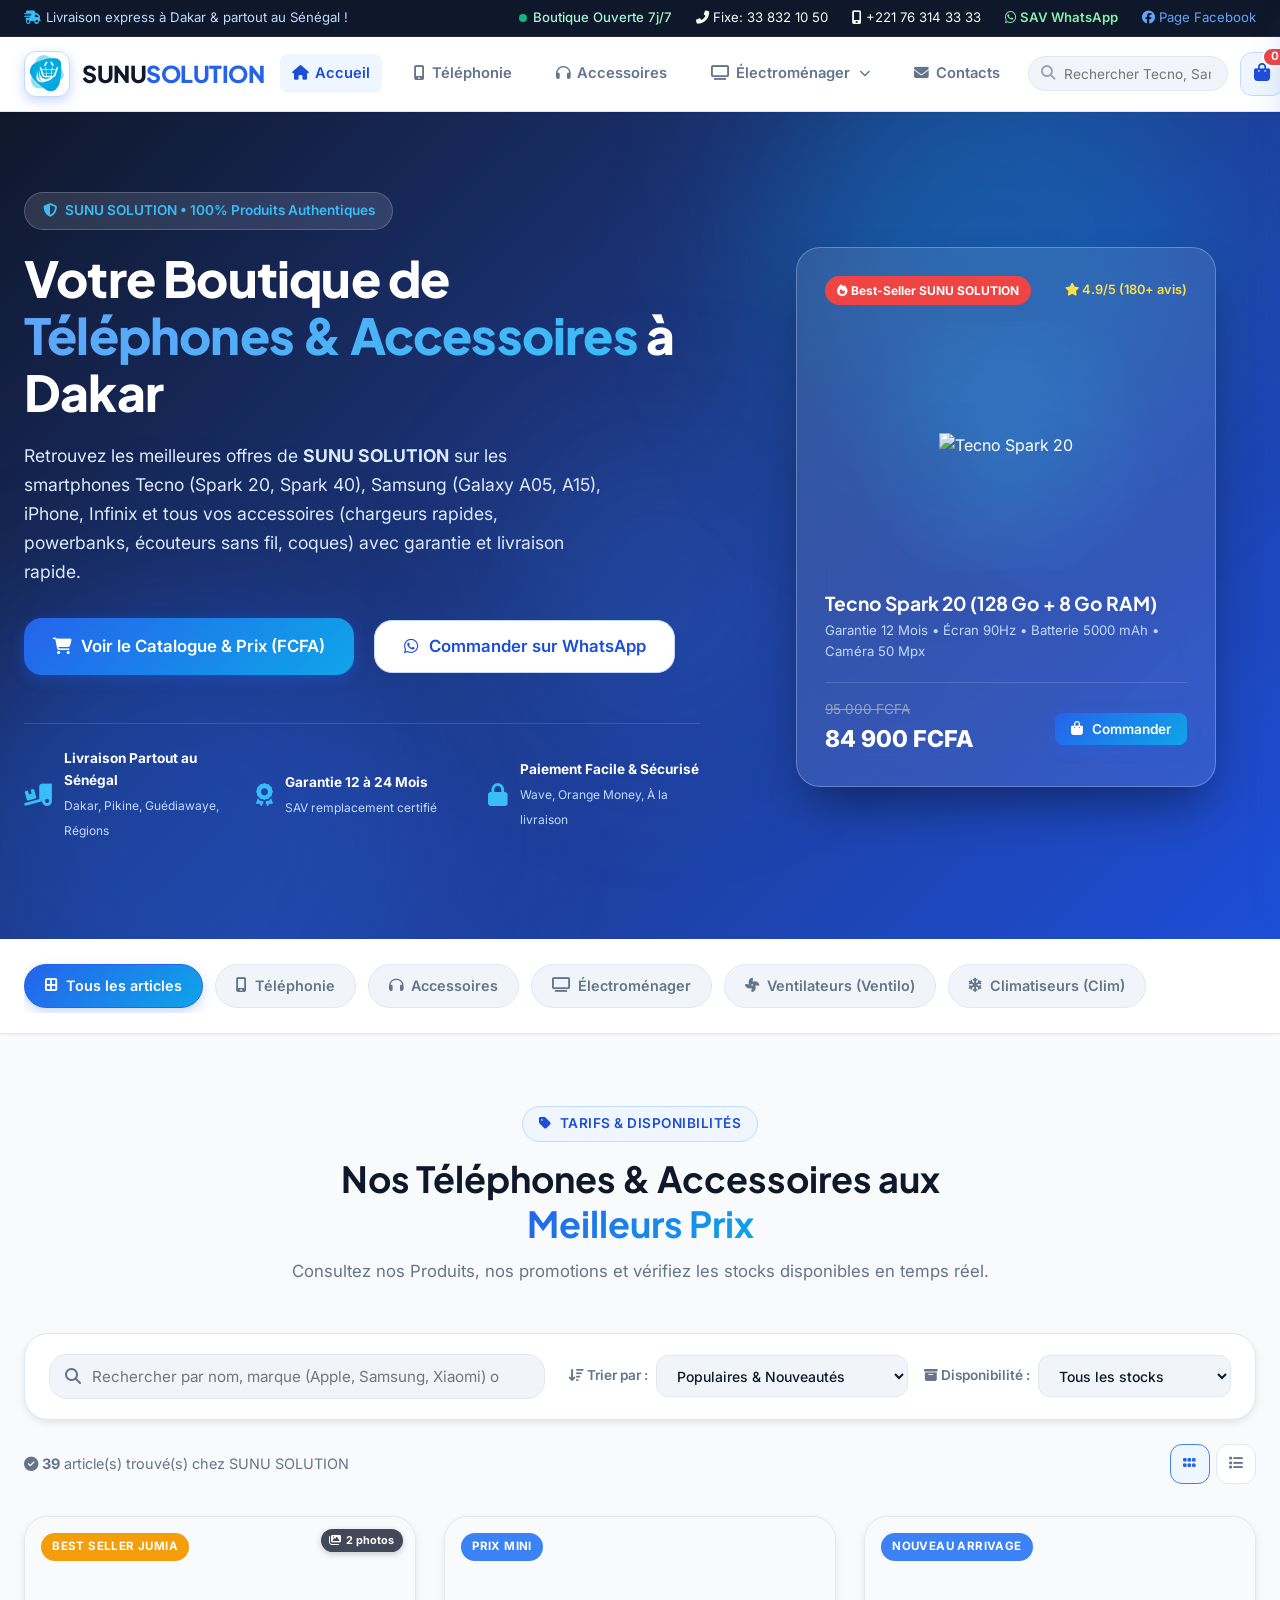
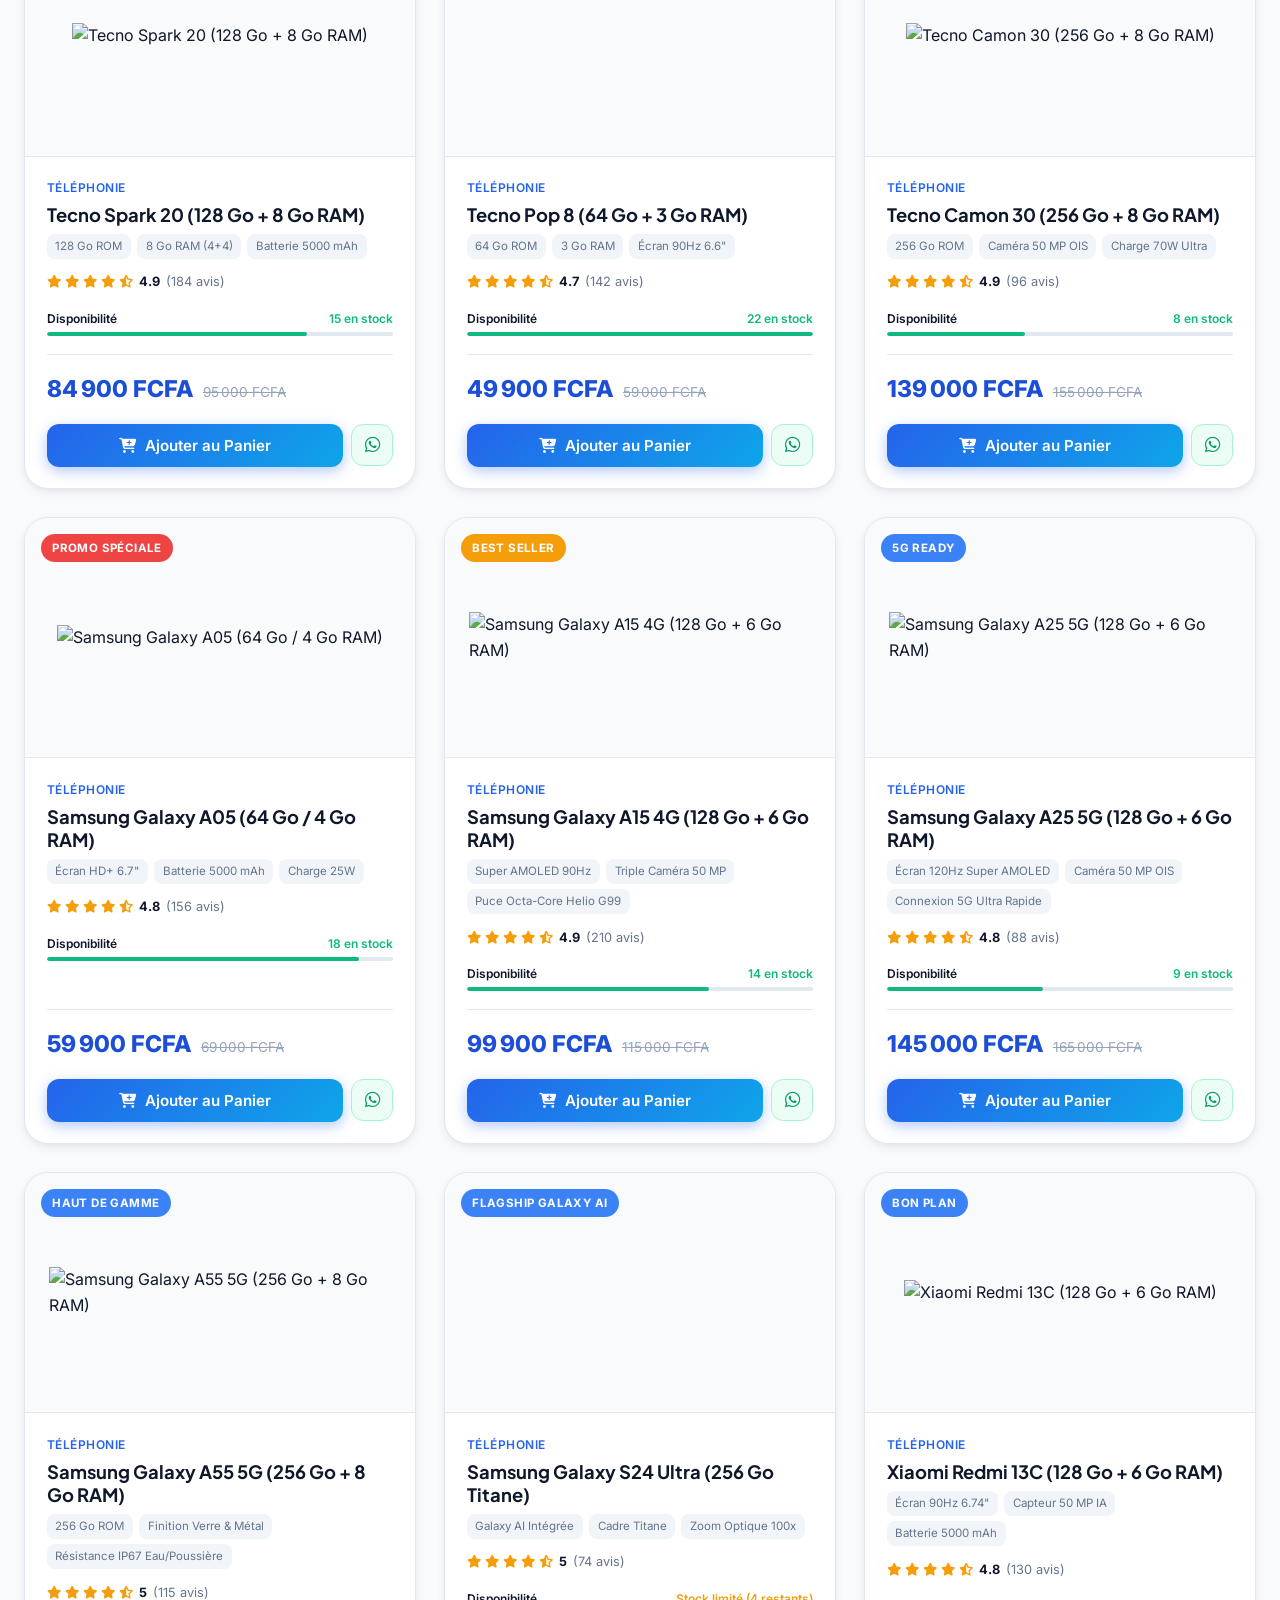
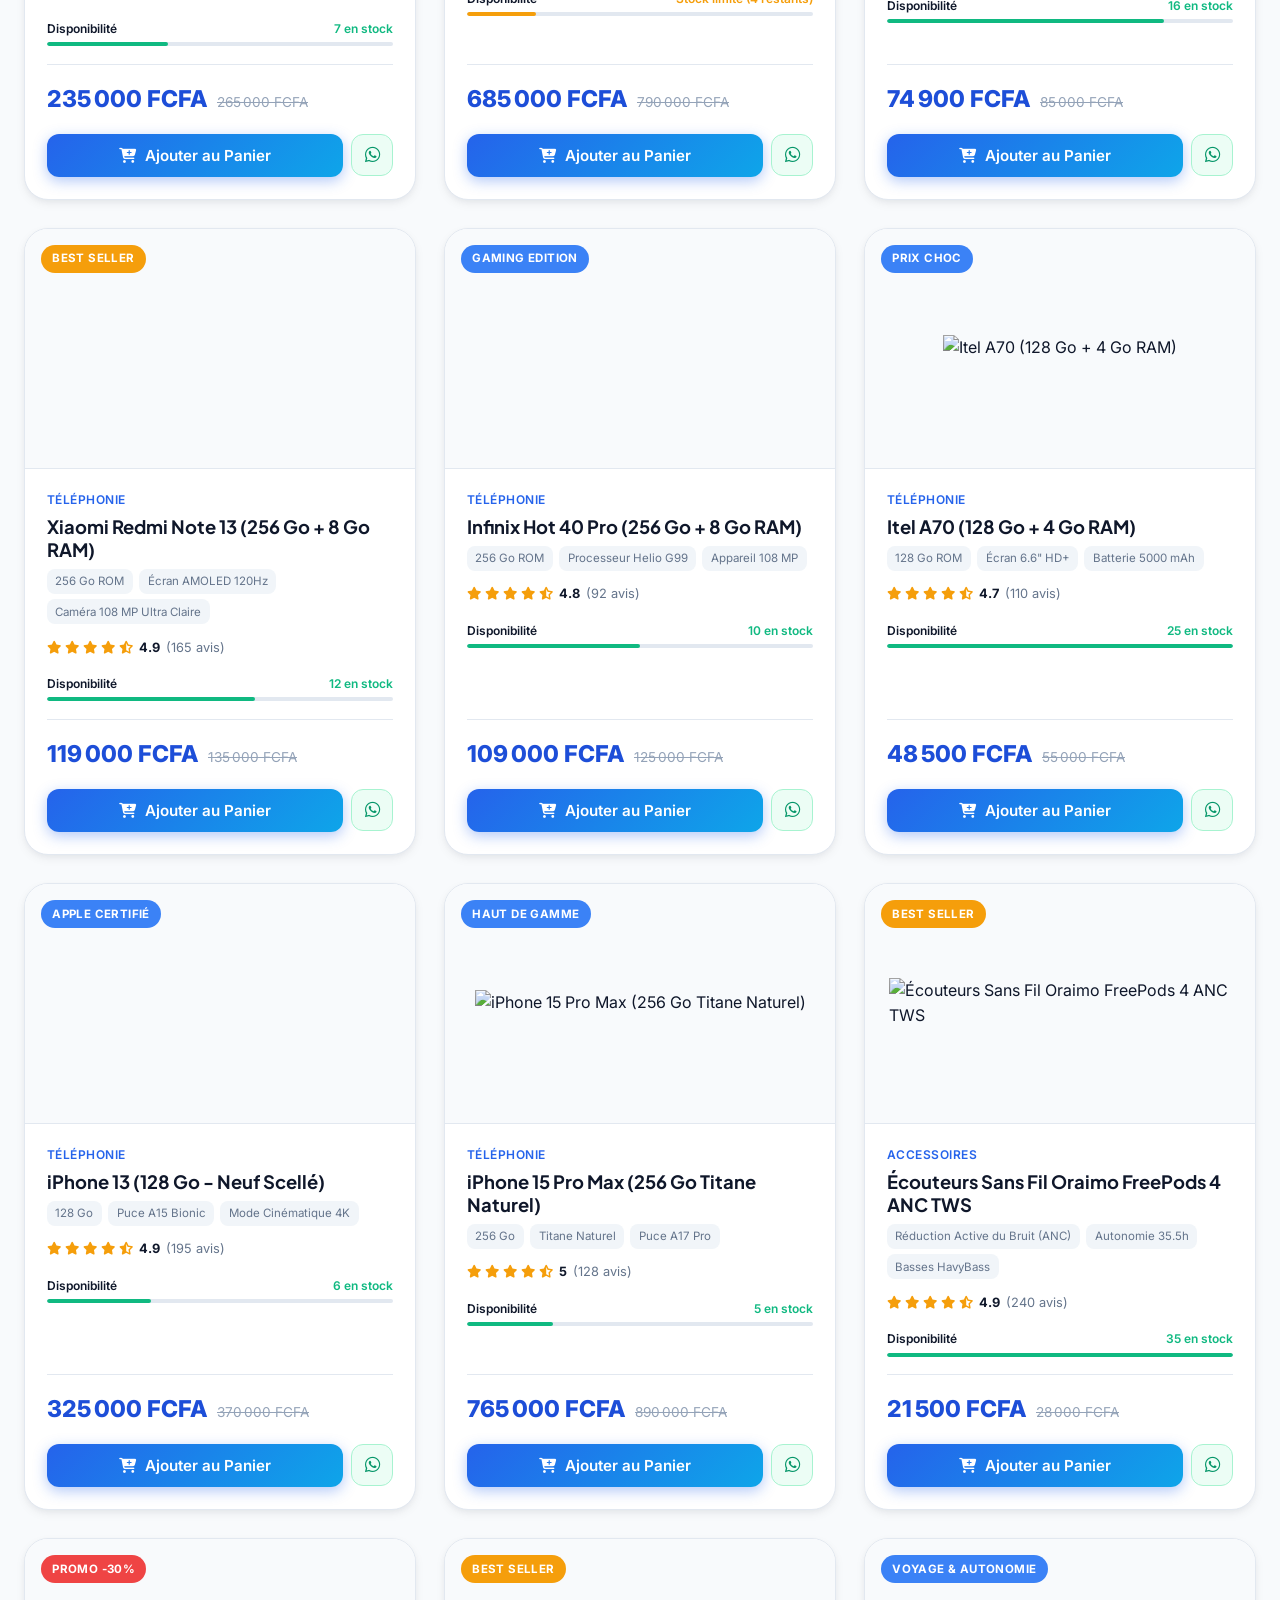
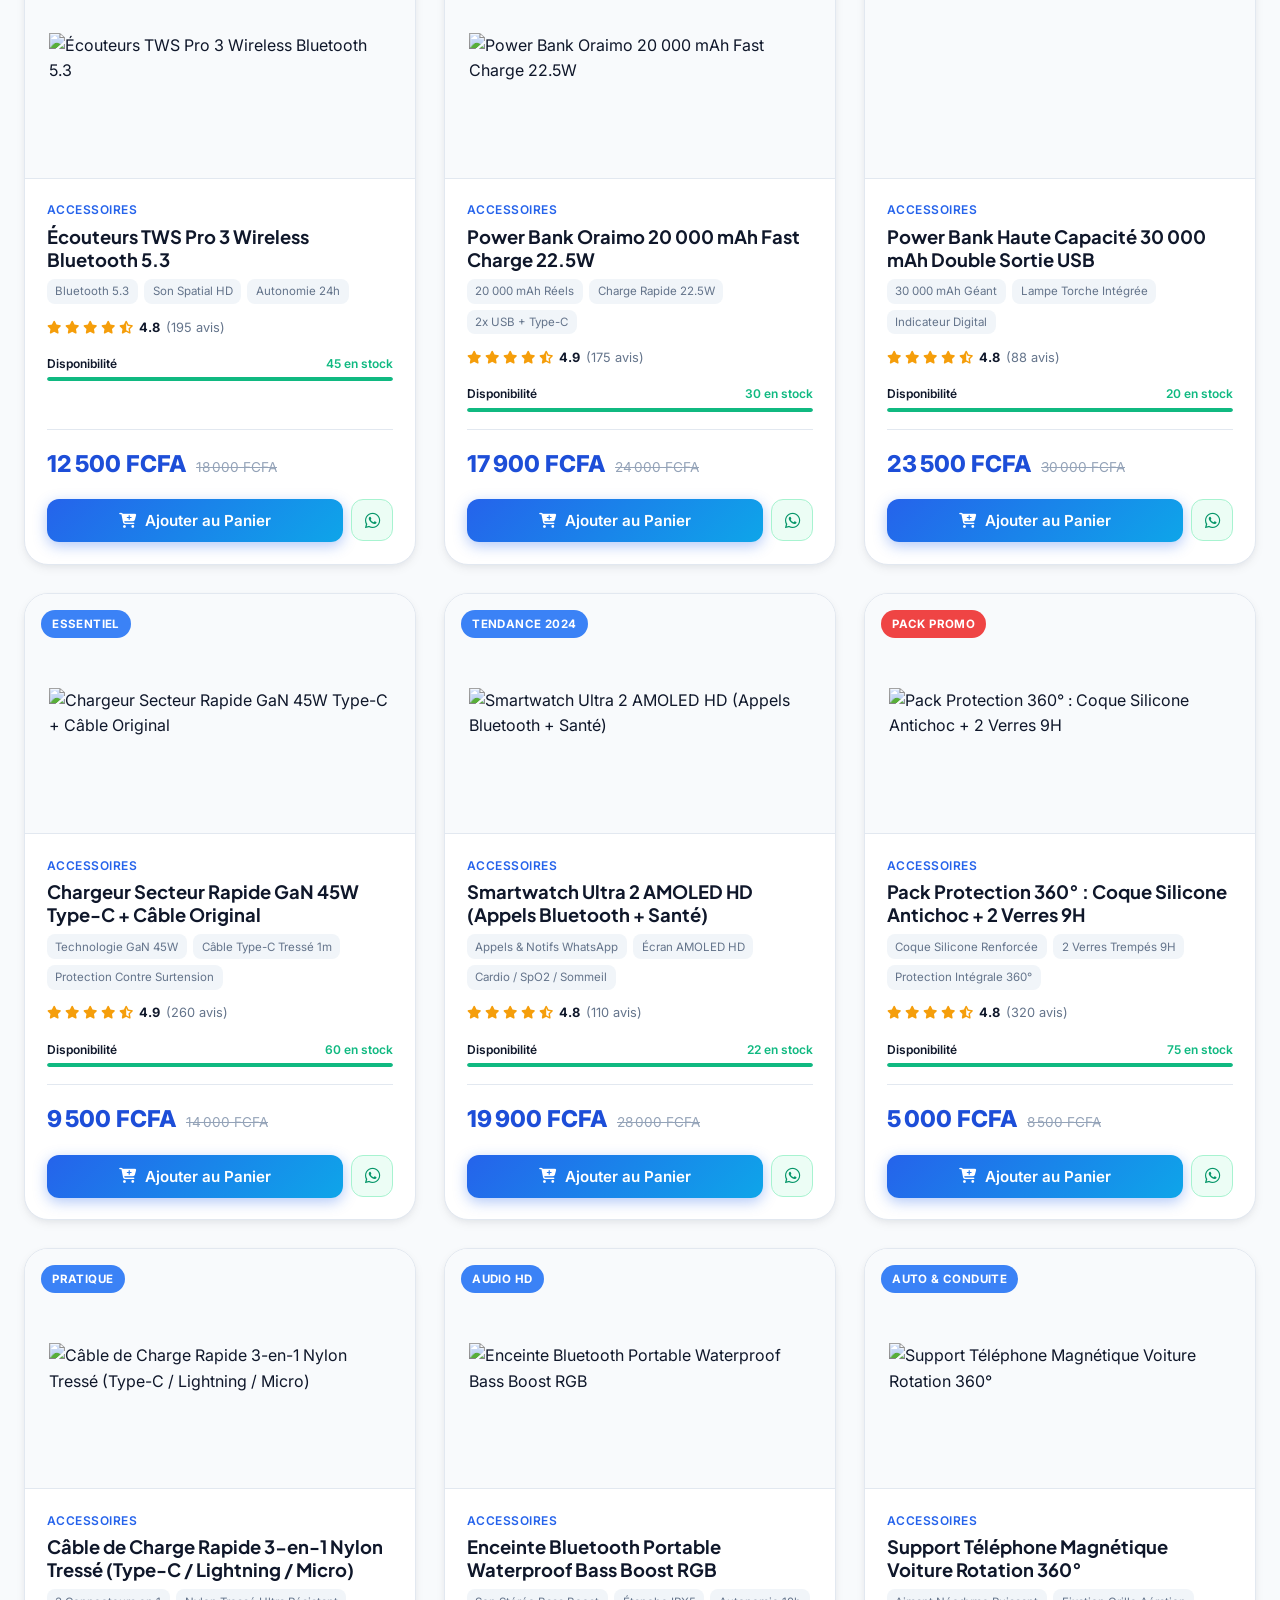
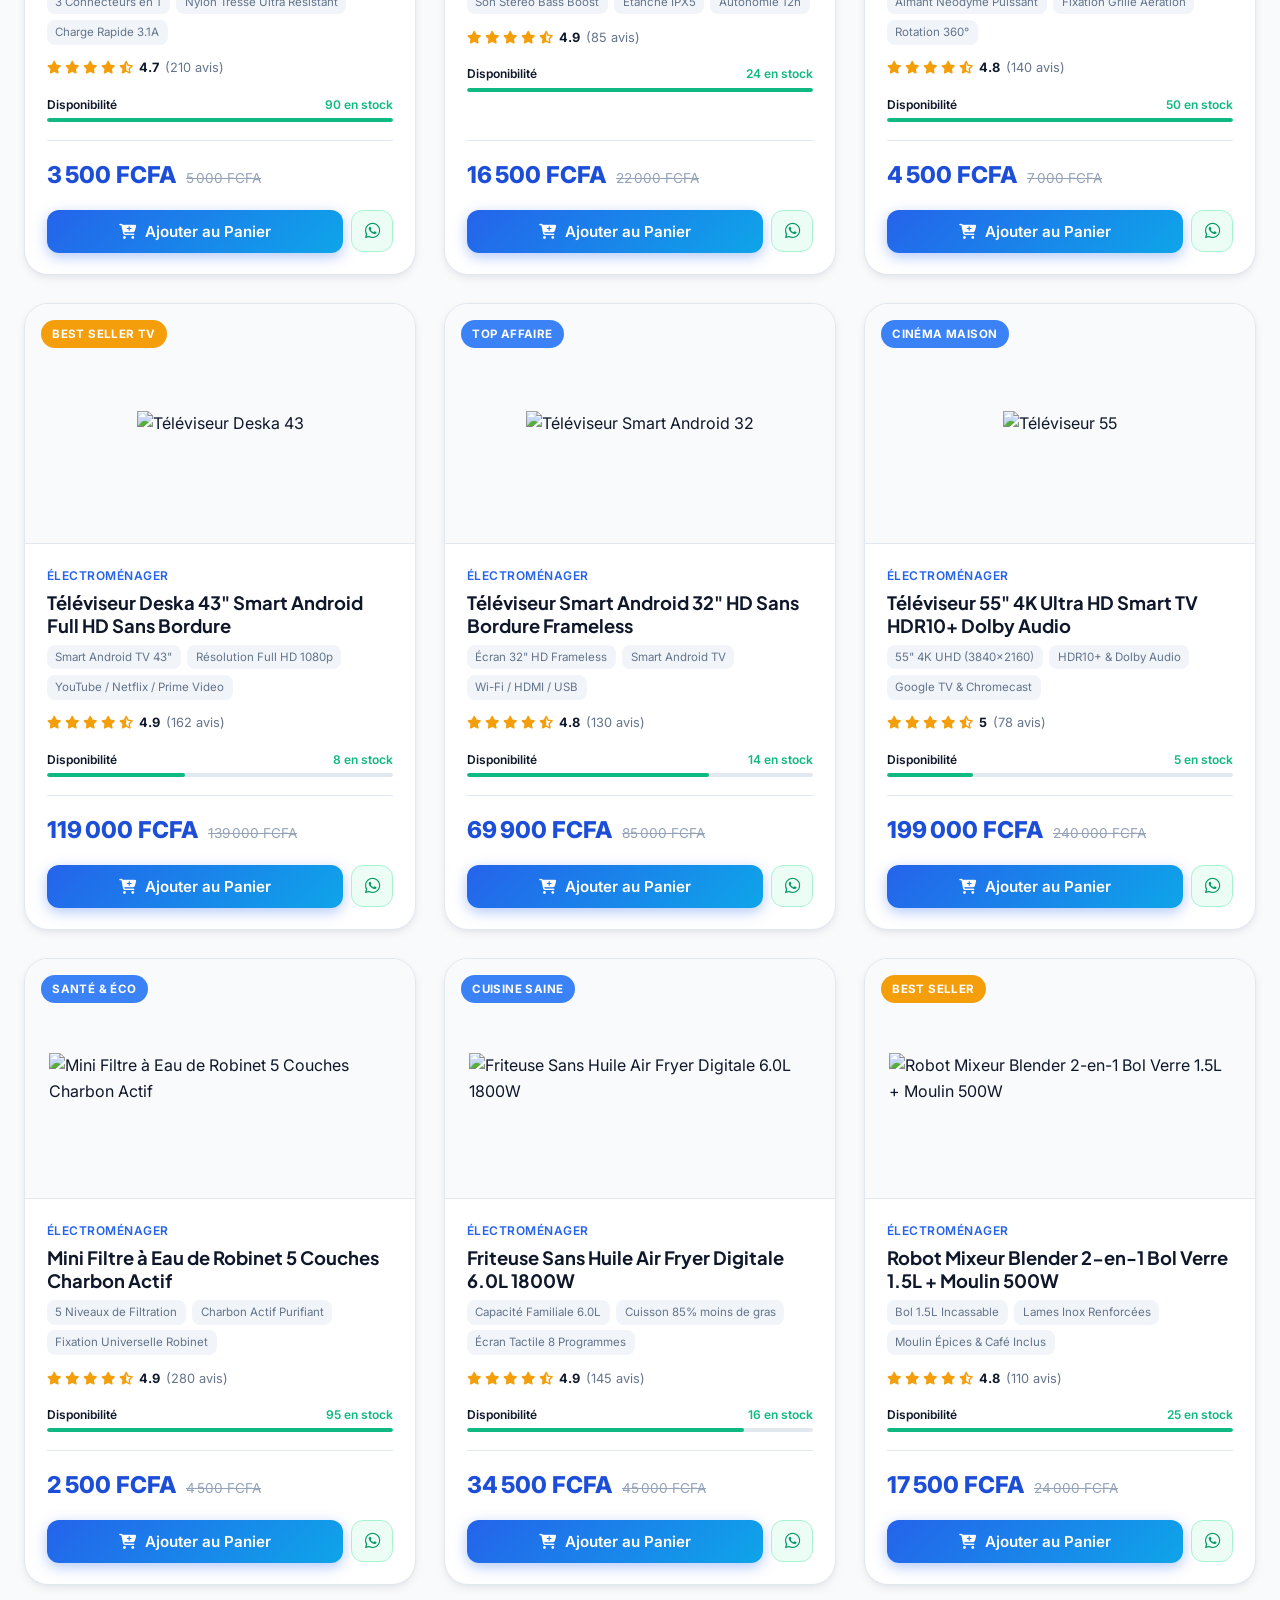
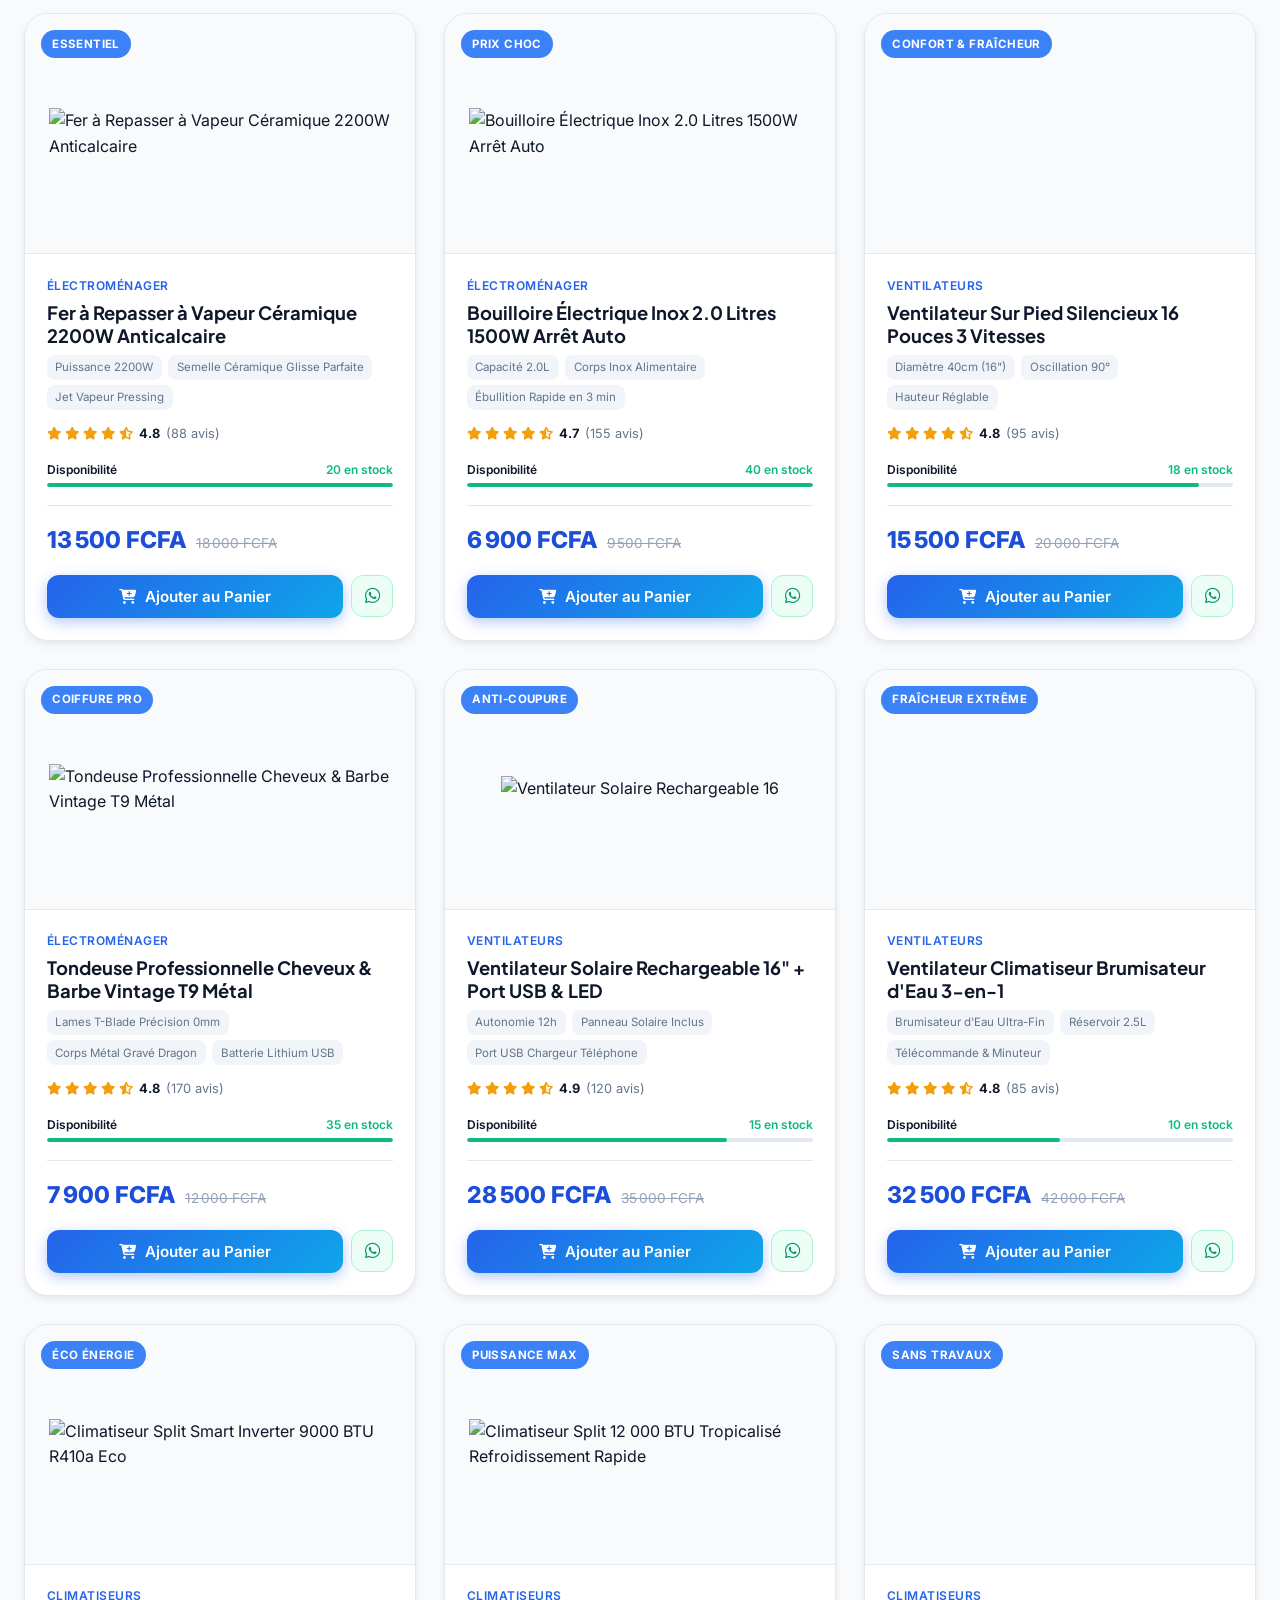
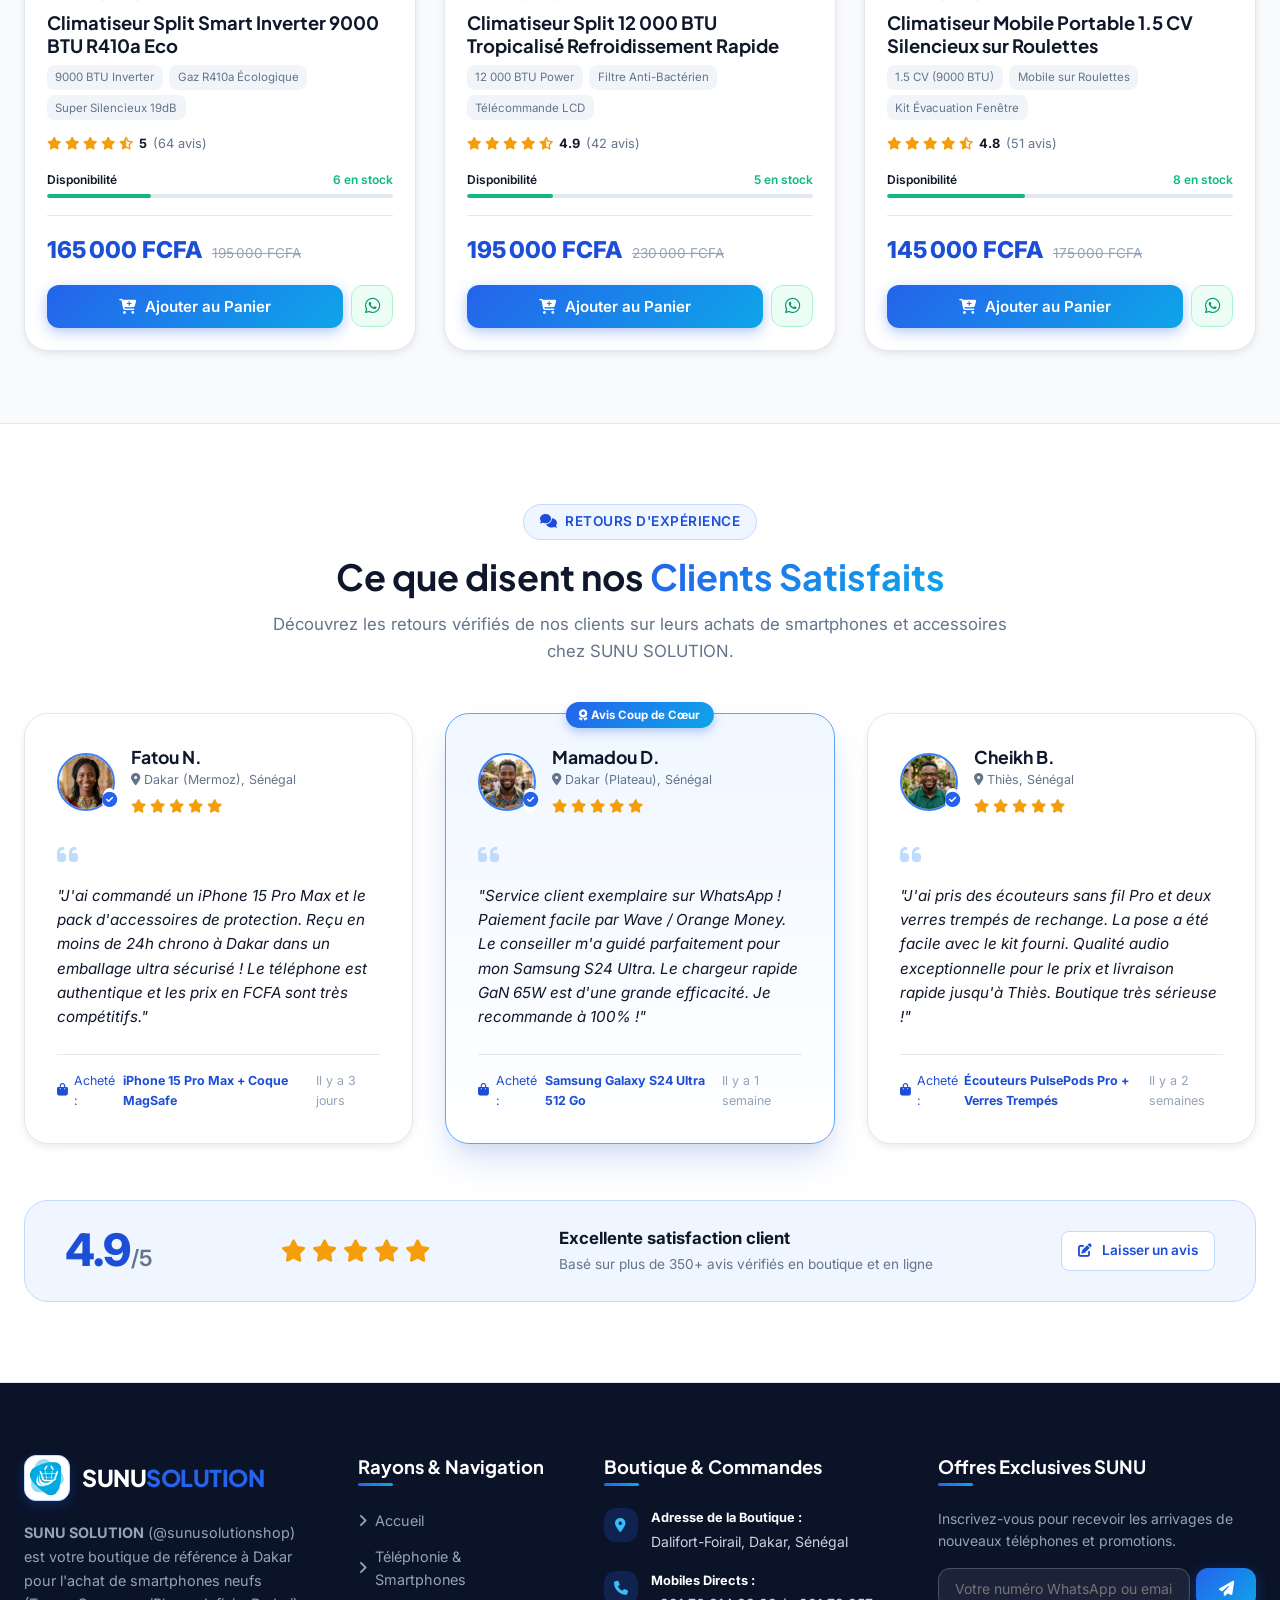
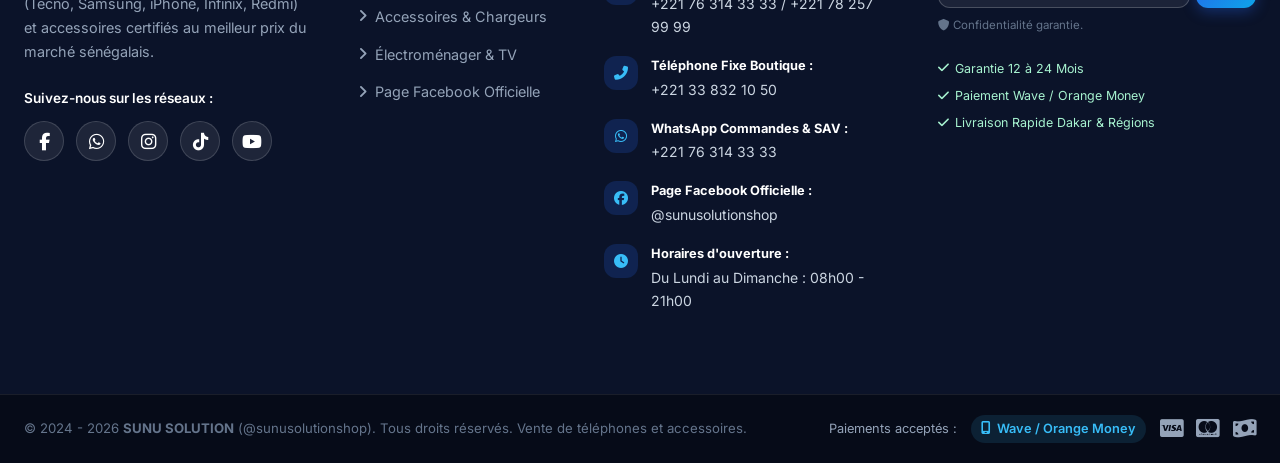
==== commit 2674fd67: "Add files via upload" ====
--- a/index.html
+++ b/index.html
@@ -36,7 +36,8 @@
       </div>
       <div class="top-bar-right">
         <span class="live-status"><span class="pulse-dot"></span> Boutique Ouverte 7j/7</span>
-        <a href="tel:+221763143333"><i class="fa-solid fa-phone"></i> +221 76 314 33 33</a>
+        <a href="tel:+221338321050"><i class="fa-solid fa-phone-flip"></i> Fixe: 33 832 10 50</a>
+        <a href="tel:+221763143333"><i class="fa-solid fa-mobile-screen"></i> +221 76 314 33 33</a>
         <a href="https://wa.me/221763143333" target="_blank" class="whatsapp-top-link"><i
             class="fa-brands fa-whatsapp"></i> SAV WhatsApp</a>
         <a href="https://www.facebook.com/sunusolutionshop" target="_blank" style="color: #60a5fa;"><i
@@ -63,7 +64,25 @@
         <a href="#accueil" class="nav-link active"><i class="fa-solid fa-house"></i> Accueil</a>
         <a href="#catalogue" class="nav-link" onclick="navFilterCategory('telephonie')"><i class="fa-solid fa-mobile-screen"></i> Téléphonie</a>
         <a href="#catalogue" class="nav-link" onclick="navFilterCategory('accessoires')"><i class="fa-solid fa-headphones"></i> Accessoires</a>
-        <a href="#catalogue" class="nav-link" onclick="navFilterCategory('electromenager')"><i class="fa-solid fa-tv"></i> Électroménager</a>
+        
+        <!-- Électroménager Sub-Menu Dropdown -->
+        <div class="nav-dropdown">
+          <a href="#catalogue" class="nav-link nav-dropdown-toggle" onclick="navFilterCategory('electromenager')">
+            <i class="fa-solid fa-tv"></i> Électroménager <i class="fa-solid fa-chevron-down dropdown-arrow"></i>
+          </a>
+          <div class="dropdown-menu">
+            <a href="#catalogue" class="dropdown-item" onclick="navFilterCategory('electromenager')">
+              <i class="fa-solid fa-border-all"></i> Tous les Électroménagers
+            </a>
+            <a href="#catalogue" class="dropdown-item" onclick="navFilterCategory('ventilo')">
+              <i class="fa-solid fa-fan"></i> Ventilateurs (Ventilo)
+            </a>
+            <a href="#catalogue" class="dropdown-item" onclick="navFilterCategory('climatiseur')">
+              <i class="fa-solid fa-snowflake"></i> Climatiseurs (Clim)
+            </a>
+          </div>
+        </div>
+
         <a href="#contacts" class="nav-link"><i class="fa-solid fa-envelope"></i> Contacts</a>
       </nav>
 
@@ -202,6 +221,12 @@
           </div>
           <div class="cat-pill" onclick="filterByCategory('electromenager')">
             <i class="fa-solid fa-tv"></i> Électroménager
+          </div>
+          <div class="cat-pill" onclick="filterByCategory('ventilo')">
+            <i class="fa-solid fa-fan"></i> Ventilateurs (Ventilo)
+          </div>
+          <div class="cat-pill" onclick="filterByCategory('climatiseur')">
+            <i class="fa-solid fa-snowflake"></i> Climatiseurs (Clim)
           </div>
         </div>
       </div>
@@ -504,8 +529,15 @@
           <li>
             <div class="contact-icon"><i class="fa-solid fa-phone"></i></div>
             <div>
-              <strong>Téléphones Directs :</strong>
+              <strong>Mobiles Directs :</strong>
               <a href="tel:+221763143333">+221 76 314 33 33</a> / <a href="tel:+221782579999">+221 78 257 99 99</a>
+            </div>
+          </li>
+          <li>
+            <div class="contact-icon"><i class="fa-solid fa-phone-flip"></i></div>
+            <div>
+              <strong>Téléphone Fixe Boutique :</strong>
+              <a href="tel:+221338321050">+221 33 832 10 50</a>
             </div>
           </li>
           <li>
--- a/style.css
+++ b/style.css
@@ -477,6 +477,76 @@
   background-color: var(--primary-50);
 }
 
+/* --- Dropdown Sub-Menu --- */
+.nav-dropdown {
+  position: relative;
+  display: inline-block;
+}
+
+.nav-dropdown-toggle {
+  cursor: pointer;
+}
+
+.dropdown-arrow {
+  font-size: 0.7rem;
+  transition: transform 0.25s ease;
+  margin-left: 0.2rem;
+}
+
+.nav-dropdown:hover .dropdown-arrow {
+  transform: rotate(180deg);
+}
+
+.dropdown-menu {
+  position: absolute;
+  top: 100%;
+  left: 0;
+  min-width: 230px;
+  background-color: #ffffff;
+  border: 1px solid var(--border-color);
+  border-radius: var(--radius-lg);
+  box-shadow: 0 12px 30px rgba(15, 23, 42, 0.15);
+  padding: 0.5rem;
+  opacity: 0;
+  visibility: hidden;
+  transform: translateY(10px);
+  transition: opacity 0.22s cubic-bezier(0.4, 0, 0.2, 1), transform 0.22s cubic-bezier(0.4, 0, 0.2, 1), visibility 0.22s;
+  z-index: 105;
+}
+
+.nav-dropdown:hover .dropdown-menu,
+.nav-dropdown:focus-within .dropdown-menu {
+  opacity: 1;
+  visibility: visible;
+  transform: translateY(0);
+}
+
+.dropdown-item {
+  display: flex;
+  align-items: center;
+  gap: 0.65rem;
+  padding: 0.65rem 0.85rem;
+  font-size: 0.88rem;
+  font-weight: 600;
+  color: var(--text-main);
+  border-radius: var(--radius-md);
+  transition: background-color 0.2s ease, color 0.2s ease, transform 0.15s ease;
+  text-decoration: none;
+}
+
+.dropdown-item i {
+  color: var(--primary-600);
+  font-size: 0.95rem;
+  width: 18px;
+  text-align: center;
+}
+
+.dropdown-item:hover {
+  background-color: var(--primary-50);
+  color: var(--primary-700);
+  transform: translateX(4px);
+}
+
 .admin-nav-link {
   color: #15803d;
 }
@@ -1060,11 +1130,65 @@
   max-height: 200px;
   max-width: 100%;
   object-fit: contain;
-  transition: transform 0.3s ease;
-}
-
-.product-card:hover .product-img-holder img {
+  transition: transform 0.35s ease, opacity 0.35s ease;
+}
+
+.product-img-holder img.hover-prod-img {
+  position: absolute;
+  top: 0;
+  left: 0;
+  width: 100%;
+  height: 100%;
+  object-fit: contain;
+  padding: 1.5rem;
+  opacity: 0;
+  transition: opacity 0.35s ease, transform 0.35s ease;
+  pointer-events: none;
+}
+
+.product-card:hover .product-img-holder img.hover-prod-img {
+  opacity: 1;
   transform: scale(1.06);
+}
+
+.product-card:hover .product-img-holder:has(.hover-prod-img) img.main-prod-img {
+  opacity: 0;
+}
+
+.multi-img-badge {
+  position: absolute;
+  top: 0.75rem;
+  right: 0.75rem;
+  background: rgba(15, 23, 42, 0.78);
+  color: #ffffff;
+  font-size: 0.68rem;
+  font-weight: 700;
+  padding: 0.2rem 0.55rem;
+  border-radius: 99px;
+  backdrop-filter: blur(4px);
+  z-index: 3;
+  display: inline-flex;
+  align-items: center;
+  gap: 0.3rem;
+  box-shadow: 0 2px 6px rgba(0, 0, 0, 0.2);
+}
+
+.modal-thumb-item {
+  width: 58px;
+  height: 58px;
+  border-radius: 10px;
+  object-fit: cover;
+  border: 2px solid #cbd5e1;
+  cursor: pointer;
+  transition: all 0.2s ease;
+  padding: 2px;
+  background: #ffffff;
+}
+
+.modal-thumb-item:hover, .modal-thumb-item.active {
+  border-color: #2563eb;
+  transform: scale(1.08);
+  box-shadow: 0 4px 10px rgba(37, 99, 235, 0.3);
 }
 
 .quick-view-trigger {
@@ -1447,8 +1571,8 @@
 
 .kpi-cards-grid {
   display: grid;
-  grid-template-columns: repeat(4, 1fr);
-  gap: 1.5rem;
+  grid-template-columns: repeat(auto-fit, minmax(210px, 1fr));
+  gap: 1.25rem;
   margin-bottom: 2.5rem;
 }
 
@@ -1627,6 +1751,102 @@
   color: var(--text-main);
   border-bottom: 1px solid var(--border-color);
   white-space: nowrap;
+}
+
+/* Category Subtotals & Filter Banner in Admin */
+.category-subtotals-wrapper {
+  display: grid;
+  grid-template-columns: repeat(auto-fit, minmax(180px, 1fr));
+  gap: 0.85rem;
+  margin-bottom: 1.25rem;
+}
+
+.cat-subtotal-chip {
+  background: #ffffff;
+  border: 1px solid var(--border-color);
+  border-radius: var(--radius-lg);
+  padding: 0.85rem 1rem;
+  cursor: pointer;
+  transition: all 0.2s cubic-bezier(0.4, 0, 0.2, 1);
+  box-shadow: var(--shadow-sm);
+  display: flex;
+  flex-direction: column;
+  gap: 0.25rem;
+}
+
+.cat-subtotal-chip:hover, .cat-subtotal-chip.active {
+  border-color: var(--primary-500);
+  background-color: #f0f6ff;
+  transform: translateY(-2px);
+  box-shadow: var(--shadow-md);
+}
+
+.cat-subtotal-header {
+  display: flex;
+  align-items: center;
+  justify-content: space-between;
+  font-size: 0.825rem;
+  font-weight: 700;
+  color: var(--text-main);
+}
+
+.cat-subtotal-amount {
+  font-size: 1.05rem;
+  font-weight: 800;
+  color: #4f46e5;
+  margin-top: 0.2rem;
+}
+
+.cat-subtotal-meta {
+  font-size: 0.75rem;
+  color: var(--text-muted);
+  display: flex;
+  justify-content: space-between;
+  margin-top: 0.1rem;
+}
+
+.filtered-subtotal-banner {
+  background: linear-gradient(135deg, #0f172a 0%, #1e3a8a 100%);
+  color: #ffffff;
+  padding: 1rem 1.25rem;
+  border-radius: var(--radius-lg);
+  margin-bottom: 1.25rem;
+  display: flex;
+  align-items: center;
+  justify-content: space-between;
+  flex-wrap: wrap;
+  gap: 1rem;
+  box-shadow: 0 4px 15px rgba(15, 23, 42, 0.15);
+}
+
+.subtotal-stat-item {
+  display: flex;
+  flex-direction: column;
+}
+
+.subtotal-stat-label {
+  font-size: 0.725rem;
+  text-transform: uppercase;
+  letter-spacing: 0.5px;
+  color: #94a3b8;
+  font-weight: 600;
+}
+
+.subtotal-stat-value {
+  font-size: 1.2rem;
+  font-weight: 800;
+}
+
+.subtotal-stat-value.achat {
+  color: #818cf8;
+}
+
+.subtotal-stat-value.vente {
+  color: #34d399;
+}
+
+.subtotal-stat-value.marge {
+  color: #facc15;
 }
 
 .data-table td {
